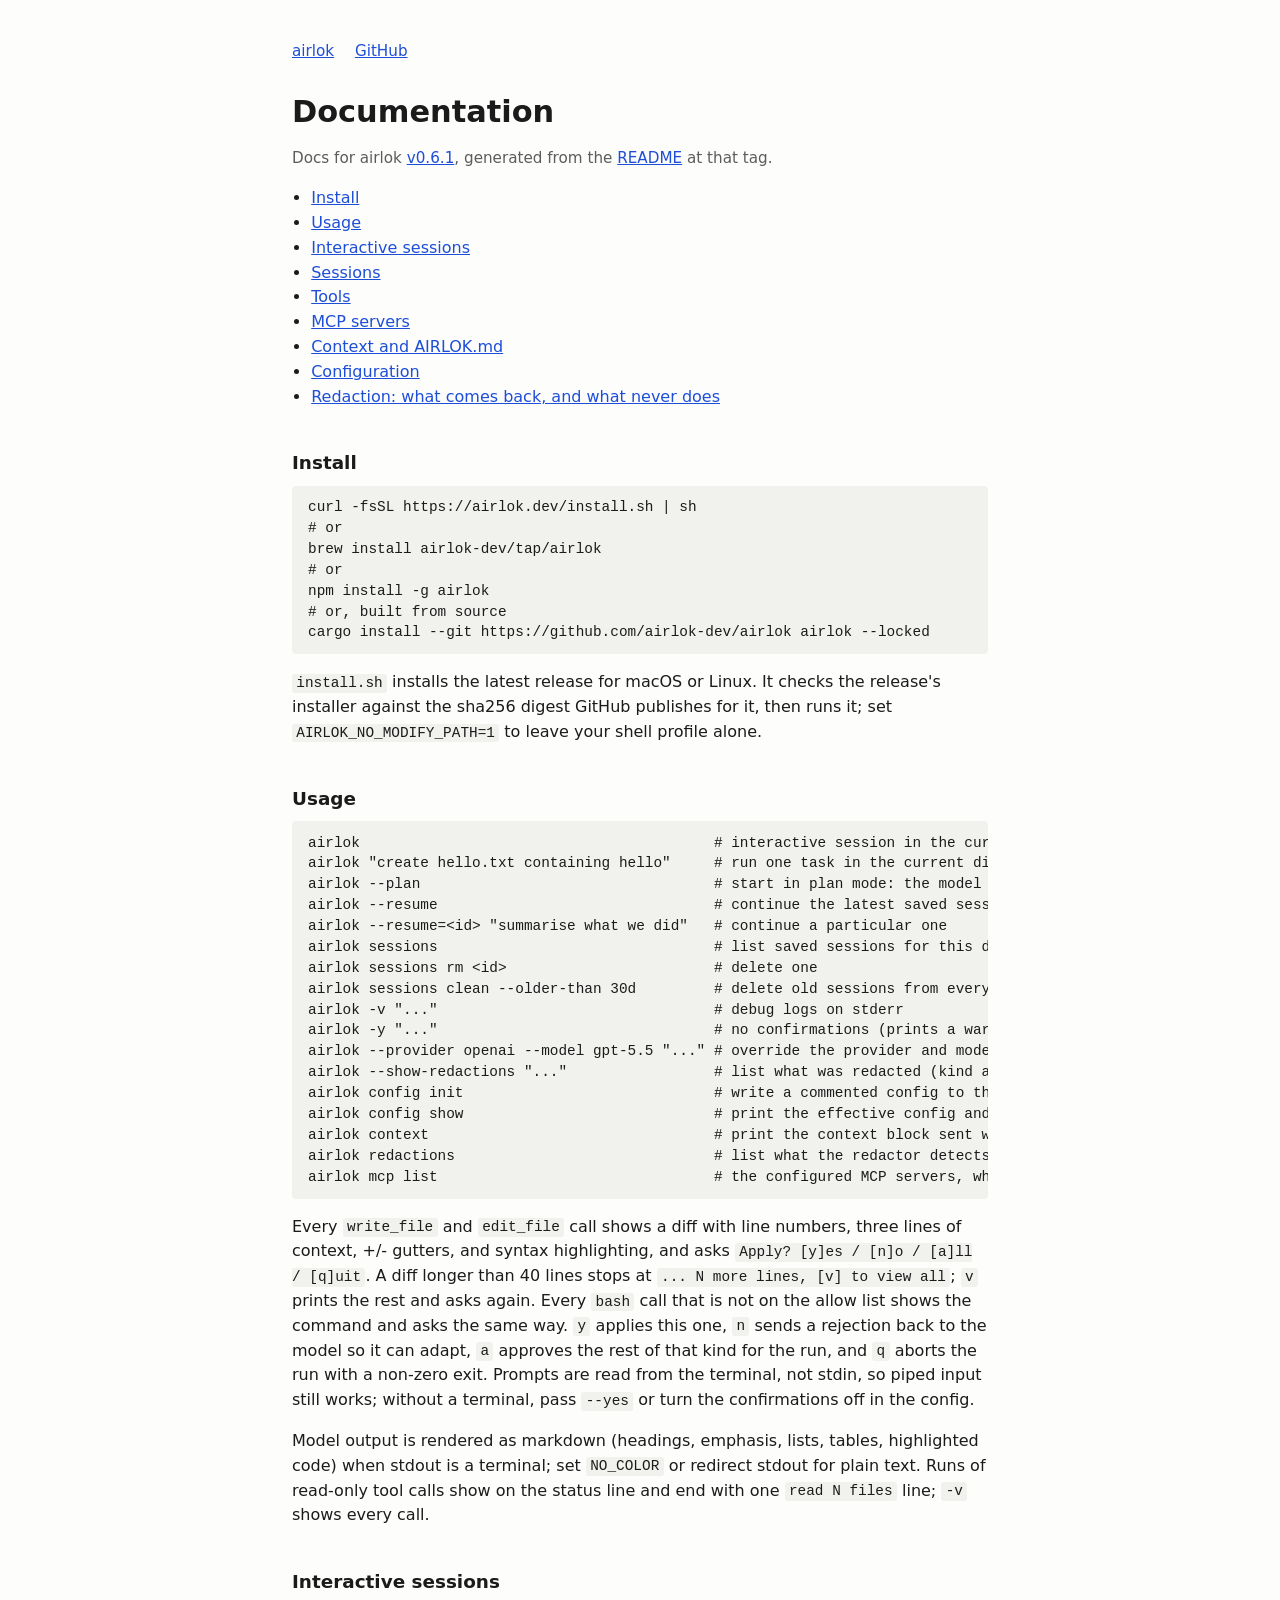
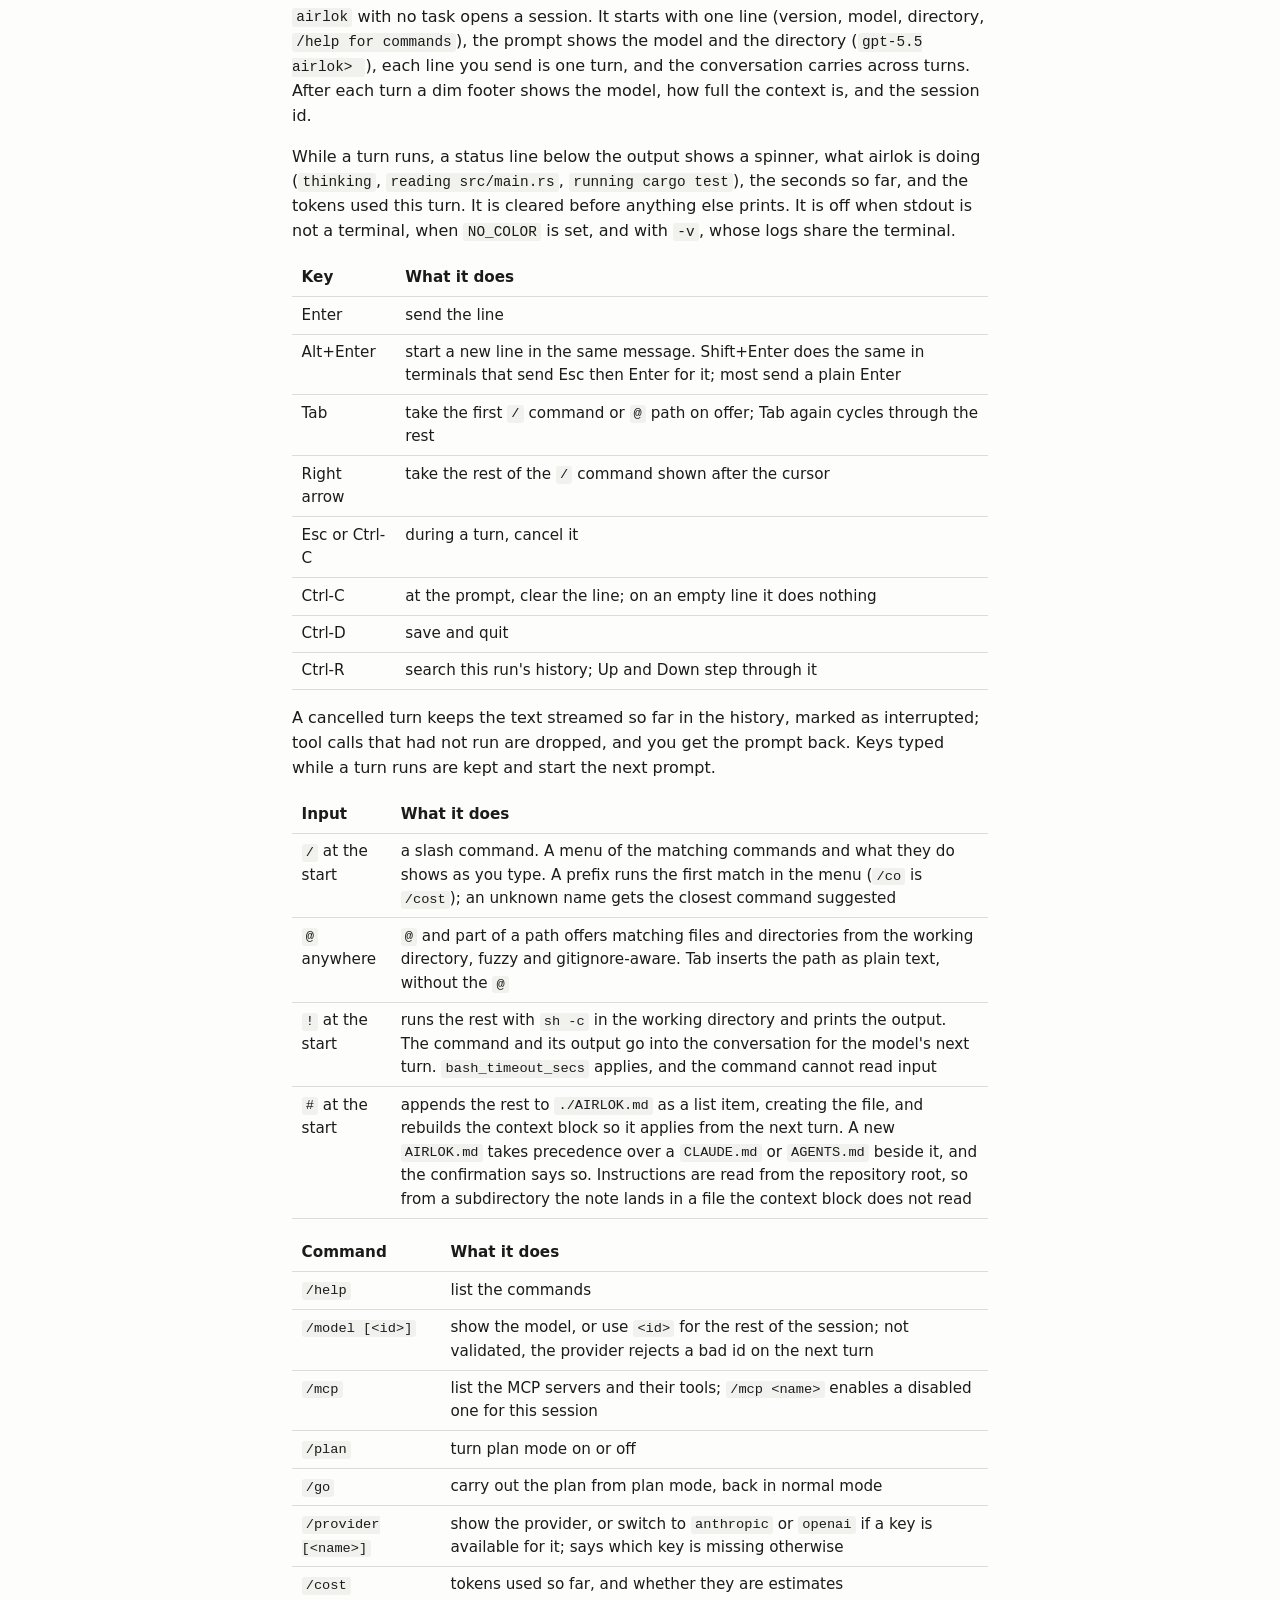
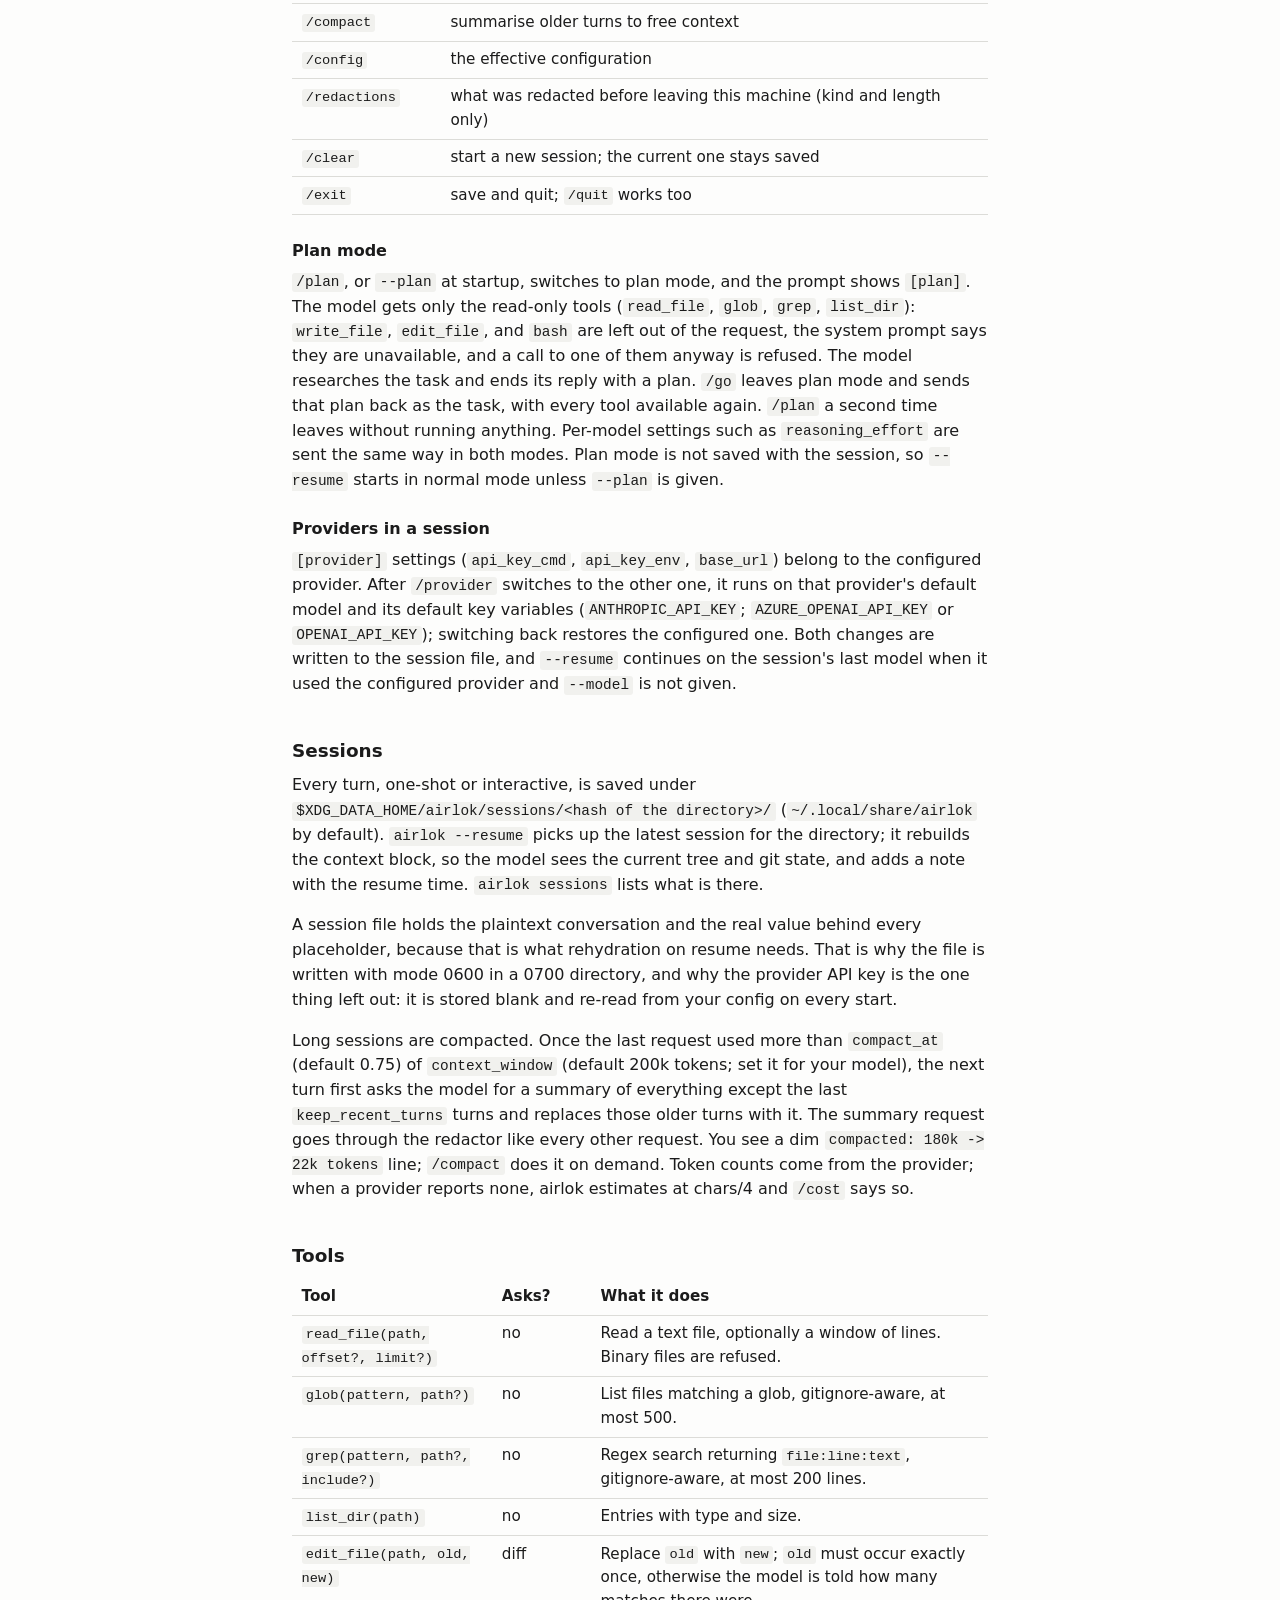
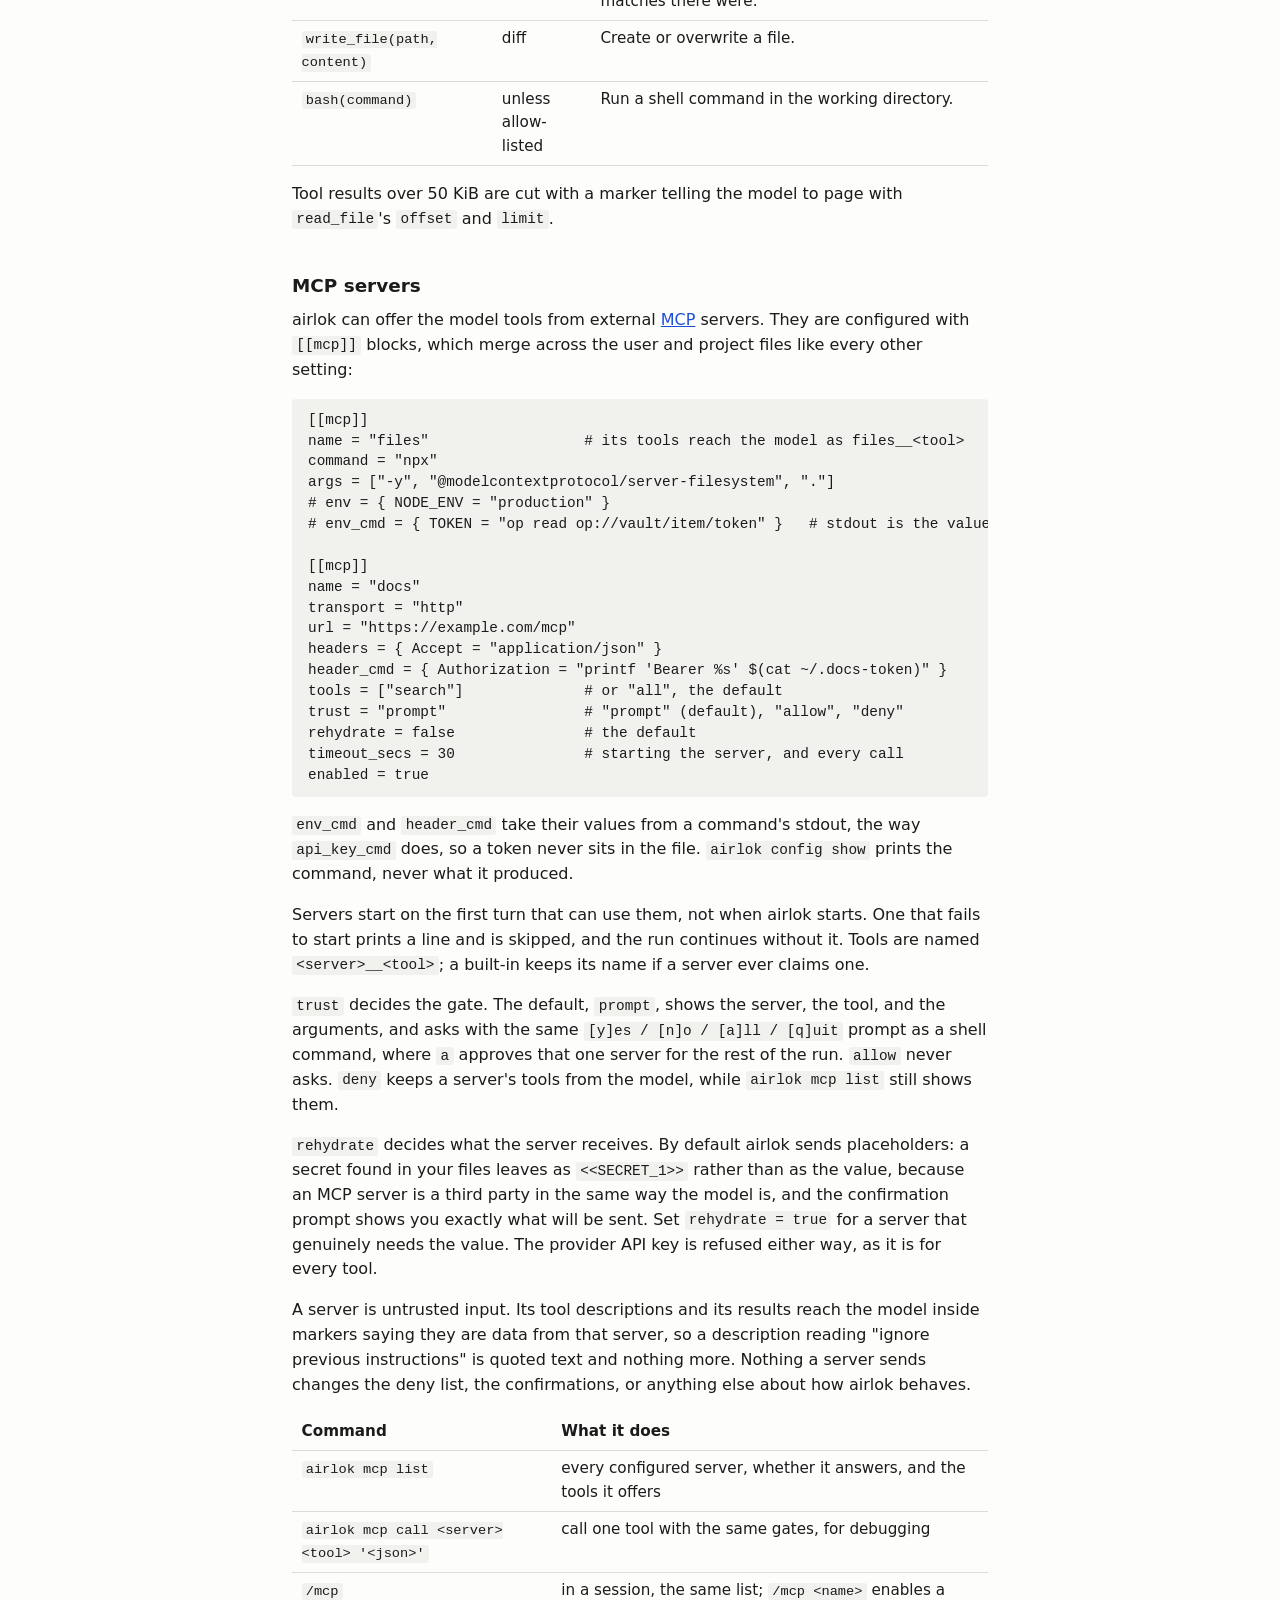
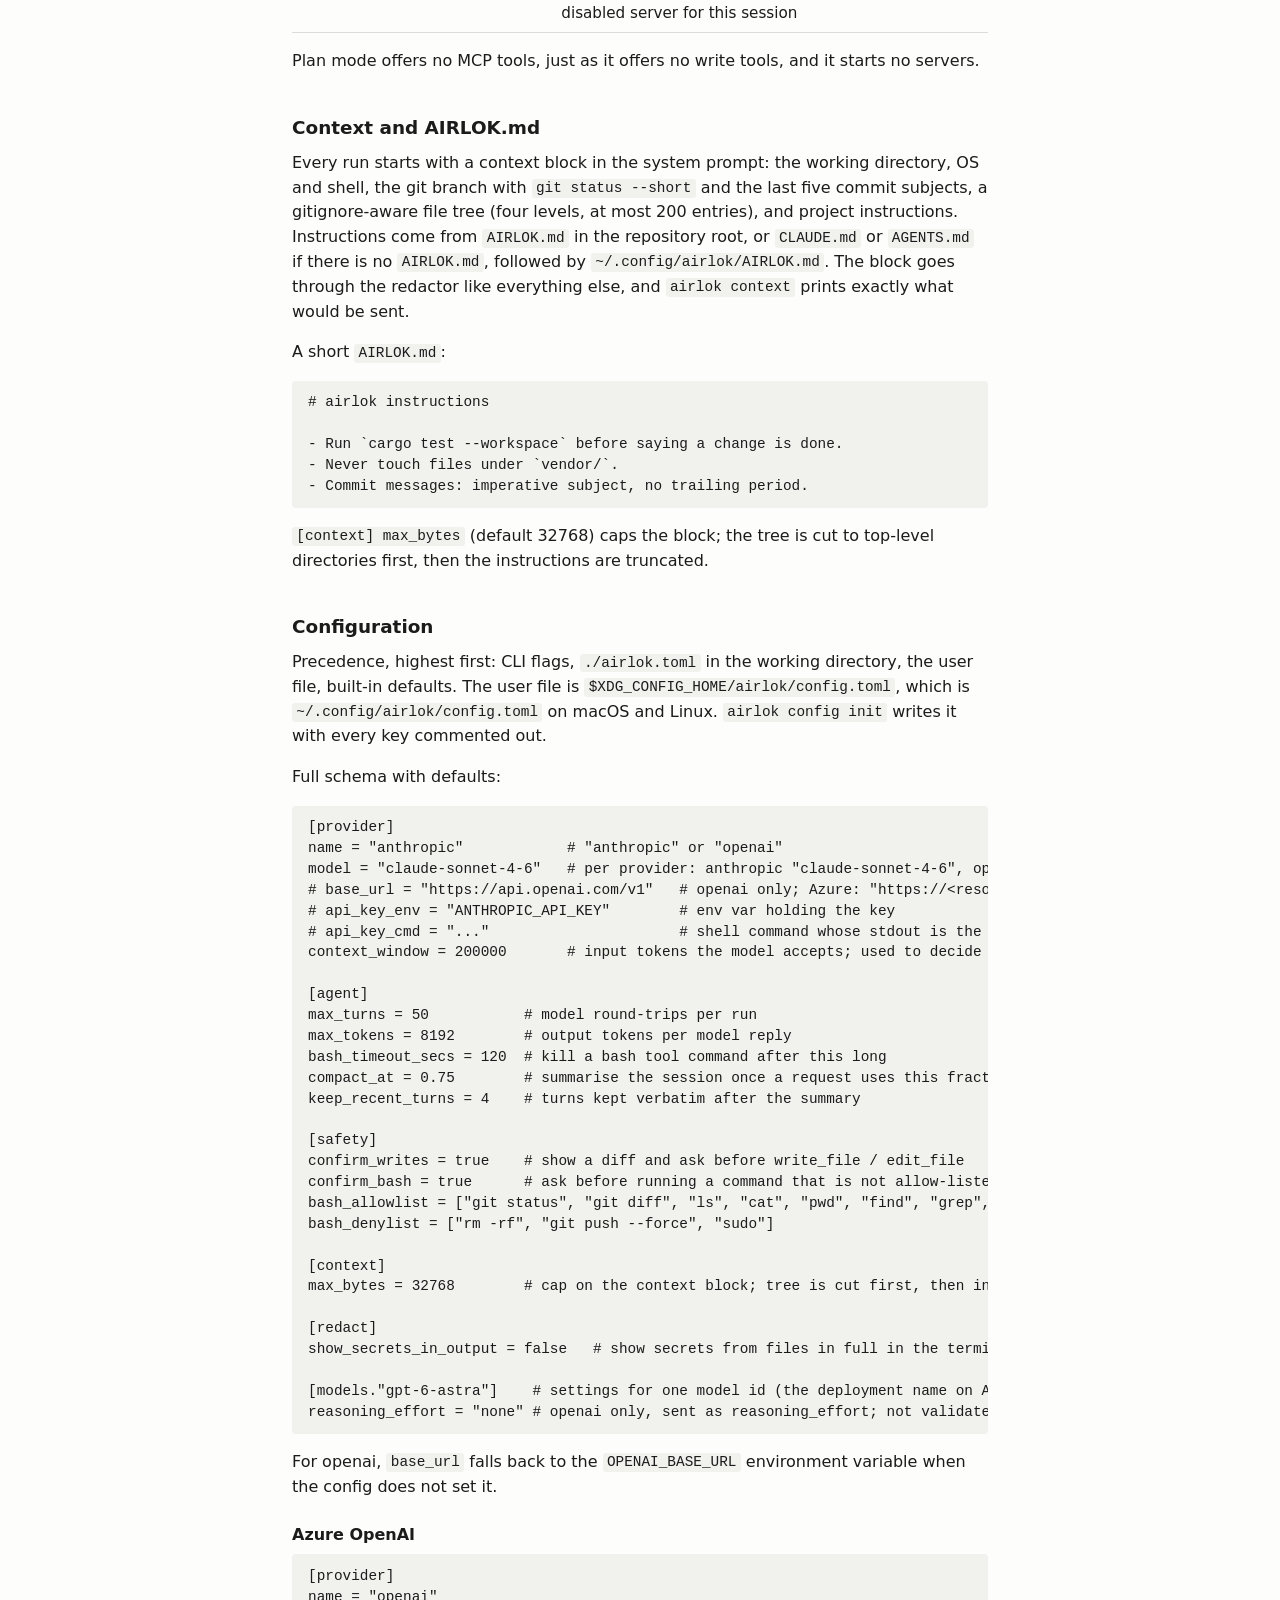
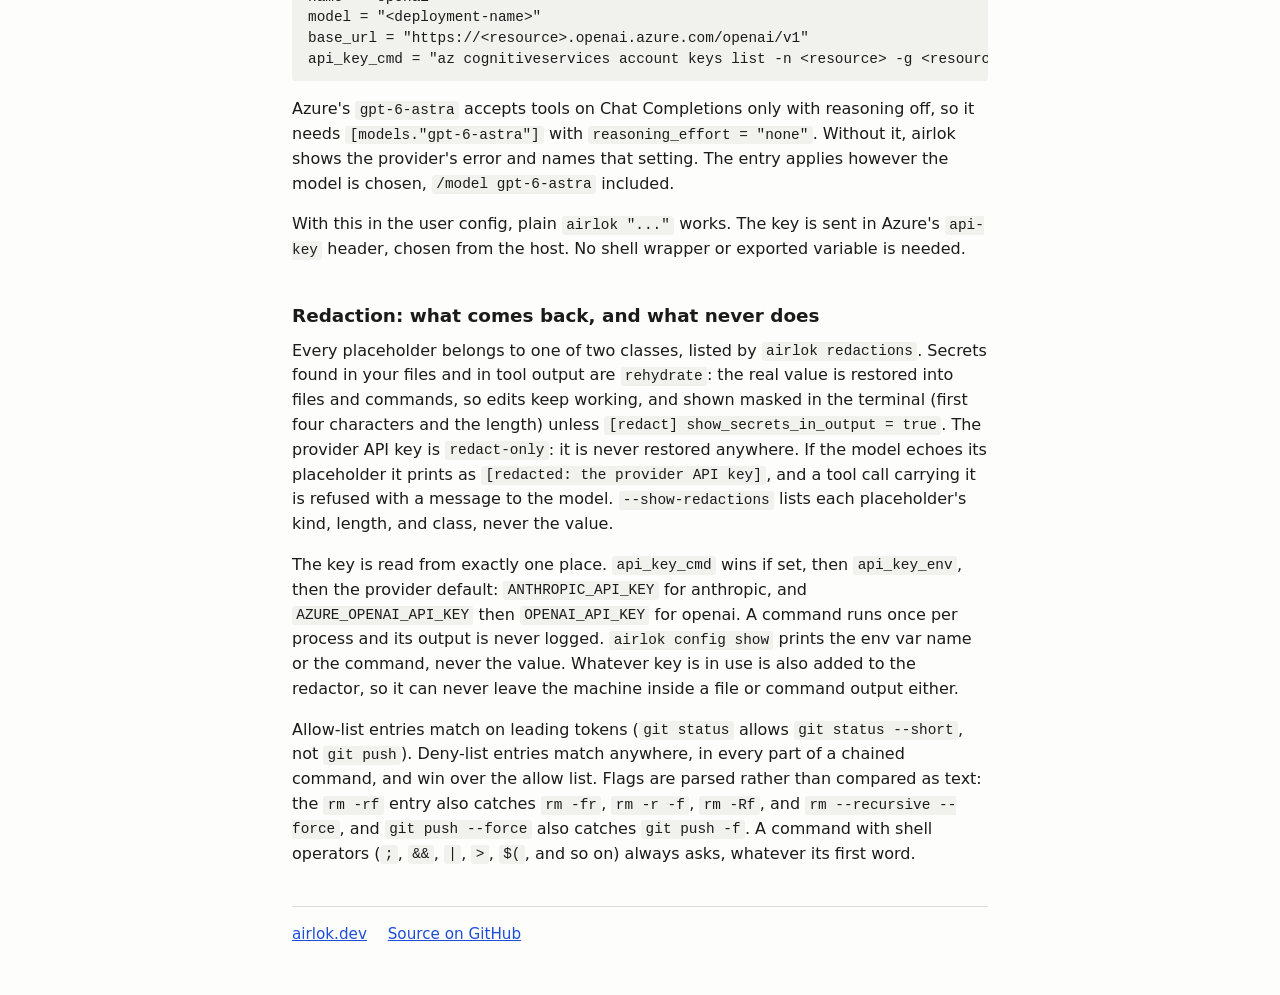
==== docs/index.html @ 60de1aa3 "docs: regenerate for v0.6.1" ====
<!DOCTYPE html>
<html lang="en">
<head>
<meta charset="utf-8">
<meta name="viewport" content="width=device-width, initial-scale=1">
<meta name="color-scheme" content="light dark">
<title>airlok documentation</title>
<meta name="description" content="Install, sessions, plan mode, tools, configuration, and redaction in airlok, generated from the README.">
<link rel="stylesheet" href="/style.css">
</head>
<body>
<main>
<nav><a href="/">airlok</a> <a href="https://github.com/airlok-dev/airlok">GitHub</a></nav>
<h1>Documentation</h1>
<p class="note">Docs for airlok <a href="https://github.com/airlok-dev/airlok/releases/tag/v0.6.1">v0.6.1</a>, generated from the <a href="https://github.com/airlok-dev/airlok/blob/v0.6.1/README.md">README</a> at that tag.</p>
<ul class="toc">
<li><a href="#install">Install</a></li>
<li><a href="#usage">Usage</a></li>
<li><a href="#repl">Interactive sessions</a></li>
<li><a href="#sessions">Sessions</a></li>
<li><a href="#tools">Tools</a></li>
<li><a href="#mcp">MCP servers</a></li>
<li><a href="#airlok-md">Context and AIRLOK.md</a></li>
<li><a href="#configuration">Configuration</a></li>
<li><a href="#redaction">Redaction: what comes back, and what never does</a></li>
</ul>

<section id="install">
<h2>Install</h2>
<pre><code class="language-sh">curl -fsSL https://airlok.dev/install.sh | sh
# or
brew install airlok-dev/tap/airlok
# or
npm install -g airlok
# or, built from source
cargo install --git https://github.com/airlok-dev/airlok airlok --locked</code></pre>
<p><code>install.sh</code> installs the latest release for macOS or Linux. It checks the release's installer against the sha256 digest GitHub publishes for it, then runs it; set <code>AIRLOK_NO_MODIFY_PATH=1</code> to leave your shell profile alone.</p>
</section>
<section id="usage">
<h2>Usage</h2>
<pre><code class="language-sh">airlok                                         # interactive session in the current directory
airlok "create hello.txt containing hello"     # run one task in the current directory
airlok --plan                                  # start in plan mode: the model researches, then proposes a plan
airlok --resume                                # continue the latest saved session here (REPL, or with a task)
airlok --resume=&lt;id&gt; "summarise what we did"   # continue a particular one
airlok sessions                                # list saved sessions for this directory
airlok sessions rm &lt;id&gt;                        # delete one
airlok sessions clean --older-than 30d         # delete old sessions from every directory
airlok -v "..."                                # debug logs on stderr
airlok -y "..."                                # no confirmations (prints a warning)
airlok --provider openai --model gpt-5.5 "..." # override the provider and model for one run
airlok --show-redactions "..."                 # list what was redacted (kind and length only)
airlok config init                             # write a commented config to the user path
airlok config show                             # print the effective config and the key source
airlok context                                 # print the context block sent with the system prompt, after redaction
airlok redactions                              # list what the redactor detects and how each kind is treated
airlok mcp list                                # the configured MCP servers, whether they answer, and their tools</code></pre>
<p>Every <code>write_file</code> and <code>edit_file</code> call shows a diff with line numbers, three lines of context, +/- gutters, and syntax highlighting, and asks <code>Apply? [y]es / [n]o / [a]ll / [q]uit</code>. A diff longer than 40 lines stops at <code>... N more lines, [v] to view all</code>; <code>v</code> prints the rest and asks again. Every <code>bash</code> call that is not on the allow list shows the command and asks the same way. <code>y</code> applies this one, <code>n</code> sends a rejection back to the model so it can adapt, <code>a</code> approves the rest of that kind for the run, and <code>q</code> aborts the run with a non-zero exit. Prompts are read from the terminal, not stdin, so piped input still works; without a terminal, pass <code>--yes</code> or turn the confirmations off in the config.</p>
<p>Model output is rendered as markdown (headings, emphasis, lists, tables, highlighted code) when stdout is a terminal; set <code>NO_COLOR</code> or redirect stdout for plain text. Runs of read-only tool calls show on the status line and end with one <code>read N files</code> line; <code>-v</code> shows every call.</p>
</section>
<section id="repl">
<h2>Interactive sessions</h2>
<p><code>airlok</code> with no task opens a session. It starts with one line (version, model, directory, <code>/help for commands</code>), the prompt shows the model and the directory (<code>gpt-5.5 airlok&gt; </code>), each line you send is one turn, and the conversation carries across turns. After each turn a dim footer shows the model, how full the context is, and the session id.</p>
<p>While a turn runs, a status line below the output shows a spinner, what airlok is doing (<code>thinking</code>, <code>reading src/main.rs</code>, <code>running cargo test</code>), the seconds so far, and the tokens used this turn. It is cleared before anything else prints. It is off when stdout is not a terminal, when <code>NO_COLOR</code> is set, and with <code>-v</code>, whose logs share the terminal.</p>
<div class="table">
<table>
<thead><tr><th>Key</th><th>What it does</th></tr></thead>
<tbody>
<tr><td>Enter</td><td>send the line</td></tr>
<tr><td>Alt+Enter</td><td>start a new line in the same message. Shift+Enter does the same in terminals that send Esc then Enter for it; most send a plain Enter</td></tr>
<tr><td>Tab</td><td>take the first <code>/</code> command or <code>@</code> path on offer; Tab again cycles through the rest</td></tr>
<tr><td>Right arrow</td><td>take the rest of the <code>/</code> command shown after the cursor</td></tr>
<tr><td>Esc or Ctrl-C</td><td>during a turn, cancel it</td></tr>
<tr><td>Ctrl-C</td><td>at the prompt, clear the line; on an empty line it does nothing</td></tr>
<tr><td>Ctrl-D</td><td>save and quit</td></tr>
<tr><td>Ctrl-R</td><td>search this run's history; Up and Down step through it</td></tr>
</tbody>
</table>
</div>
<p>A cancelled turn keeps the text streamed so far in the history, marked as interrupted; tool calls that had not run are dropped, and you get the prompt back. Keys typed while a turn runs are kept and start the next prompt.</p>
<div class="table">
<table>
<thead><tr><th>Input</th><th>What it does</th></tr></thead>
<tbody>
<tr><td><code>/</code> at the start</td><td>a slash command. A menu of the matching commands and what they do shows as you type. A prefix runs the first match in the menu (<code>/co</code> is <code>/cost</code>); an unknown name gets the closest command suggested</td></tr>
<tr><td><code>@</code> anywhere</td><td><code>@</code> and part of a path offers matching files and directories from the working directory, fuzzy and gitignore-aware. Tab inserts the path as plain text, without the <code>@</code></td></tr>
<tr><td><code>!</code> at the start</td><td>runs the rest with <code>sh -c</code> in the working directory and prints the output. The command and its output go into the conversation for the model's next turn. <code>bash_timeout_secs</code> applies, and the command cannot read input</td></tr>
<tr><td><code>#</code> at the start</td><td>appends the rest to <code>./AIRLOK.md</code> as a list item, creating the file, and rebuilds the context block so it applies from the next turn. A new <code>AIRLOK.md</code> takes precedence over a <code>CLAUDE.md</code> or <code>AGENTS.md</code> beside it, and the confirmation says so. Instructions are read from the repository root, so from a subdirectory the note lands in a file the context block does not read</td></tr>
</tbody>
</table>
</div>
<div class="table">
<table>
<thead><tr><th>Command</th><th>What it does</th></tr></thead>
<tbody>
<tr><td><code>/help</code></td><td>list the commands</td></tr>
<tr><td><code>/model [&lt;id&gt;]</code></td><td>show the model, or use <code>&lt;id&gt;</code> for the rest of the session; not validated, the provider rejects a bad id on the next turn</td></tr>
<tr><td><code>/mcp</code></td><td>list the MCP servers and their tools; <code>/mcp &lt;name&gt;</code> enables a disabled one for this session</td></tr>
<tr><td><code>/plan</code></td><td>turn plan mode on or off</td></tr>
<tr><td><code>/go</code></td><td>carry out the plan from plan mode, back in normal mode</td></tr>
<tr><td><code>/provider [&lt;name&gt;]</code></td><td>show the provider, or switch to <code>anthropic</code> or <code>openai</code> if a key is available for it; says which key is missing otherwise</td></tr>
<tr><td><code>/cost</code></td><td>tokens used so far, and whether they are estimates</td></tr>
<tr><td><code>/compact</code></td><td>summarise older turns to free context</td></tr>
<tr><td><code>/config</code></td><td>the effective configuration</td></tr>
<tr><td><code>/redactions</code></td><td>what was redacted before leaving this machine (kind and length only)</td></tr>
<tr><td><code>/clear</code></td><td>start a new session; the current one stays saved</td></tr>
<tr><td><code>/exit</code></td><td>save and quit; <code>/quit</code> works too</td></tr>
</tbody>
</table>
</div>
<h3 id="plan-mode">Plan mode</h3>
<p><code>/plan</code>, or <code>--plan</code> at startup, switches to plan mode, and the prompt shows <code>[plan]</code>. The model gets only the read-only tools (<code>read_file</code>, <code>glob</code>, <code>grep</code>, <code>list_dir</code>): <code>write_file</code>, <code>edit_file</code>, and <code>bash</code> are left out of the request, the system prompt says they are unavailable, and a call to one of them anyway is refused. The model researches the task and ends its reply with a plan. <code>/go</code> leaves plan mode and sends that plan back as the task, with every tool available again. <code>/plan</code> a second time leaves without running anything. Per-model settings such as <code>reasoning_effort</code> are sent the same way in both modes. Plan mode is not saved with the session, so <code>--resume</code> starts in normal mode unless <code>--plan</code> is given.</p>
<h3 id="providers-in-a-session">Providers in a session</h3>
<p><code>[provider]</code> settings (<code>api_key_cmd</code>, <code>api_key_env</code>, <code>base_url</code>) belong to the configured provider. After <code>/provider</code> switches to the other one, it runs on that provider's default model and its default key variables (<code>ANTHROPIC_API_KEY</code>; <code>AZURE_OPENAI_API_KEY</code> or <code>OPENAI_API_KEY</code>); switching back restores the configured one. Both changes are written to the session file, and <code>--resume</code> continues on the session's last model when it used the configured provider and <code>--model</code> is not given.</p>
</section>
<section id="sessions">
<h2>Sessions</h2>
<p>Every turn, one-shot or interactive, is saved under <code>$XDG_DATA_HOME/airlok/sessions/&lt;hash of the directory&gt;/</code> (<code>~/.local/share/airlok</code> by default). <code>airlok --resume</code> picks up the latest session for the directory; it rebuilds the context block, so the model sees the current tree and git state, and adds a note with the resume time. <code>airlok sessions</code> lists what is there.</p>
<p>A session file holds the plaintext conversation and the real value behind every placeholder, because that is what rehydration on resume needs. That is why the file is written with mode 0600 in a 0700 directory, and why the provider API key is the one thing left out: it is stored blank and re-read from your config on every start.</p>
<p>Long sessions are compacted. Once the last request used more than <code>compact_at</code> (default 0.75) of <code>context_window</code> (default 200k tokens; set it for your model), the next turn first asks the model for a summary of everything except the last <code>keep_recent_turns</code> turns and replaces those older turns with it. The summary request goes through the redactor like every other request. You see a dim <code>compacted: 180k -&gt; 22k tokens</code> line; <code>/compact</code> does it on demand. Token counts come from the provider; when a provider reports none, airlok estimates at chars/4 and <code>/cost</code> says so.</p>
</section>
<section id="tools">
<h2>Tools</h2>
<div class="table">
<table>
<thead><tr><th>Tool</th><th>Asks?</th><th>What it does</th></tr></thead>
<tbody>
<tr><td><code>read_file(path, offset?, limit?)</code></td><td>no</td><td>Read a text file, optionally a window of lines. Binary files are refused.</td></tr>
<tr><td><code>glob(pattern, path?)</code></td><td>no</td><td>List files matching a glob, gitignore-aware, at most 500.</td></tr>
<tr><td><code>grep(pattern, path?, include?)</code></td><td>no</td><td>Regex search returning <code>file:line:text</code>, gitignore-aware, at most 200 lines.</td></tr>
<tr><td><code>list_dir(path)</code></td><td>no</td><td>Entries with type and size.</td></tr>
<tr><td><code>edit_file(path, old, new)</code></td><td>diff</td><td>Replace <code>old</code> with <code>new</code>; <code>old</code> must occur exactly once, otherwise the model is told how many matches there were.</td></tr>
<tr><td><code>write_file(path, content)</code></td><td>diff</td><td>Create or overwrite a file.</td></tr>
<tr><td><code>bash(command)</code></td><td>unless allow-listed</td><td>Run a shell command in the working directory.</td></tr>
</tbody>
</table>
</div>
<p>Tool results over 50 KiB are cut with a marker telling the model to page with <code>read_file</code>'s <code>offset</code> and <code>limit</code>.</p>
</section>
<section id="mcp">
<h2>MCP servers</h2>
<p>airlok can offer the model tools from external <a href="https://modelcontextprotocol.io">MCP</a> servers. They are configured with <code>[[mcp]]</code> blocks, which merge across the user and project files like every other setting:</p>
<pre><code class="language-toml">[[mcp]]
name = "files"                  # its tools reach the model as files__&lt;tool&gt;
command = "npx"
args = ["-y", "@modelcontextprotocol/server-filesystem", "."]
# env = { NODE_ENV = "production" }
# env_cmd = { TOKEN = "op read op://vault/item/token" }   # stdout is the value

[[mcp]]
name = "docs"
transport = "http"
url = "https://example.com/mcp"
headers = { Accept = "application/json" }
header_cmd = { Authorization = "printf 'Bearer %s' $(cat ~/.docs-token)" }
tools = ["search"]              # or "all", the default
trust = "prompt"                # "prompt" (default), "allow", "deny"
rehydrate = false               # the default
timeout_secs = 30               # starting the server, and every call
enabled = true</code></pre>
<p><code>env_cmd</code> and <code>header_cmd</code> take their values from a command's stdout, the way <code>api_key_cmd</code> does, so a token never sits in the file. <code>airlok config show</code> prints the command, never what it produced.</p>
<p>Servers start on the first turn that can use them, not when airlok starts. One that fails to start prints a line and is skipped, and the run continues without it. Tools are named <code>&lt;server&gt;__&lt;tool&gt;</code>; a built-in keeps its name if a server ever claims one.</p>
<p><code>trust</code> decides the gate. The default, <code>prompt</code>, shows the server, the tool, and the arguments, and asks with the same <code>[y]es / [n]o / [a]ll / [q]uit</code> prompt as a shell command, where <code>a</code> approves that one server for the rest of the run. <code>allow</code> never asks. <code>deny</code> keeps a server's tools from the model, while <code>airlok mcp list</code> still shows them.</p>
<p><code>rehydrate</code> decides what the server receives. By default airlok sends placeholders: a secret found in your files leaves as <code>&lt;&lt;SECRET_1&gt;&gt;</code> rather than as the value, because an MCP server is a third party in the same way the model is, and the confirmation prompt shows you exactly what will be sent. Set <code>rehydrate = true</code> for a server that genuinely needs the value. The provider API key is refused either way, as it is for every tool.</p>
<p>A server is untrusted input. Its tool descriptions and its results reach the model inside markers saying they are data from that server, so a description reading "ignore previous instructions" is quoted text and nothing more. Nothing a server sends changes the deny list, the confirmations, or anything else about how airlok behaves.</p>
<div class="table">
<table>
<thead><tr><th>Command</th><th>What it does</th></tr></thead>
<tbody>
<tr><td><code>airlok mcp list</code></td><td>every configured server, whether it answers, and the tools it offers</td></tr>
<tr><td><code>airlok mcp call &lt;server&gt; &lt;tool&gt; '&lt;json&gt;'</code></td><td>call one tool with the same gates, for debugging</td></tr>
<tr><td><code>/mcp</code></td><td>in a session, the same list; <code>/mcp &lt;name&gt;</code> enables a disabled server for this session</td></tr>
</tbody>
</table>
</div>
<p>Plan mode offers no MCP tools, just as it offers no write tools, and it starts no servers.</p>
</section>
<section id="airlok-md">
<h2>Context and AIRLOK.md</h2>
<p>Every run starts with a context block in the system prompt: the working directory, OS and shell, the git branch with <code>git status --short</code> and the last five commit subjects, a gitignore-aware file tree (four levels, at most 200 entries), and project instructions. Instructions come from <code>AIRLOK.md</code> in the repository root, or <code>CLAUDE.md</code> or <code>AGENTS.md</code> if there is no <code>AIRLOK.md</code>, followed by <code>~/.config/airlok/AIRLOK.md</code>. The block goes through the redactor like everything else, and <code>airlok context</code> prints exactly what would be sent.</p>
<p>A short <code>AIRLOK.md</code>:</p>
<pre><code class="language-markdown"># airlok instructions

- Run `cargo test --workspace` before saying a change is done.
- Never touch files under `vendor/`.
- Commit messages: imperative subject, no trailing period.</code></pre>
<p><code>[context] max_bytes</code> (default 32768) caps the block; the tree is cut to top-level directories first, then the instructions are truncated.</p>
</section>
<section id="configuration">
<h2>Configuration</h2>
<p>Precedence, highest first: CLI flags, <code>./airlok.toml</code> in the working directory, the user file, built-in defaults. The user file is <code>$XDG_CONFIG_HOME/airlok/config.toml</code>, which is <code>~/.config/airlok/config.toml</code> on macOS and Linux. <code>airlok config init</code> writes it with every key commented out.</p>
<p>Full schema with defaults:</p>
<pre><code class="language-toml">[provider]
name = "anthropic"            # "anthropic" or "openai"
model = "claude-sonnet-4-6"   # per provider: anthropic "claude-sonnet-4-6", openai "gpt-5.5"
# base_url = "https://api.openai.com/v1"   # openai only; Azure: "https://&lt;resource&gt;.openai.azure.com/openai/v1"
# api_key_env = "ANTHROPIC_API_KEY"        # env var holding the key
# api_key_cmd = "..."                      # shell command whose stdout is the key
context_window = 200000       # input tokens the model accepts; used to decide when to compact

[agent]
max_turns = 50           # model round-trips per run
max_tokens = 8192        # output tokens per model reply
bash_timeout_secs = 120  # kill a bash tool command after this long
compact_at = 0.75        # summarise the session once a request uses this fraction of context_window
keep_recent_turns = 4    # turns kept verbatim after the summary

[safety]
confirm_writes = true    # show a diff and ask before write_file / edit_file
confirm_bash = true      # ask before running a command that is not allow-listed
bash_allowlist = ["git status", "git diff", "ls", "cat", "pwd", "find", "grep", "rg", "cargo check", "cargo test", "cargo build"]
bash_denylist = ["rm -rf", "git push --force", "sudo"]

[context]
max_bytes = 32768        # cap on the context block; tree is cut first, then instructions

[redact]
show_secrets_in_output = false   # show secrets from files in full in the terminal instead of masked

[models."gpt-6-astra"]    # settings for one model id (the deployment name on Azure); none by default
reasoning_effort = "none" # openai only, sent as reasoning_effort; not validated</code></pre>
<p>For openai, <code>base_url</code> falls back to the <code>OPENAI_BASE_URL</code> environment variable when the config does not set it.</p>
<h3 id="azure-openai">Azure OpenAI</h3>
<pre><code class="language-toml">[provider]
name = "openai"
model = "&lt;deployment-name&gt;"
base_url = "https://&lt;resource&gt;.openai.azure.com/openai/v1"
api_key_cmd = "az cognitiveservices account keys list -n &lt;resource&gt; -g &lt;resource-group&gt; --query key1 -o tsv"</code></pre>
<p>Azure's <code>gpt-6-astra</code> accepts tools on Chat Completions only with reasoning off, so it needs <code>[models."gpt-6-astra"]</code> with <code>reasoning_effort = "none"</code>. Without it, airlok shows the provider's error and names that setting. The entry applies however the model is chosen, <code>/model gpt-6-astra</code> included.</p>
<p>With this in the user config, plain <code>airlok "..."</code> works. The key is sent in Azure's <code>api-key</code> header, chosen from the host. No shell wrapper or exported variable is needed.</p>
</section>
<section id="redaction">
<h2>Redaction: what comes back, and what never does</h2>
<p>Every placeholder belongs to one of two classes, listed by <code>airlok redactions</code>. Secrets found in your files and in tool output are <code>rehydrate</code>: the real value is restored into files and commands, so edits keep working, and shown masked in the terminal (first four characters and the length) unless <code>[redact] show_secrets_in_output = true</code>. The provider API key is <code>redact-only</code>: it is never restored anywhere. If the model echoes its placeholder it prints as <code>[redacted: the provider API key]</code>, and a tool call carrying it is refused with a message to the model. <code>--show-redactions</code> lists each placeholder's kind, length, and class, never the value.</p>
<p>The key is read from exactly one place. <code>api_key_cmd</code> wins if set, then <code>api_key_env</code>, then the provider default: <code>ANTHROPIC_API_KEY</code> for anthropic, and <code>AZURE_OPENAI_API_KEY</code> then <code>OPENAI_API_KEY</code> for openai. A command runs once per process and its output is never logged. <code>airlok config show</code> prints the env var name or the command, never the value. Whatever key is in use is also added to the redactor, so it can never leave the machine inside a file or command output either.</p>
<p>Allow-list entries match on leading tokens (<code>git status</code> allows <code>git status --short</code>, not <code>git push</code>). Deny-list entries match anywhere, in every part of a chained command, and win over the allow list. Flags are parsed rather than compared as text: the <code>rm -rf</code> entry also catches <code>rm -fr</code>, <code>rm -r -f</code>, <code>rm -Rf</code>, and <code>rm --recursive --force</code>, and <code>git push --force</code> also catches <code>git push -f</code>. A command with shell operators (<code>;</code>, <code>&amp;&amp;</code>, <code>|</code>, <code>&gt;</code>, <code>$(</code>, and so on) always asks, whatever its first word.</p>
</section>

<footer><a href="/">airlok.dev</a> <a href="https://github.com/airlok-dev/airlok">Source on GitHub</a></footer>
</main>
</body>
</html>
---- style.css ----
:root {
  color-scheme: light dark;
  --fg: #1b1b1b;
  --bg: #fdfdfc;
  --muted: #5c5c5c;
  --rule: #dcdcd8;
  --code-bg: #f1f1ee;
  --link: #1d4ed8;
}

@media (prefers-color-scheme: dark) {
  :root {
    --fg: #e6e6e3;
    --bg: #141414;
    --muted: #a3a3a0;
    --rule: #333330;
    --code-bg: #1f1f1e;
    --link: #8ab4ff;
  }
}

* { box-sizing: border-box; }

body {
  margin: 0;
  background: var(--bg);
  color: var(--fg);
  font: 16px/1.55 system-ui, -apple-system, "Segoe UI", Roboto, "Helvetica Neue", Arial, sans-serif;
}

main { max-width: 46rem; margin: 0 auto; padding: 2.5rem 1.25rem 3rem; }

h1 { font-size: 1.9rem; margin: 0 0 0.75rem; }
h2 { font-size: 1.15rem; margin: 2rem 0 0.5rem; }
h3 { font-size: 1rem; margin: 1.5rem 0 0.4rem; }
p { margin: 0 0 1rem; }
a { color: var(--link); }

code, pre {
  font-family: ui-monospace, SFMono-Regular, Menlo, Consolas, "Liberation Mono", monospace;
  font-size: 0.9em;
}
code { background: var(--code-bg); padding: 0.1em 0.3em; border-radius: 3px; }
pre { background: var(--code-bg); padding: 0.7rem 1rem; overflow-x: auto; border-radius: 4px; line-height: 1.45; margin: 0 0 1rem; }
pre code { background: none; padding: 0; font-size: 1em; }

.install dt { color: var(--muted); font-size: 0.9rem; margin-top: 0.6rem; }
.install dd { margin: 0.2rem 0 0; }
.install pre { margin: 0; }

.table { overflow-x: auto; margin: 0 0 1rem; }
table { border-collapse: collapse; width: 100%; font-size: 0.95em; }
th, td { text-align: left; vertical-align: top; padding: 0.4rem 0.6rem; border-bottom: 1px solid var(--rule); }

nav, footer, .links, .note { color: var(--muted); font-size: 0.95rem; }
nav a, footer a, .links a { margin-right: 1rem; }
nav { margin-bottom: 1.5rem; }
.links { margin-top: 1.75rem; }
footer { margin-top: 2.5rem; padding-top: 1rem; border-top: 1px solid var(--rule); }
.toc { padding-left: 1.2rem; }
section { margin-top: 2.5rem; }
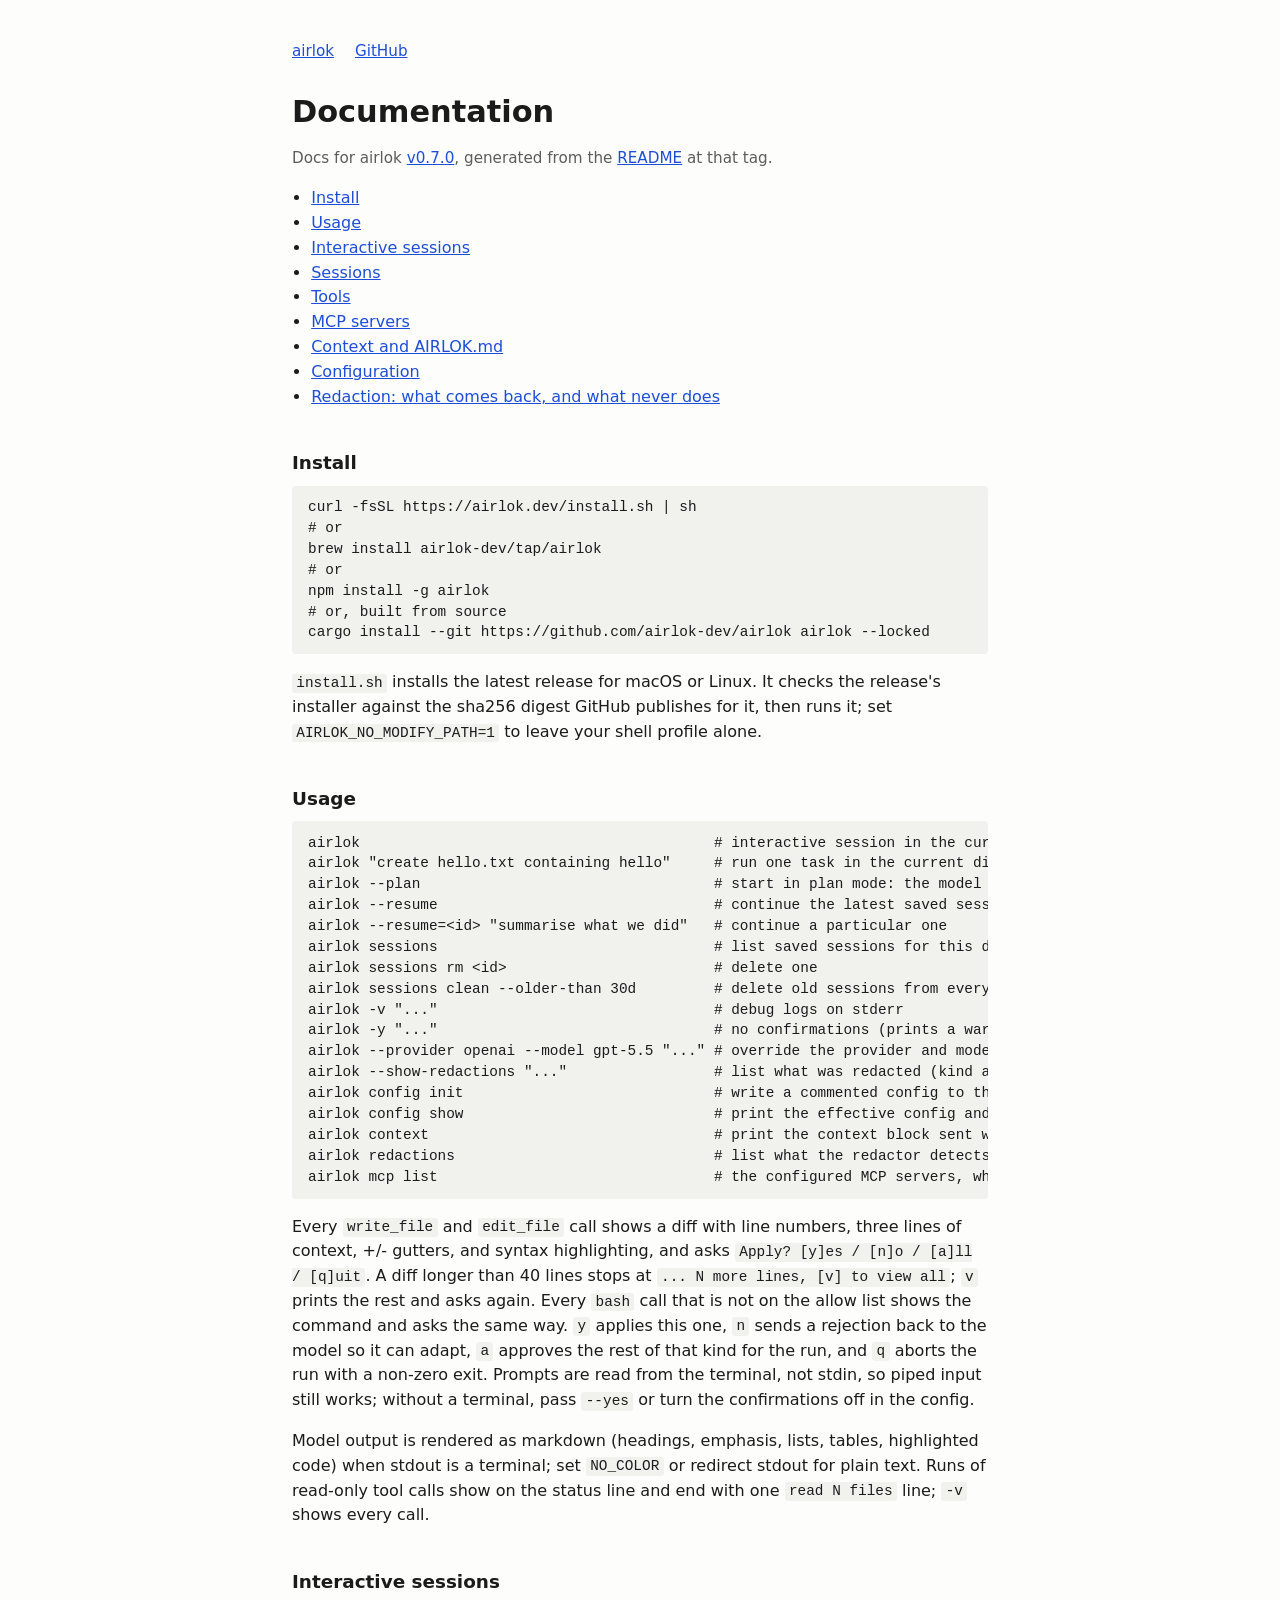
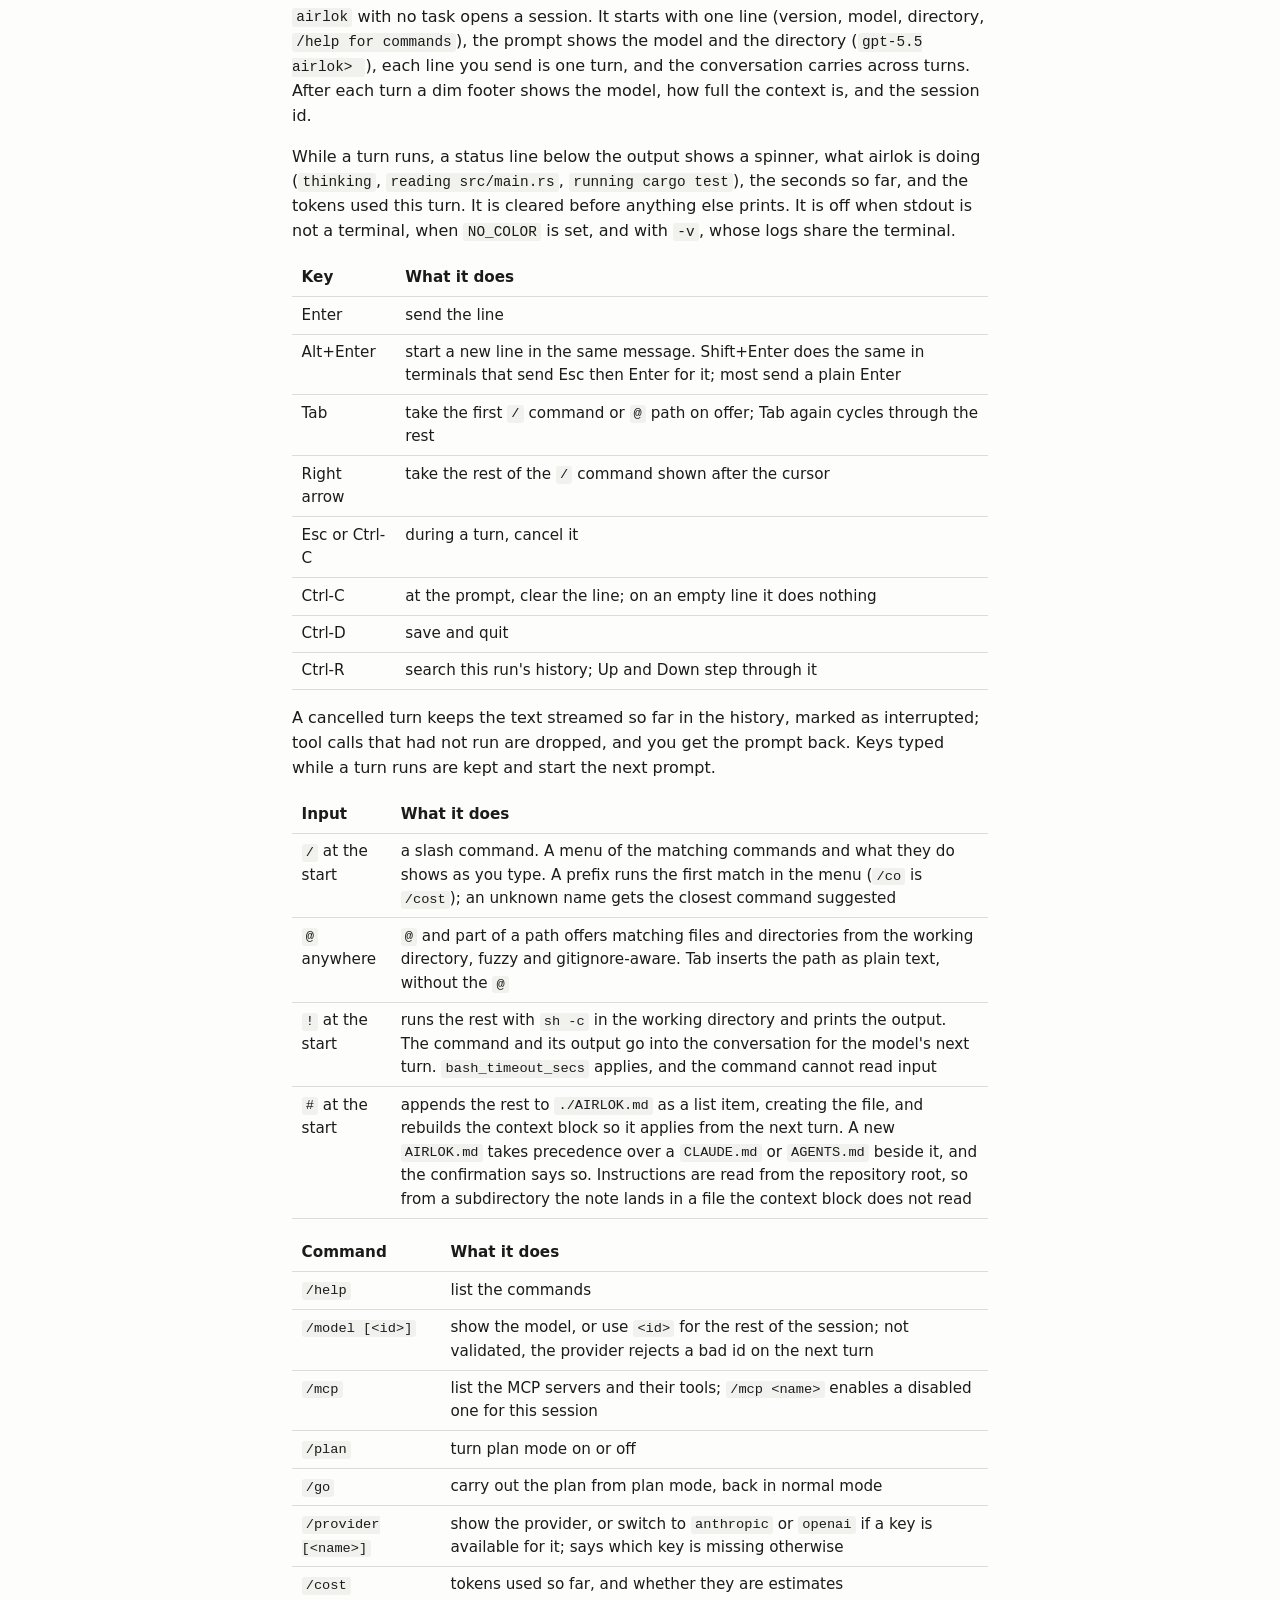
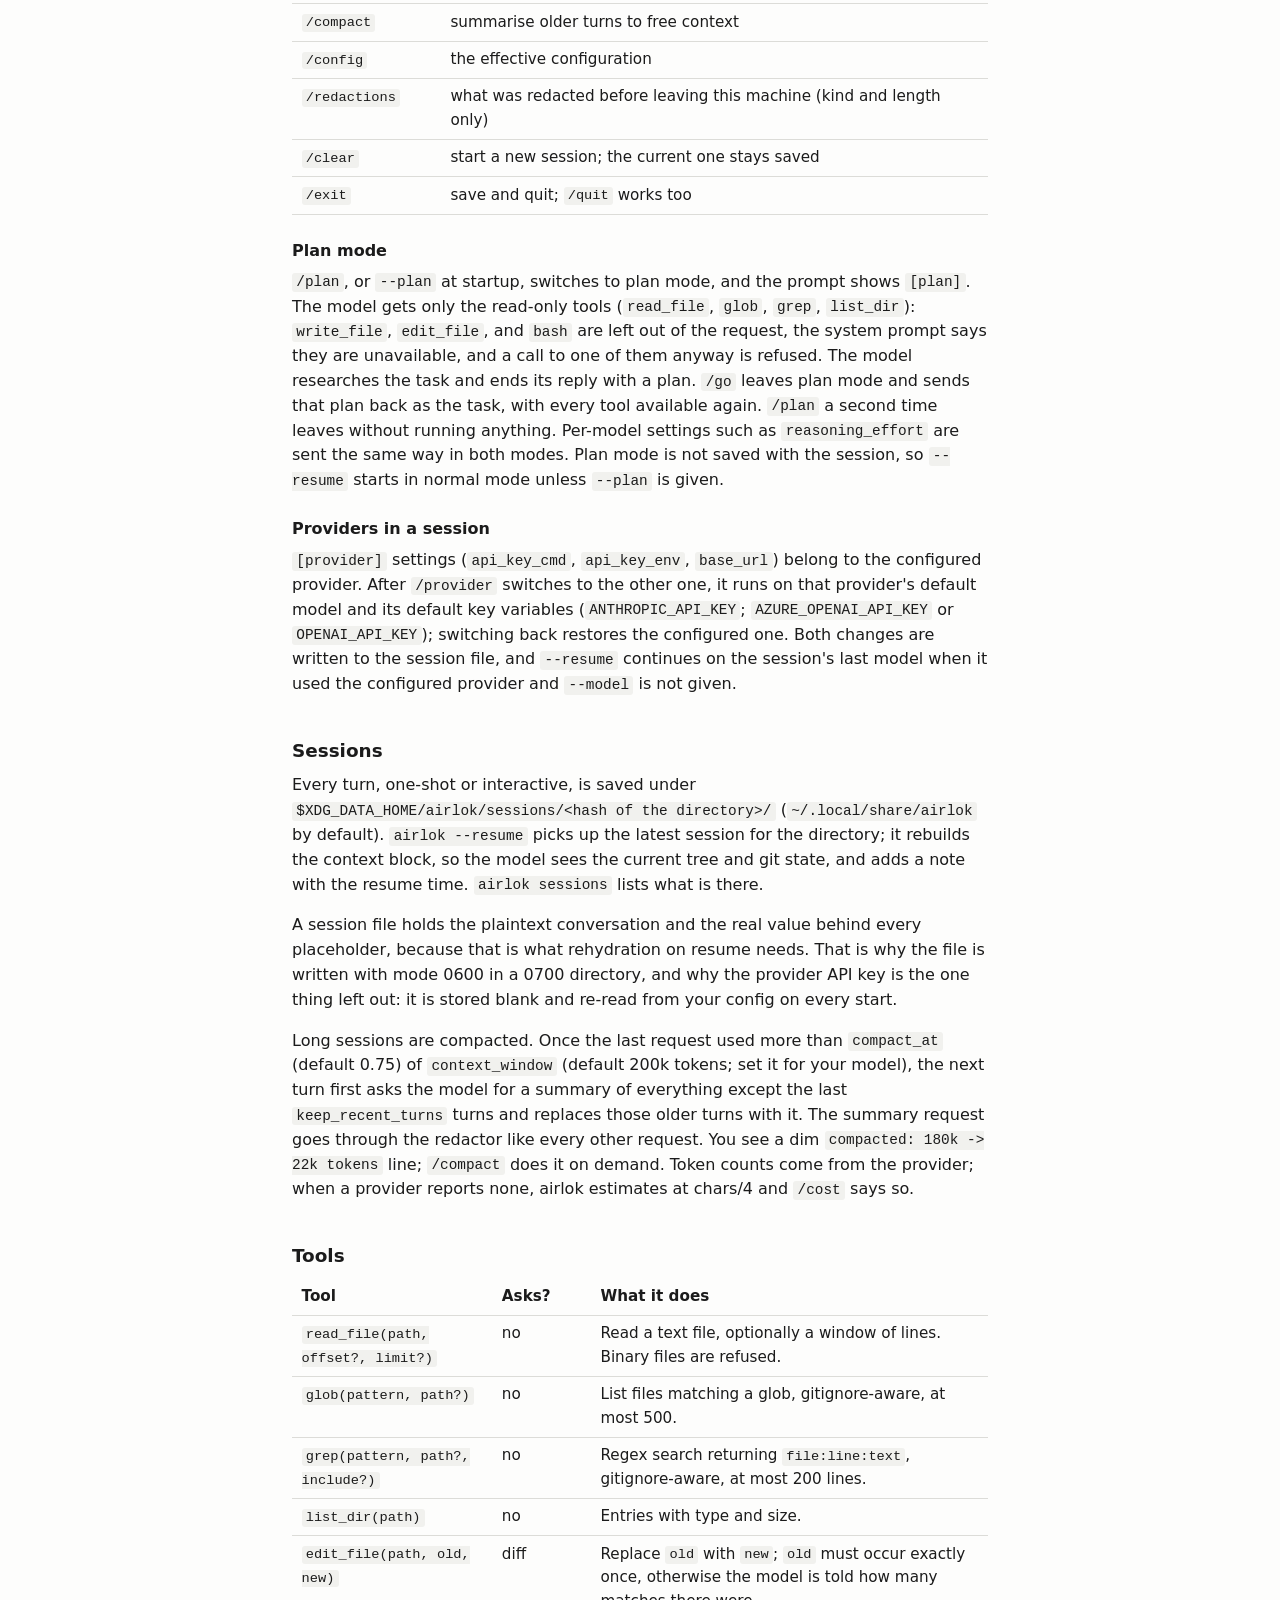
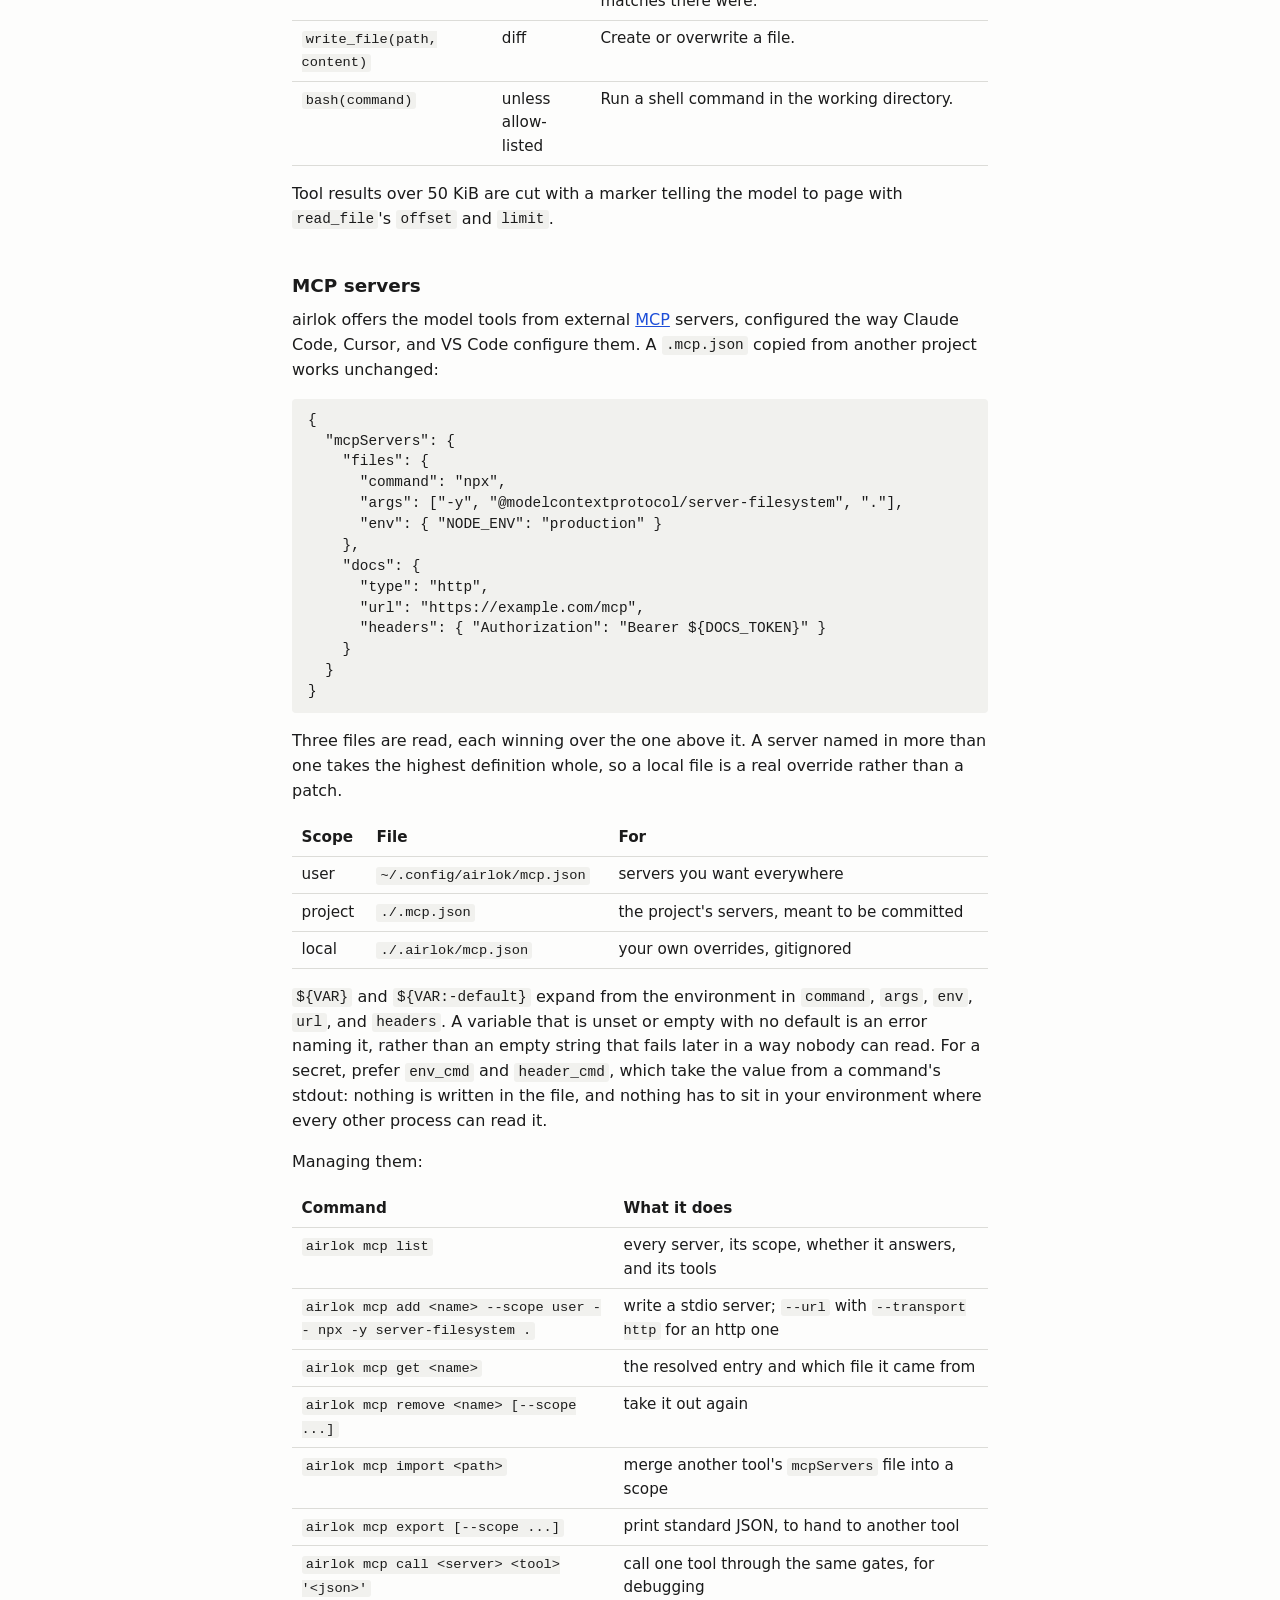
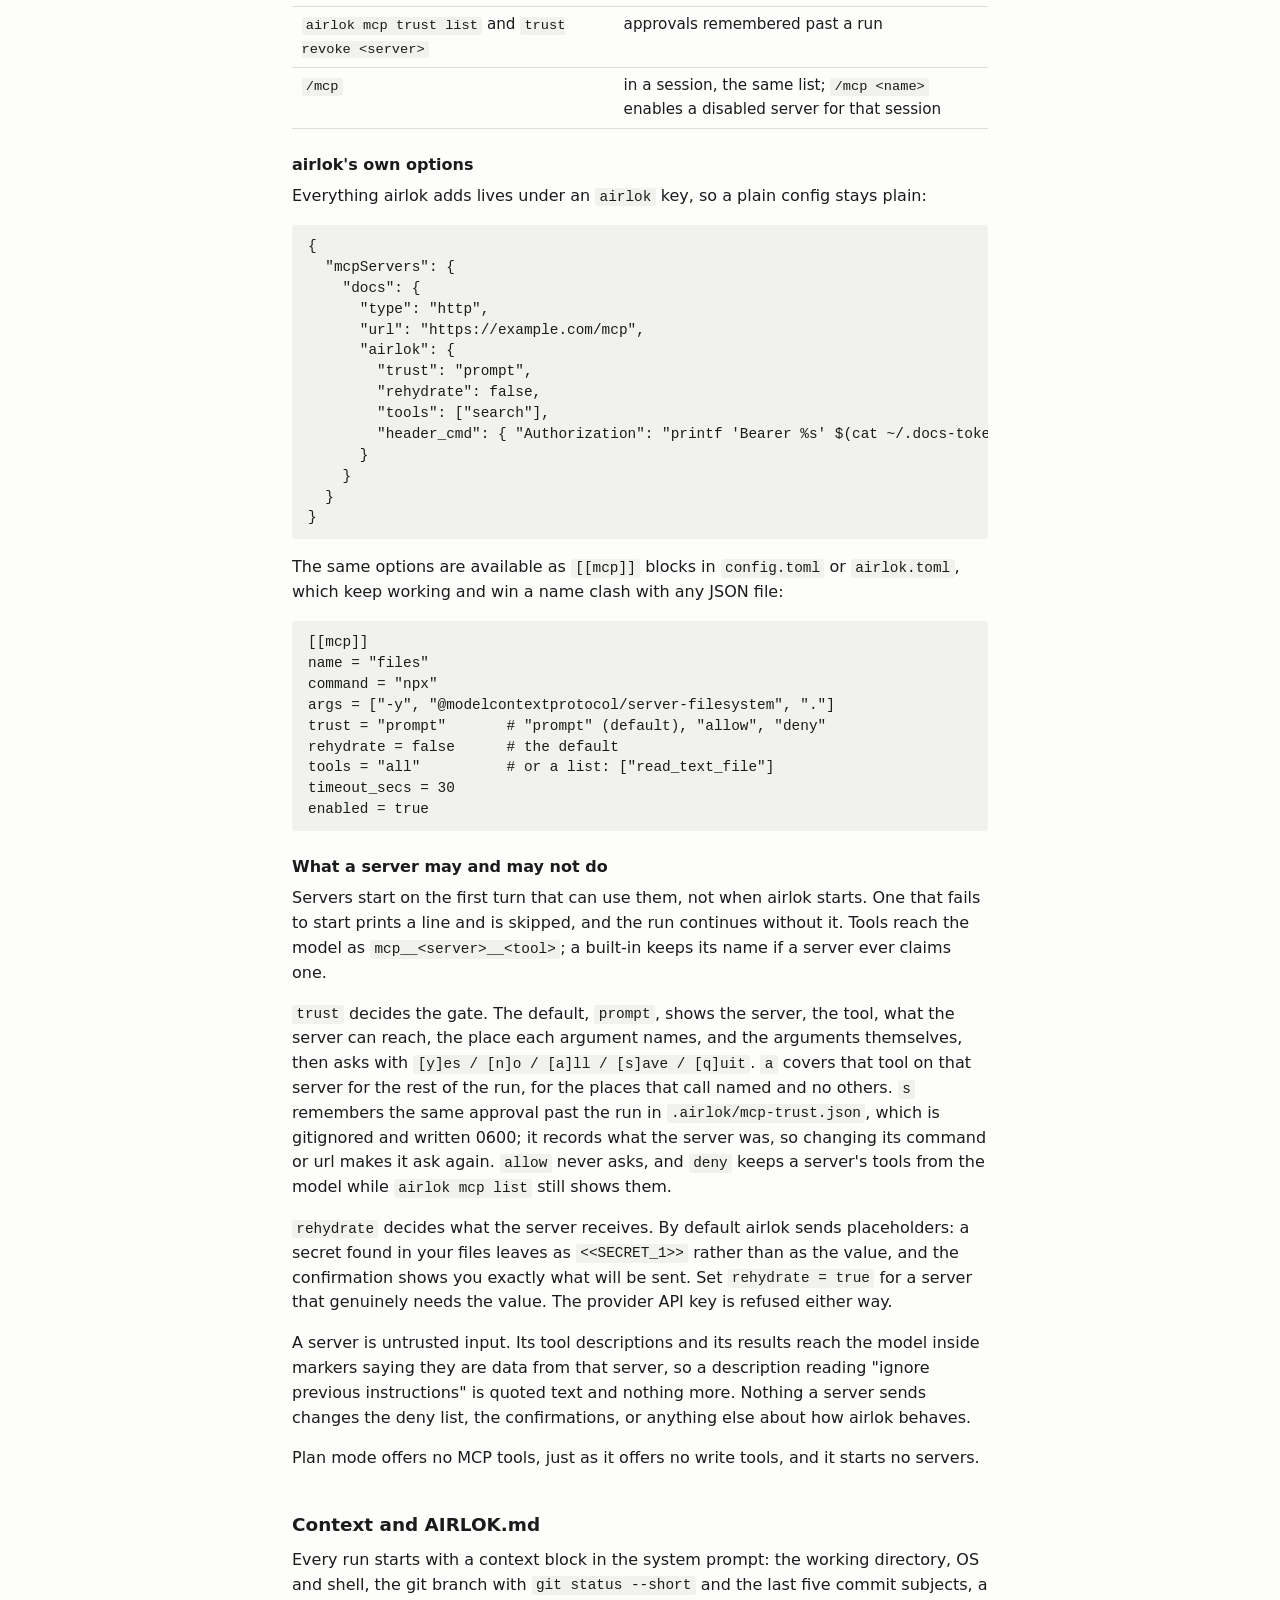
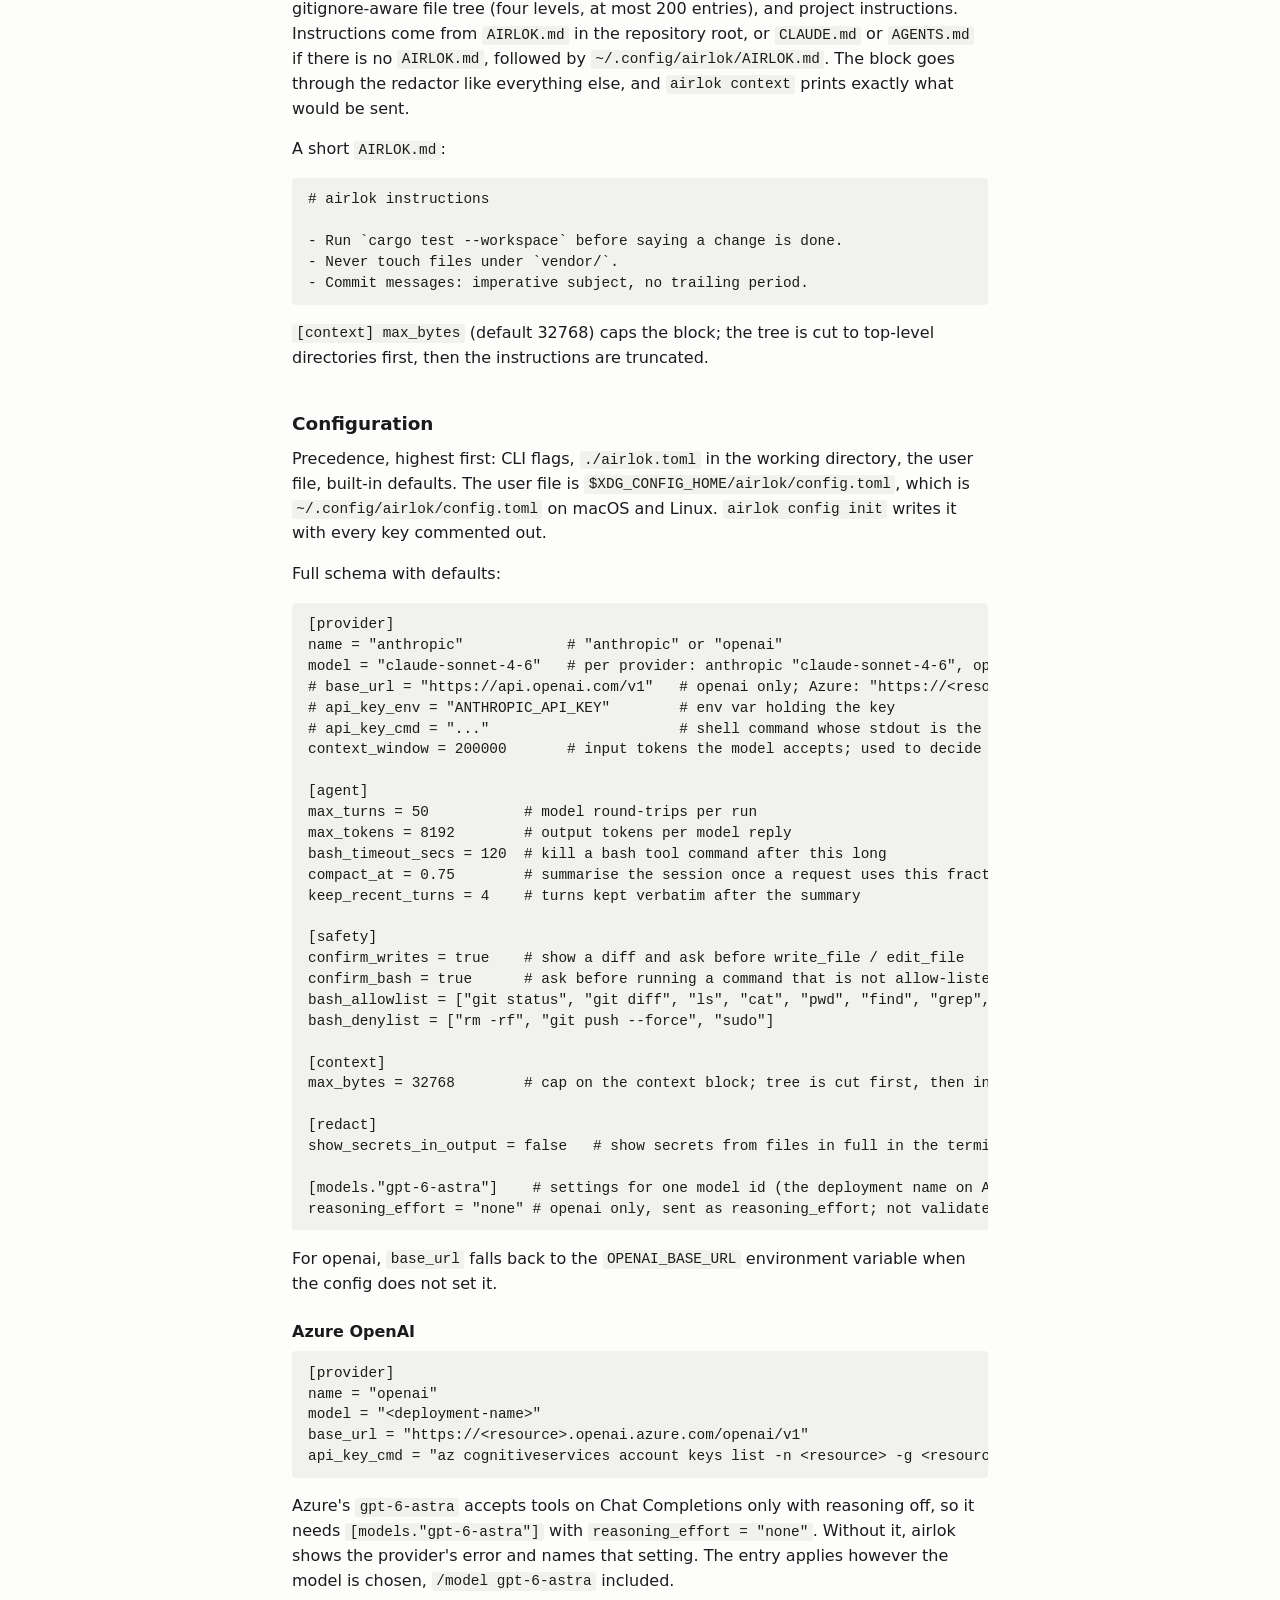
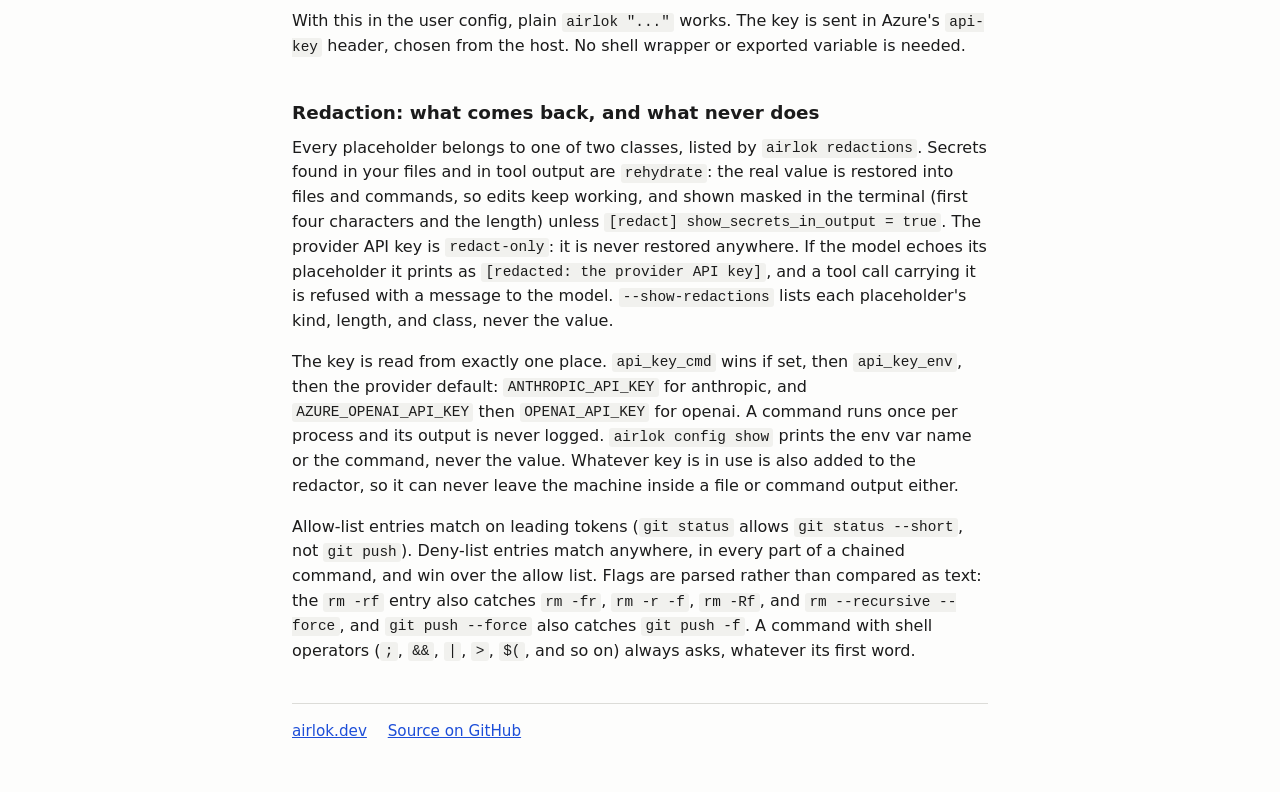
==== commit 32e3c17a: "docs: regenerate for v0.7.0" ====
--- a/docs/index.html
+++ b/docs/index.html
@@ -12,7 +12,7 @@
 <main>
 <nav><a href="/">airlok</a> <a href="https://github.com/airlok-dev/airlok">GitHub</a></nav>
 <h1>Documentation</h1>
-<p class="note">Docs for airlok <a href="https://github.com/airlok-dev/airlok/releases/tag/v0.6.1">v0.6.1</a>, generated from the <a href="https://github.com/airlok-dev/airlok/blob/v0.6.1/README.md">README</a> at that tag.</p>
+<p class="note">Docs for airlok <a href="https://github.com/airlok-dev/airlok/releases/tag/v0.7.0">v0.7.0</a>, generated from the <a href="https://github.com/airlok-dev/airlok/blob/v0.7.0/README.md">README</a> at that tag.</p>
 <ul class="toc">
 <li><a href="#install">Install</a></li>
 <li><a href="#usage">Usage</a></li>
@@ -139,40 +139,81 @@
 </section>
 <section id="mcp">
 <h2>MCP servers</h2>
-<p>airlok can offer the model tools from external <a href="https://modelcontextprotocol.io">MCP</a> servers. They are configured with <code>[[mcp]]</code> blocks, which merge across the user and project files like every other setting:</p>
+<p>airlok offers the model tools from external <a href="https://modelcontextprotocol.io">MCP</a> servers, configured the way Claude Code, Cursor, and VS Code configure them. A <code>.mcp.json</code> copied from another project works unchanged:</p>
+<pre><code class="language-json">{
+  "mcpServers": {
+    "files": {
+      "command": "npx",
+      "args": ["-y", "@modelcontextprotocol/server-filesystem", "."],
+      "env": { "NODE_ENV": "production" }
+    },
+    "docs": {
+      "type": "http",
+      "url": "https://example.com/mcp",
+      "headers": { "Authorization": "Bearer ${DOCS_TOKEN}" }
+    }
+  }
+}</code></pre>
+<p>Three files are read, each winning over the one above it. A server named in more than one takes the highest definition whole, so a local file is a real override rather than a patch.</p>
+<div class="table">
+<table>
+<thead><tr><th>Scope</th><th>File</th><th>For</th></tr></thead>
+<tbody>
+<tr><td>user</td><td><code>~/.config/airlok/mcp.json</code></td><td>servers you want everywhere</td></tr>
+<tr><td>project</td><td><code>./.mcp.json</code></td><td>the project's servers, meant to be committed</td></tr>
+<tr><td>local</td><td><code>./.airlok/mcp.json</code></td><td>your own overrides, gitignored</td></tr>
+</tbody>
+</table>
+</div>
+<p><code>${VAR}</code> and <code>${VAR:-default}</code> expand from the environment in <code>command</code>, <code>args</code>, <code>env</code>, <code>url</code>, and <code>headers</code>. A variable that is unset or empty with no default is an error naming it, rather than an empty string that fails later in a way nobody can read. For a secret, prefer <code>env_cmd</code> and <code>header_cmd</code>, which take the value from a command's stdout: nothing is written in the file, and nothing has to sit in your environment where every other process can read it.</p>
+<p>Managing them:</p>
+<div class="table">
+<table>
+<thead><tr><th>Command</th><th>What it does</th></tr></thead>
+<tbody>
+<tr><td><code>airlok mcp list</code></td><td>every server, its scope, whether it answers, and its tools</td></tr>
+<tr><td><code>airlok mcp add &lt;name&gt; --scope user -- npx -y server-filesystem .</code></td><td>write a stdio server; <code>--url</code> with <code>--transport http</code> for an http one</td></tr>
+<tr><td><code>airlok mcp get &lt;name&gt;</code></td><td>the resolved entry and which file it came from</td></tr>
+<tr><td><code>airlok mcp remove &lt;name&gt; [--scope ...]</code></td><td>take it out again</td></tr>
+<tr><td><code>airlok mcp import &lt;path&gt;</code></td><td>merge another tool's <code>mcpServers</code> file into a scope</td></tr>
+<tr><td><code>airlok mcp export [--scope ...]</code></td><td>print standard JSON, to hand to another tool</td></tr>
+<tr><td><code>airlok mcp call &lt;server&gt; &lt;tool&gt; '&lt;json&gt;'</code></td><td>call one tool through the same gates, for debugging</td></tr>
+<tr><td><code>airlok mcp trust list</code> and <code>trust revoke &lt;server&gt;</code></td><td>approvals remembered past a run</td></tr>
+<tr><td><code>/mcp</code></td><td>in a session, the same list; <code>/mcp &lt;name&gt;</code> enables a disabled server for that session</td></tr>
+</tbody>
+</table>
+</div>
+<h3 id="airlok-s-own-options">airlok's own options</h3>
+<p>Everything airlok adds lives under an <code>airlok</code> key, so a plain config stays plain:</p>
+<pre><code class="language-json">{
+  "mcpServers": {
+    "docs": {
+      "type": "http",
+      "url": "https://example.com/mcp",
+      "airlok": {
+        "trust": "prompt",
+        "rehydrate": false,
+        "tools": ["search"],
+        "header_cmd": { "Authorization": "printf 'Bearer %s' $(cat ~/.docs-token)" }
+      }
+    }
+  }
+}</code></pre>
+<p>The same options are available as <code>[[mcp]]</code> blocks in <code>config.toml</code> or <code>airlok.toml</code>, which keep working and win a name clash with any JSON file:</p>
 <pre><code class="language-toml">[[mcp]]
-name = "files"                  # its tools reach the model as files__&lt;tool&gt;
+name = "files"
 command = "npx"
 args = ["-y", "@modelcontextprotocol/server-filesystem", "."]
-# env = { NODE_ENV = "production" }
-# env_cmd = { TOKEN = "op read op://vault/item/token" }   # stdout is the value
-
-[[mcp]]
-name = "docs"
-transport = "http"
-url = "https://example.com/mcp"
-headers = { Accept = "application/json" }
-header_cmd = { Authorization = "printf 'Bearer %s' $(cat ~/.docs-token)" }
-tools = ["search"]              # or "all", the default
-trust = "prompt"                # "prompt" (default), "allow", "deny"
-rehydrate = false               # the default
-timeout_secs = 30               # starting the server, and every call
+trust = "prompt"       # "prompt" (default), "allow", "deny"
+rehydrate = false      # the default
+tools = "all"          # or a list: ["read_text_file"]
+timeout_secs = 30
 enabled = true</code></pre>
-<p><code>env_cmd</code> and <code>header_cmd</code> take their values from a command's stdout, the way <code>api_key_cmd</code> does, so a token never sits in the file. <code>airlok config show</code> prints the command, never what it produced.</p>
-<p>Servers start on the first turn that can use them, not when airlok starts. One that fails to start prints a line and is skipped, and the run continues without it. Tools are named <code>&lt;server&gt;__&lt;tool&gt;</code>; a built-in keeps its name if a server ever claims one.</p>
-<p><code>trust</code> decides the gate. The default, <code>prompt</code>, shows the server, the tool, and the arguments, and asks with the same <code>[y]es / [n]o / [a]ll / [q]uit</code> prompt as a shell command, where <code>a</code> approves that one server for the rest of the run. <code>allow</code> never asks. <code>deny</code> keeps a server's tools from the model, while <code>airlok mcp list</code> still shows them.</p>
-<p><code>rehydrate</code> decides what the server receives. By default airlok sends placeholders: a secret found in your files leaves as <code>&lt;&lt;SECRET_1&gt;&gt;</code> rather than as the value, because an MCP server is a third party in the same way the model is, and the confirmation prompt shows you exactly what will be sent. Set <code>rehydrate = true</code> for a server that genuinely needs the value. The provider API key is refused either way, as it is for every tool.</p>
+<h3 id="what-a-server-may-and-may-not-do">What a server may and may not do</h3>
+<p>Servers start on the first turn that can use them, not when airlok starts. One that fails to start prints a line and is skipped, and the run continues without it. Tools reach the model as <code>mcp__&lt;server&gt;__&lt;tool&gt;</code>; a built-in keeps its name if a server ever claims one.</p>
+<p><code>trust</code> decides the gate. The default, <code>prompt</code>, shows the server, the tool, what the server can reach, the place each argument names, and the arguments themselves, then asks with <code>[y]es / [n]o / [a]ll / [s]ave / [q]uit</code>. <code>a</code> covers that tool on that server for the rest of the run, for the places that call named and no others. <code>s</code> remembers the same approval past the run in <code>.airlok/mcp-trust.json</code>, which is gitignored and written 0600; it records what the server was, so changing its command or url makes it ask again. <code>allow</code> never asks, and <code>deny</code> keeps a server's tools from the model while <code>airlok mcp list</code> still shows them.</p>
+<p><code>rehydrate</code> decides what the server receives. By default airlok sends placeholders: a secret found in your files leaves as <code>&lt;&lt;SECRET_1&gt;&gt;</code> rather than as the value, and the confirmation shows you exactly what will be sent. Set <code>rehydrate = true</code> for a server that genuinely needs the value. The provider API key is refused either way.</p>
 <p>A server is untrusted input. Its tool descriptions and its results reach the model inside markers saying they are data from that server, so a description reading "ignore previous instructions" is quoted text and nothing more. Nothing a server sends changes the deny list, the confirmations, or anything else about how airlok behaves.</p>
-<div class="table">
-<table>
-<thead><tr><th>Command</th><th>What it does</th></tr></thead>
-<tbody>
-<tr><td><code>airlok mcp list</code></td><td>every configured server, whether it answers, and the tools it offers</td></tr>
-<tr><td><code>airlok mcp call &lt;server&gt; &lt;tool&gt; '&lt;json&gt;'</code></td><td>call one tool with the same gates, for debugging</td></tr>
-<tr><td><code>/mcp</code></td><td>in a session, the same list; <code>/mcp &lt;name&gt;</code> enables a disabled server for this session</td></tr>
-</tbody>
-</table>
-</div>
 <p>Plan mode offers no MCP tools, just as it offers no write tools, and it starts no servers.</p>
 </section>
 <section id="airlok-md">
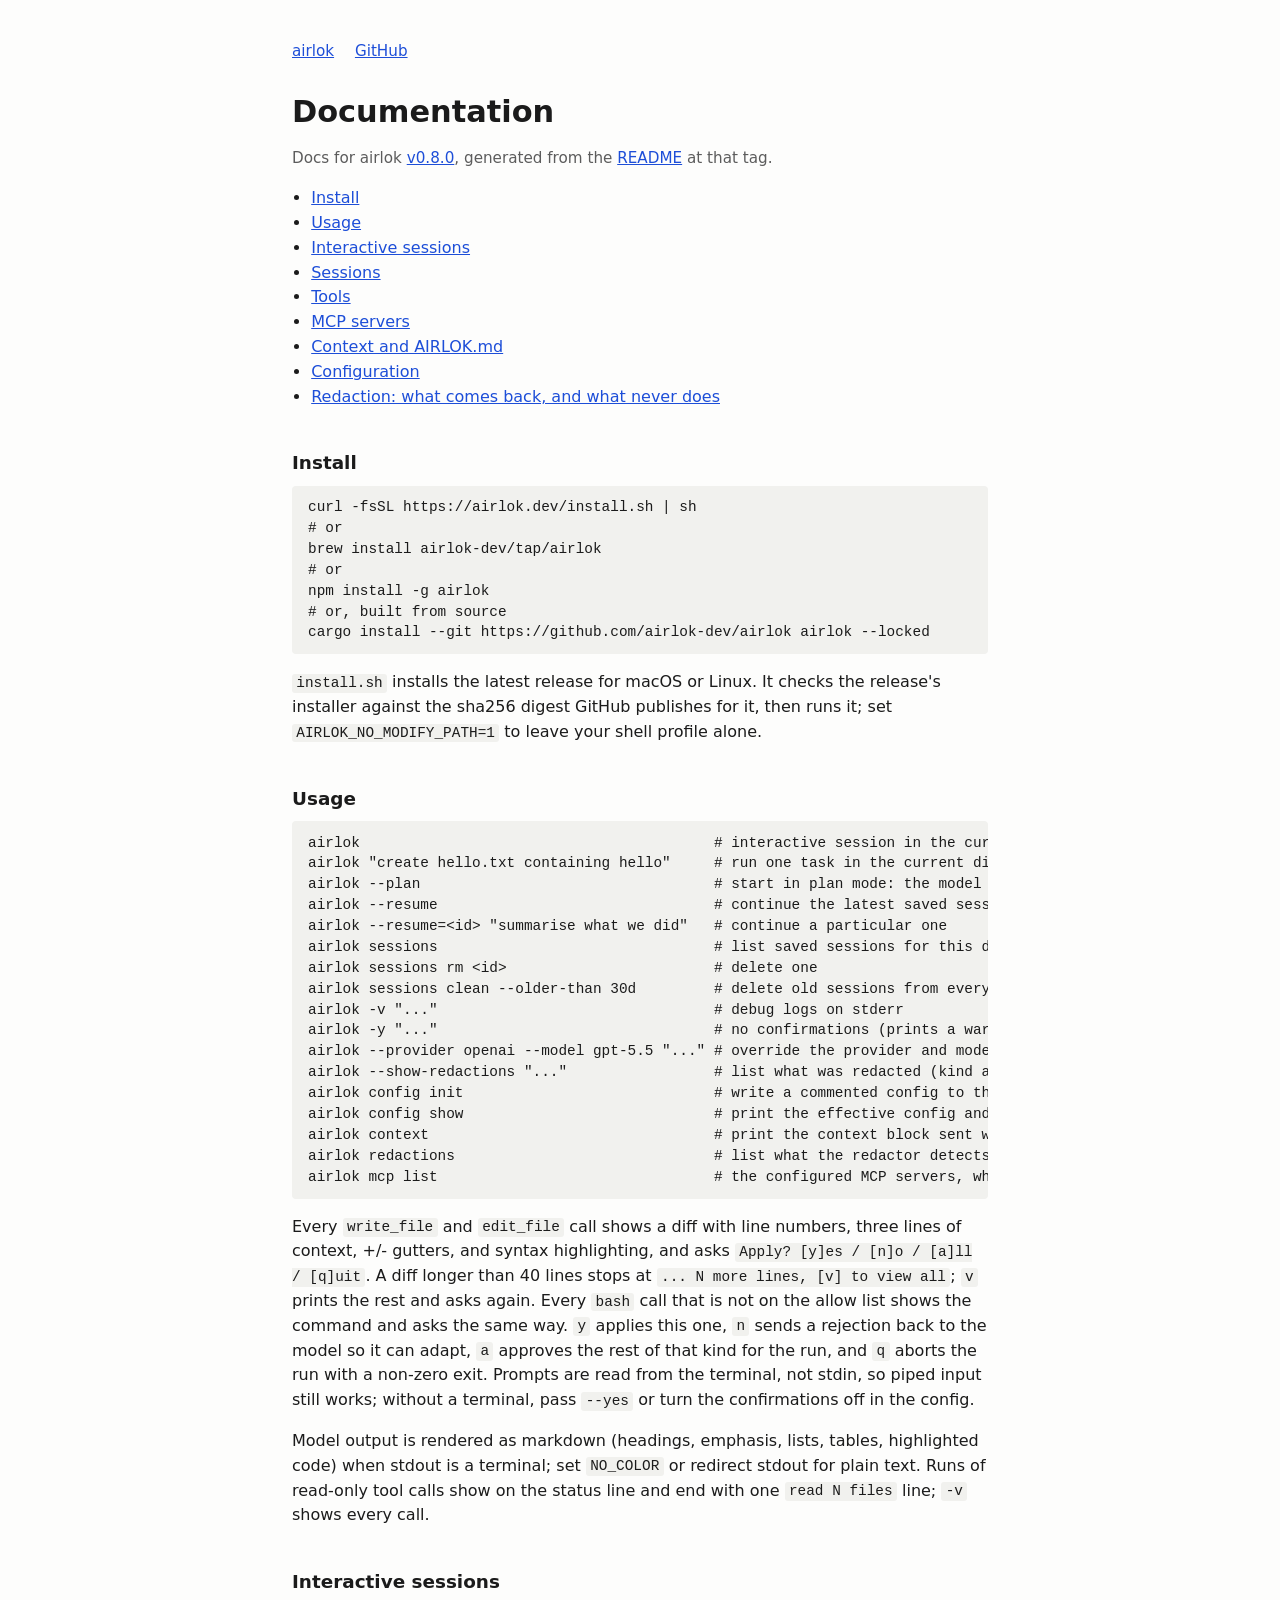
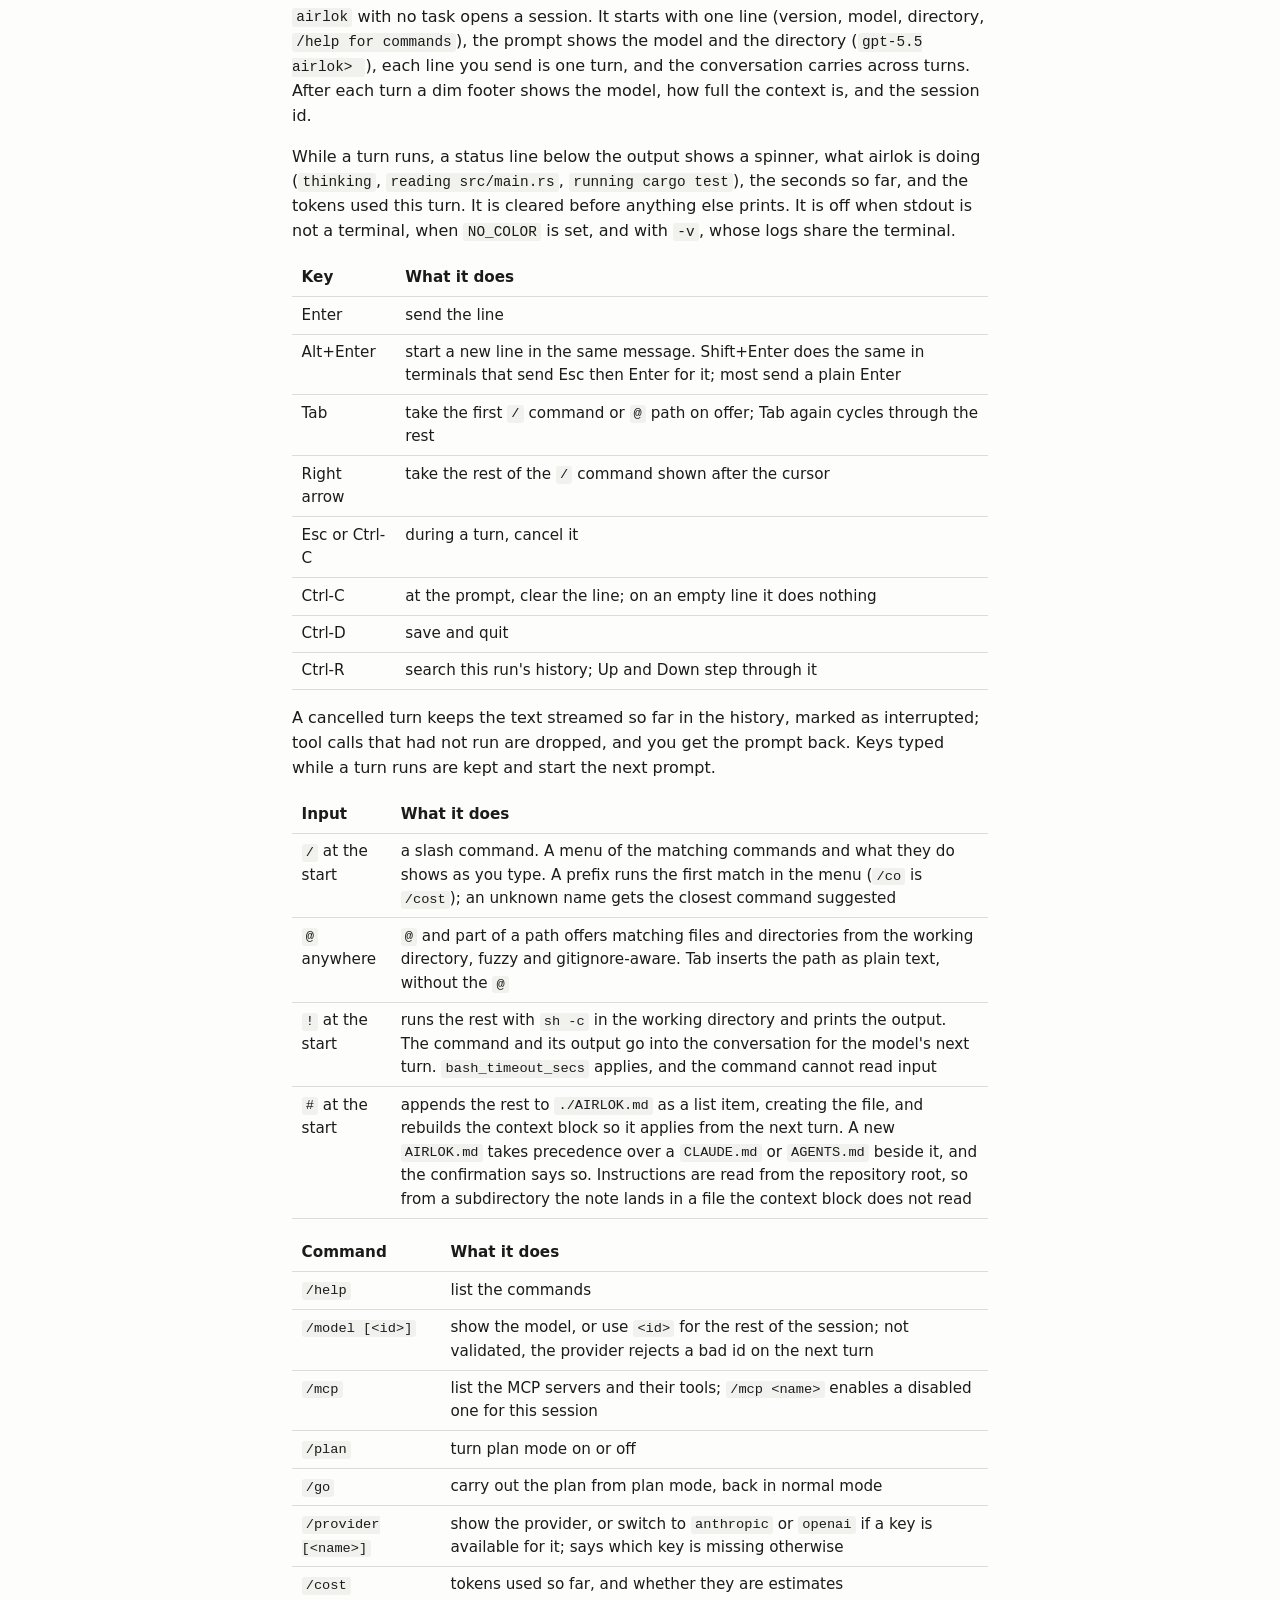
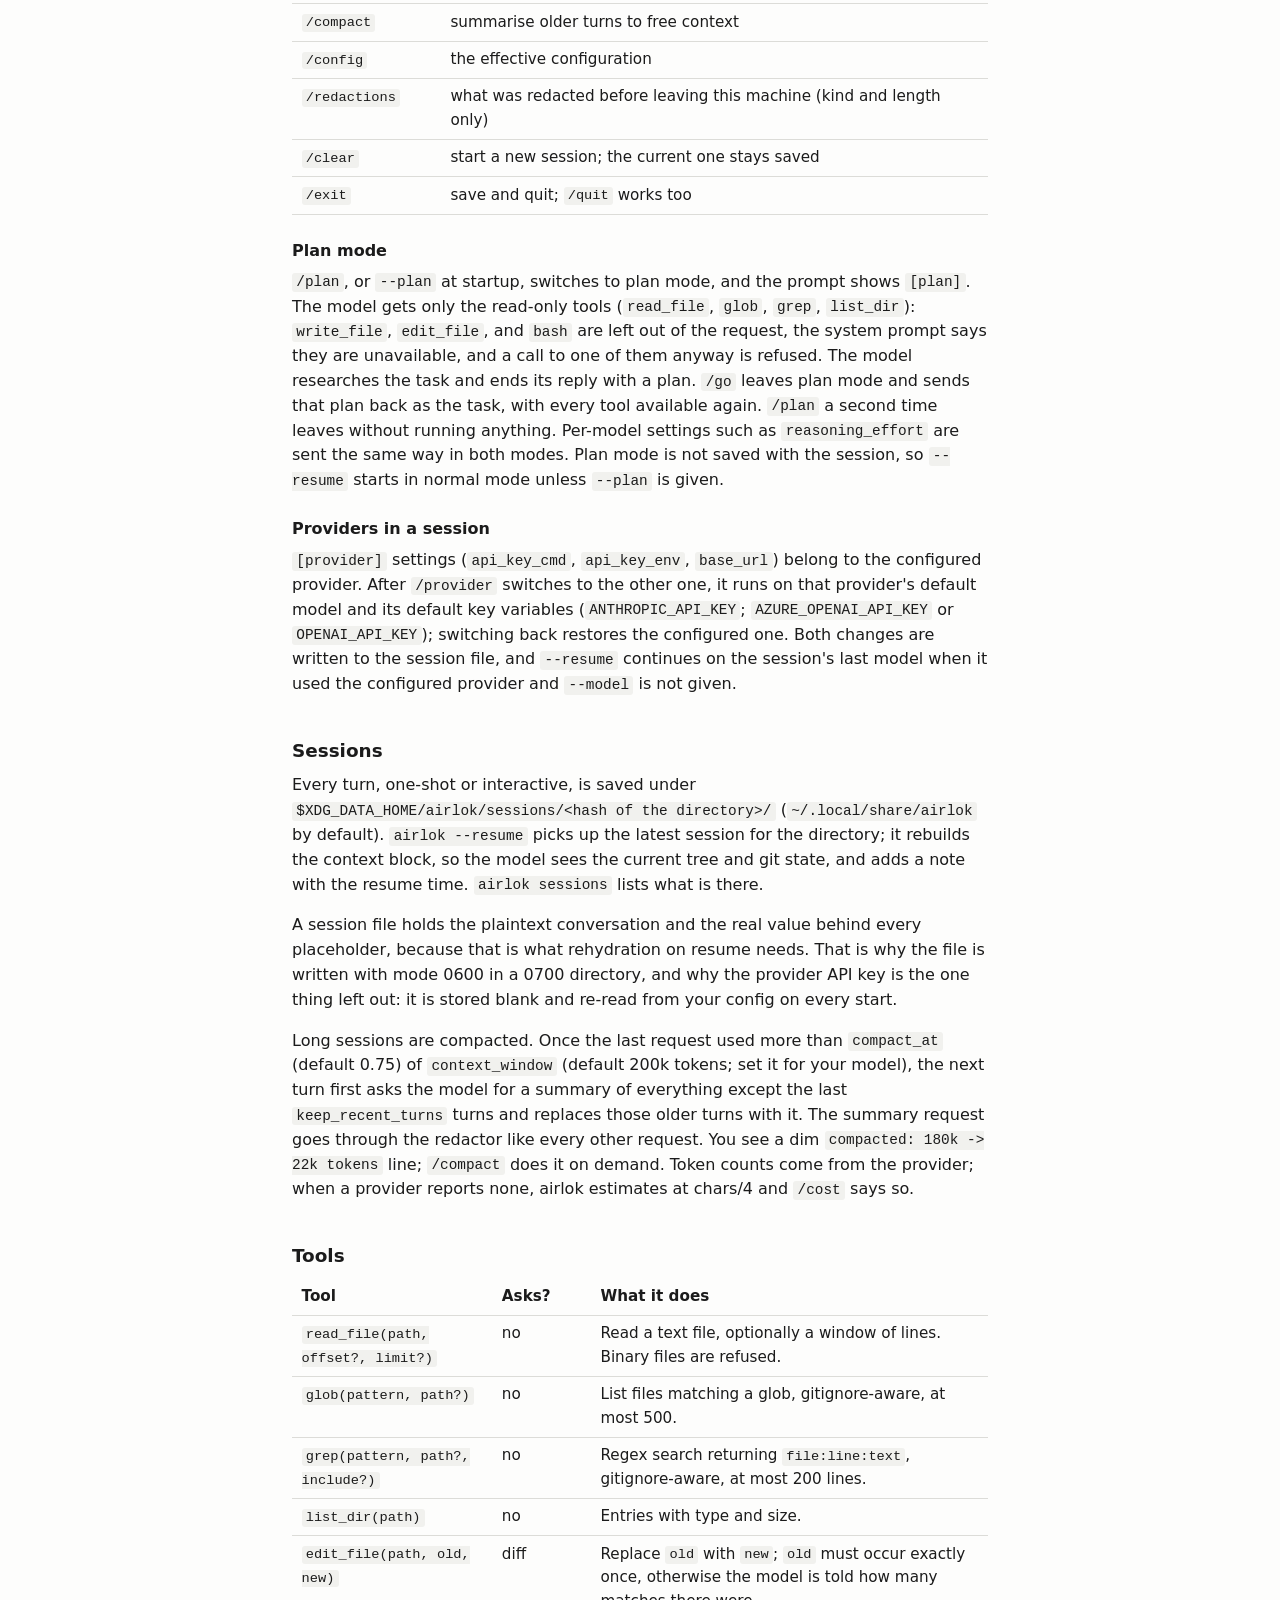
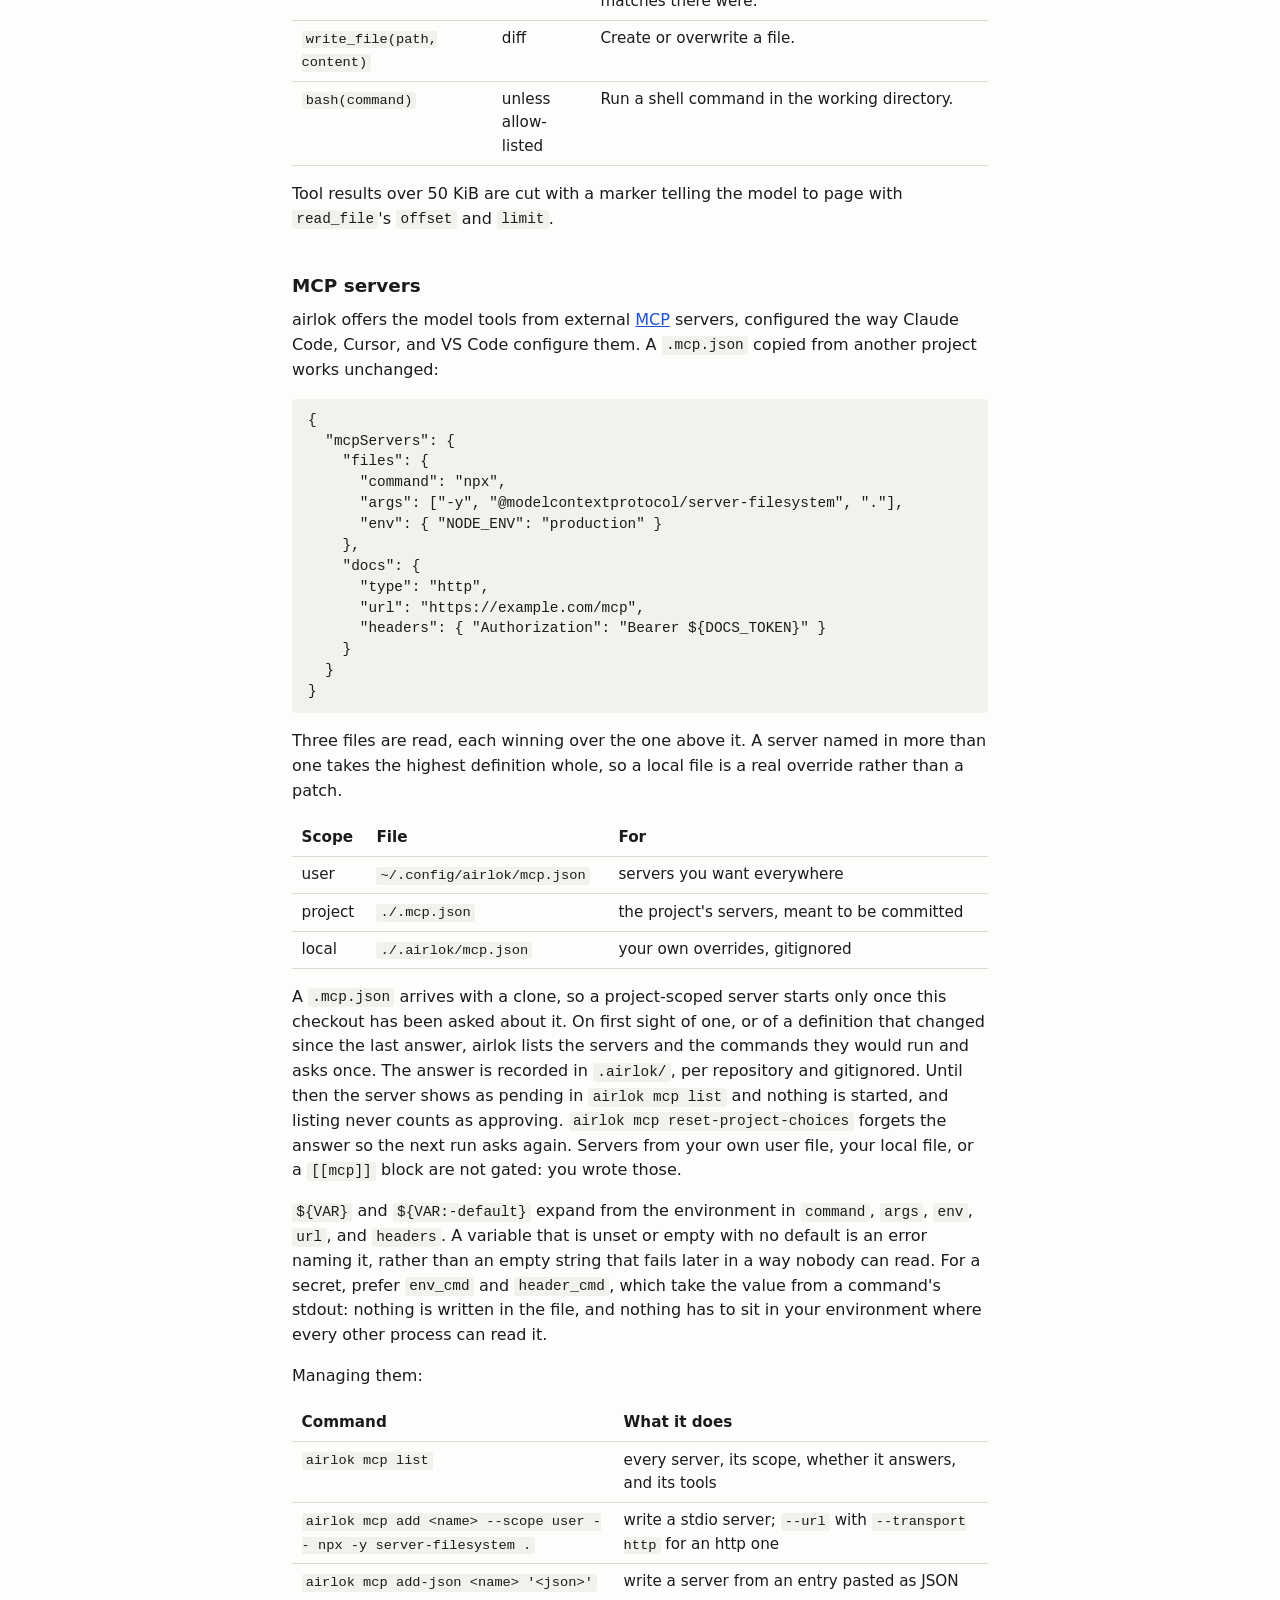
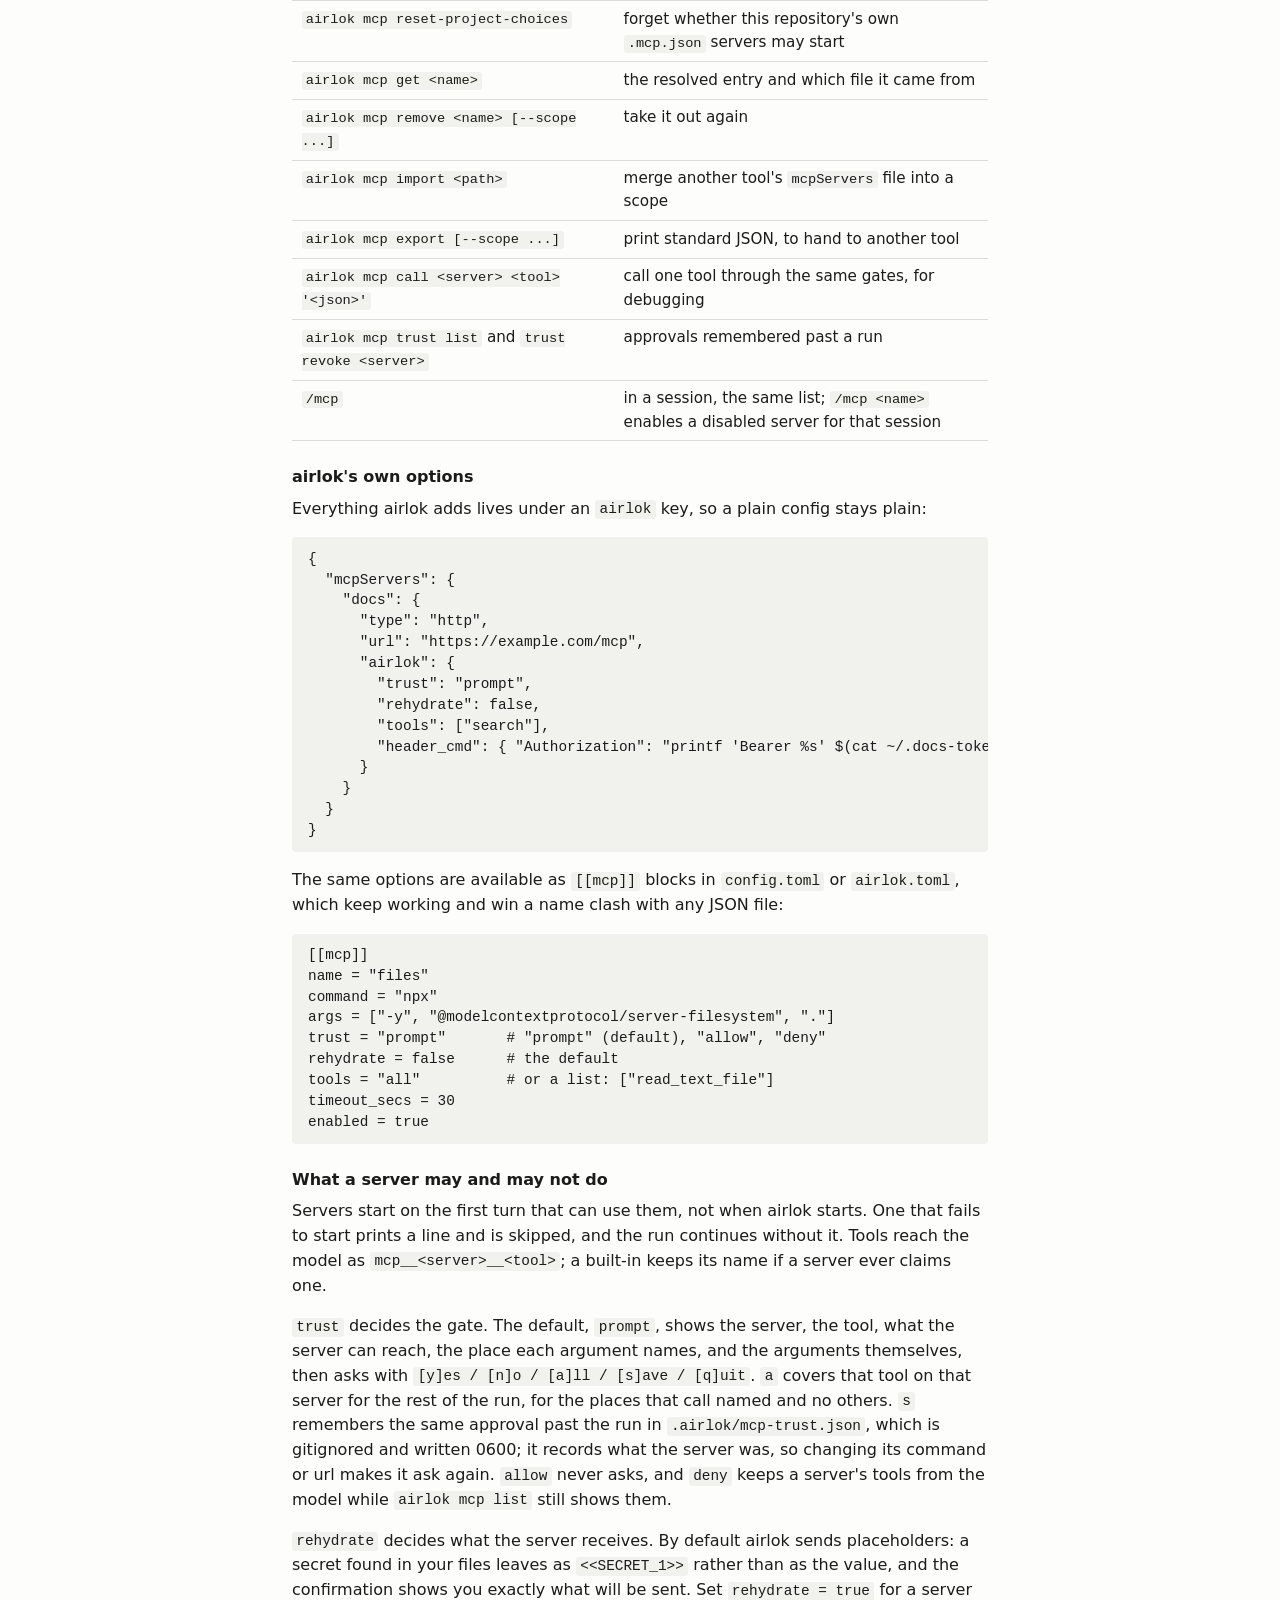
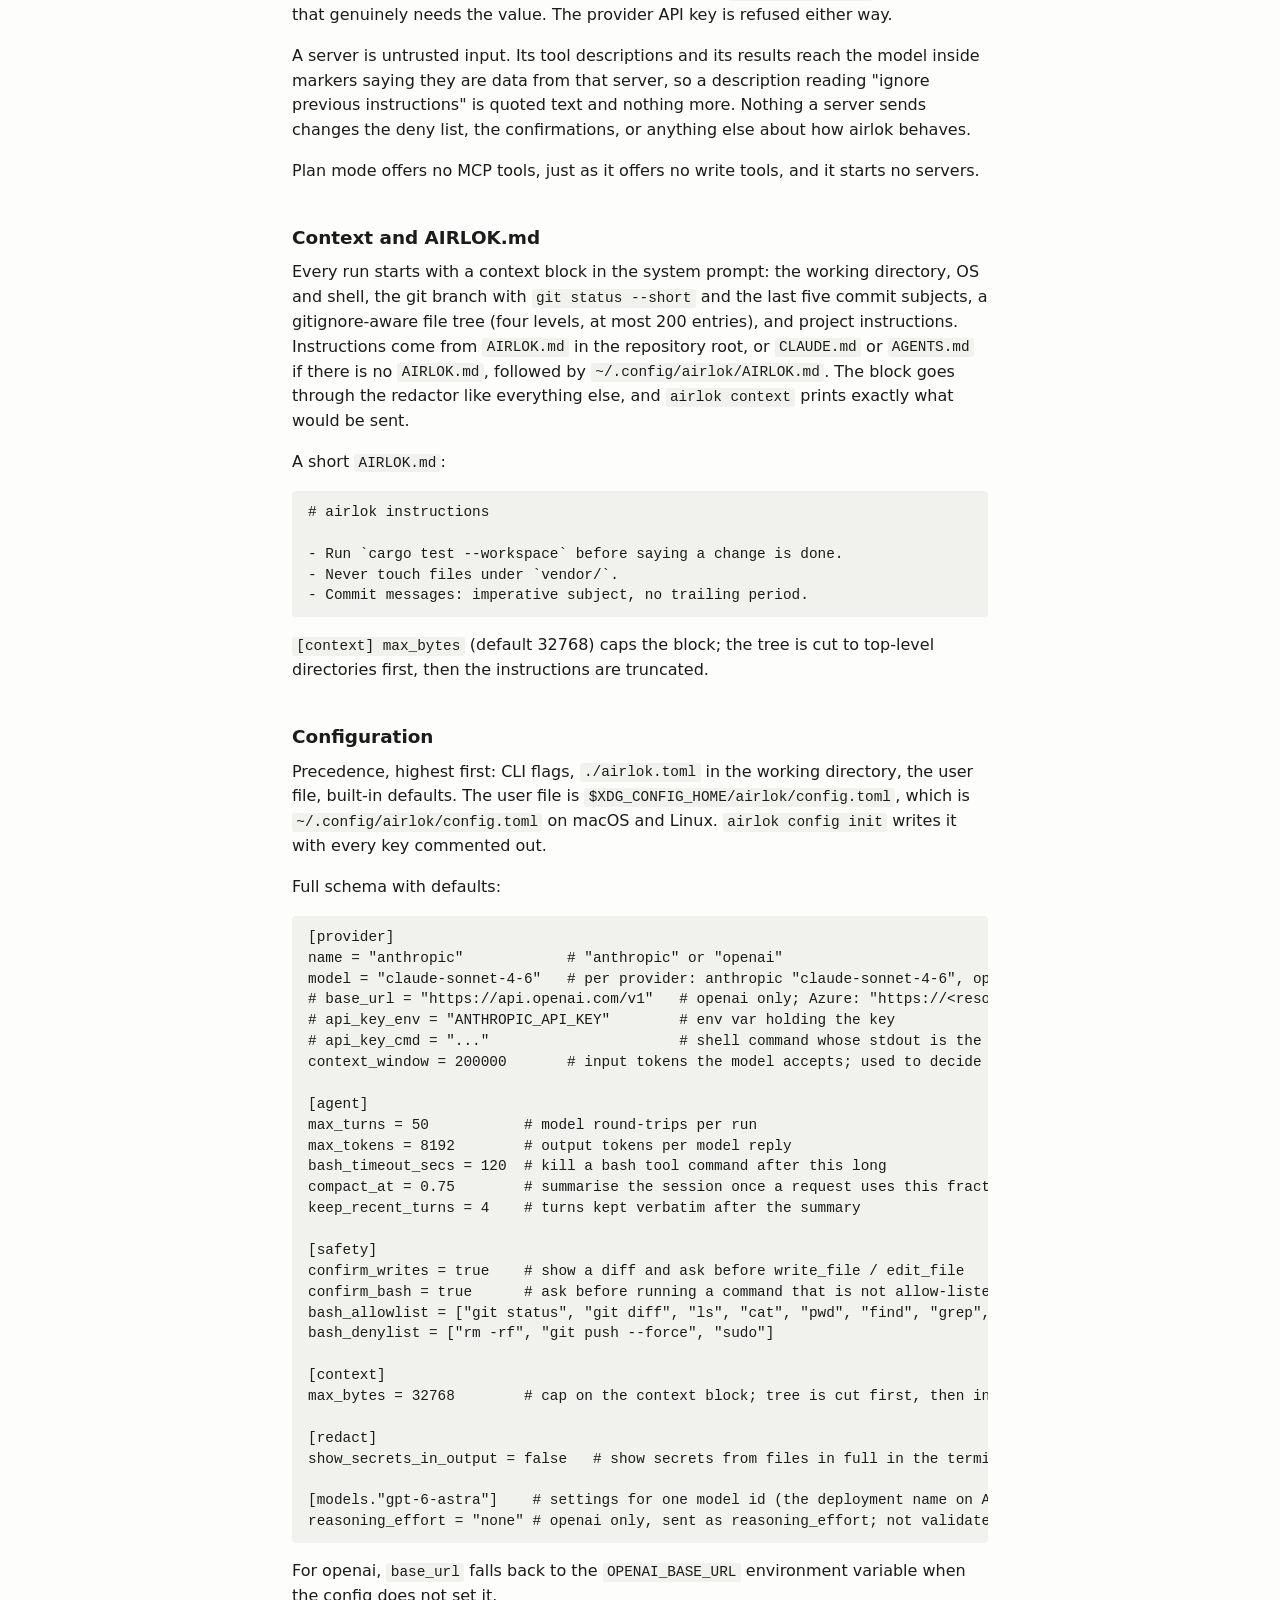
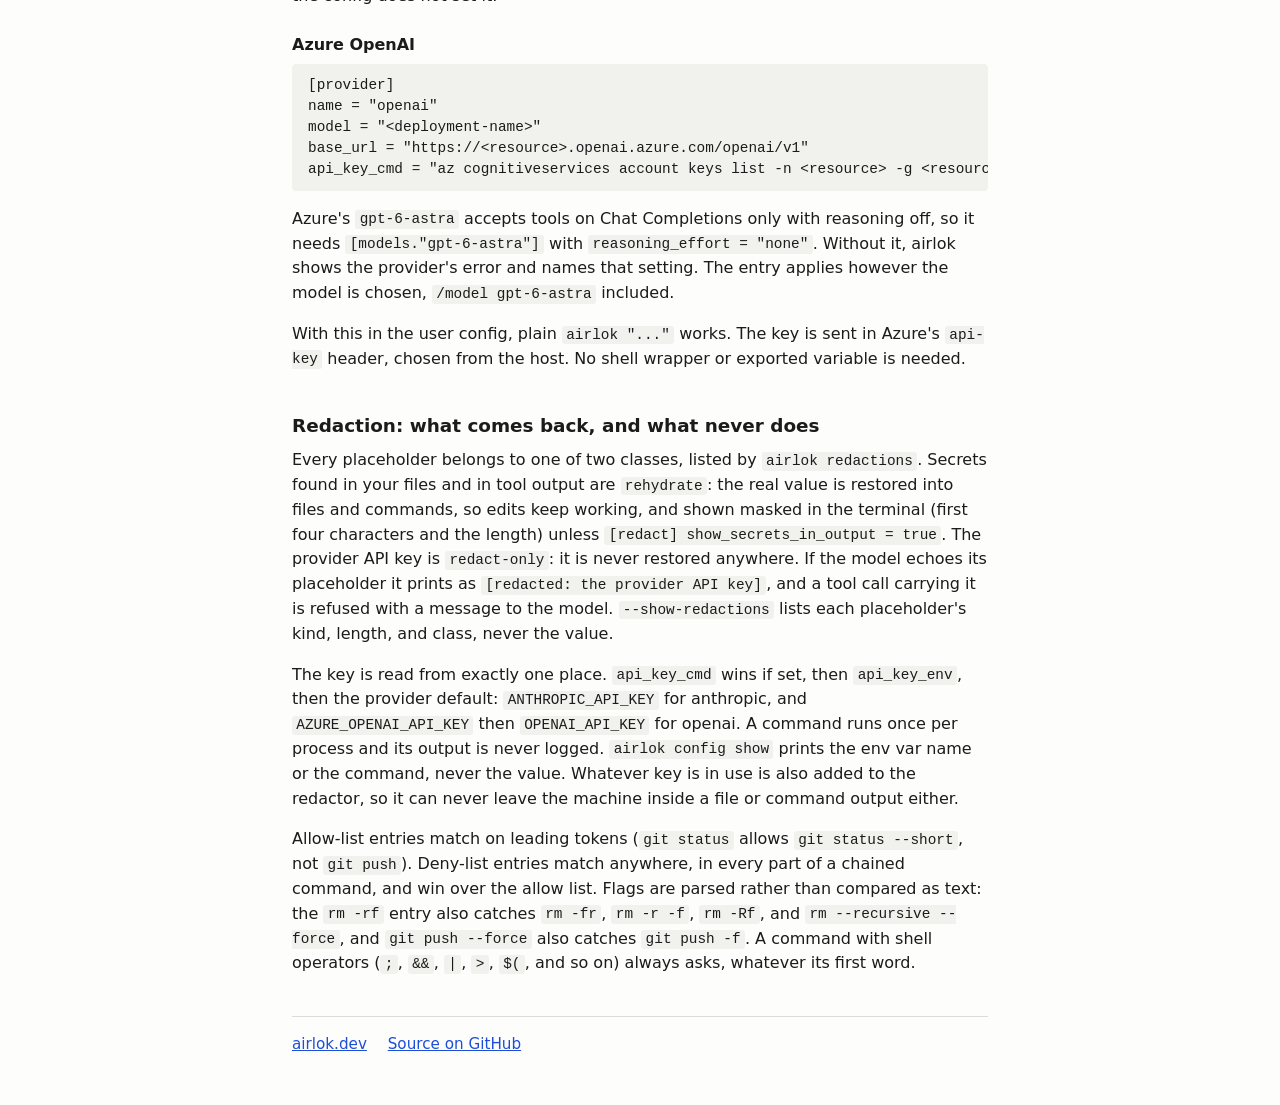
==== commit 09b0bfdf: "docs: regenerate for v0.8.0" ====
--- a/docs/index.html
+++ b/docs/index.html
@@ -12,7 +12,7 @@
 <main>
 <nav><a href="/">airlok</a> <a href="https://github.com/airlok-dev/airlok">GitHub</a></nav>
 <h1>Documentation</h1>
-<p class="note">Docs for airlok <a href="https://github.com/airlok-dev/airlok/releases/tag/v0.7.0">v0.7.0</a>, generated from the <a href="https://github.com/airlok-dev/airlok/blob/v0.7.0/README.md">README</a> at that tag.</p>
+<p class="note">Docs for airlok <a href="https://github.com/airlok-dev/airlok/releases/tag/v0.8.0">v0.8.0</a>, generated from the <a href="https://github.com/airlok-dev/airlok/blob/v0.8.0/README.md">README</a> at that tag.</p>
 <ul class="toc">
 <li><a href="#install">Install</a></li>
 <li><a href="#usage">Usage</a></li>
@@ -165,6 +165,7 @@
 </tbody>
 </table>
 </div>
+<p>A <code>.mcp.json</code> arrives with a clone, so a project-scoped server starts only once this checkout has been asked about it. On first sight of one, or of a definition that changed since the last answer, airlok lists the servers and the commands they would run and asks once. The answer is recorded in <code>.airlok/</code>, per repository and gitignored. Until then the server shows as pending in <code>airlok mcp list</code> and nothing is started, and listing never counts as approving. <code>airlok mcp reset-project-choices</code> forgets the answer so the next run asks again. Servers from your own user file, your local file, or a <code>[[mcp]]</code> block are not gated: you wrote those.</p>
 <p><code>${VAR}</code> and <code>${VAR:-default}</code> expand from the environment in <code>command</code>, <code>args</code>, <code>env</code>, <code>url</code>, and <code>headers</code>. A variable that is unset or empty with no default is an error naming it, rather than an empty string that fails later in a way nobody can read. For a secret, prefer <code>env_cmd</code> and <code>header_cmd</code>, which take the value from a command's stdout: nothing is written in the file, and nothing has to sit in your environment where every other process can read it.</p>
 <p>Managing them:</p>
 <div class="table">
@@ -173,6 +174,8 @@
 <tbody>
 <tr><td><code>airlok mcp list</code></td><td>every server, its scope, whether it answers, and its tools</td></tr>
 <tr><td><code>airlok mcp add &lt;name&gt; --scope user -- npx -y server-filesystem .</code></td><td>write a stdio server; <code>--url</code> with <code>--transport http</code> for an http one</td></tr>
+<tr><td><code>airlok mcp add-json &lt;name&gt; '&lt;json&gt;'</code></td><td>write a server from an entry pasted as JSON</td></tr>
+<tr><td><code>airlok mcp reset-project-choices</code></td><td>forget whether this repository's own <code>.mcp.json</code> servers may start</td></tr>
 <tr><td><code>airlok mcp get &lt;name&gt;</code></td><td>the resolved entry and which file it came from</td></tr>
 <tr><td><code>airlok mcp remove &lt;name&gt; [--scope ...]</code></td><td>take it out again</td></tr>
 <tr><td><code>airlok mcp import &lt;path&gt;</code></td><td>merge another tool's <code>mcpServers</code> file into a scope</td></tr>
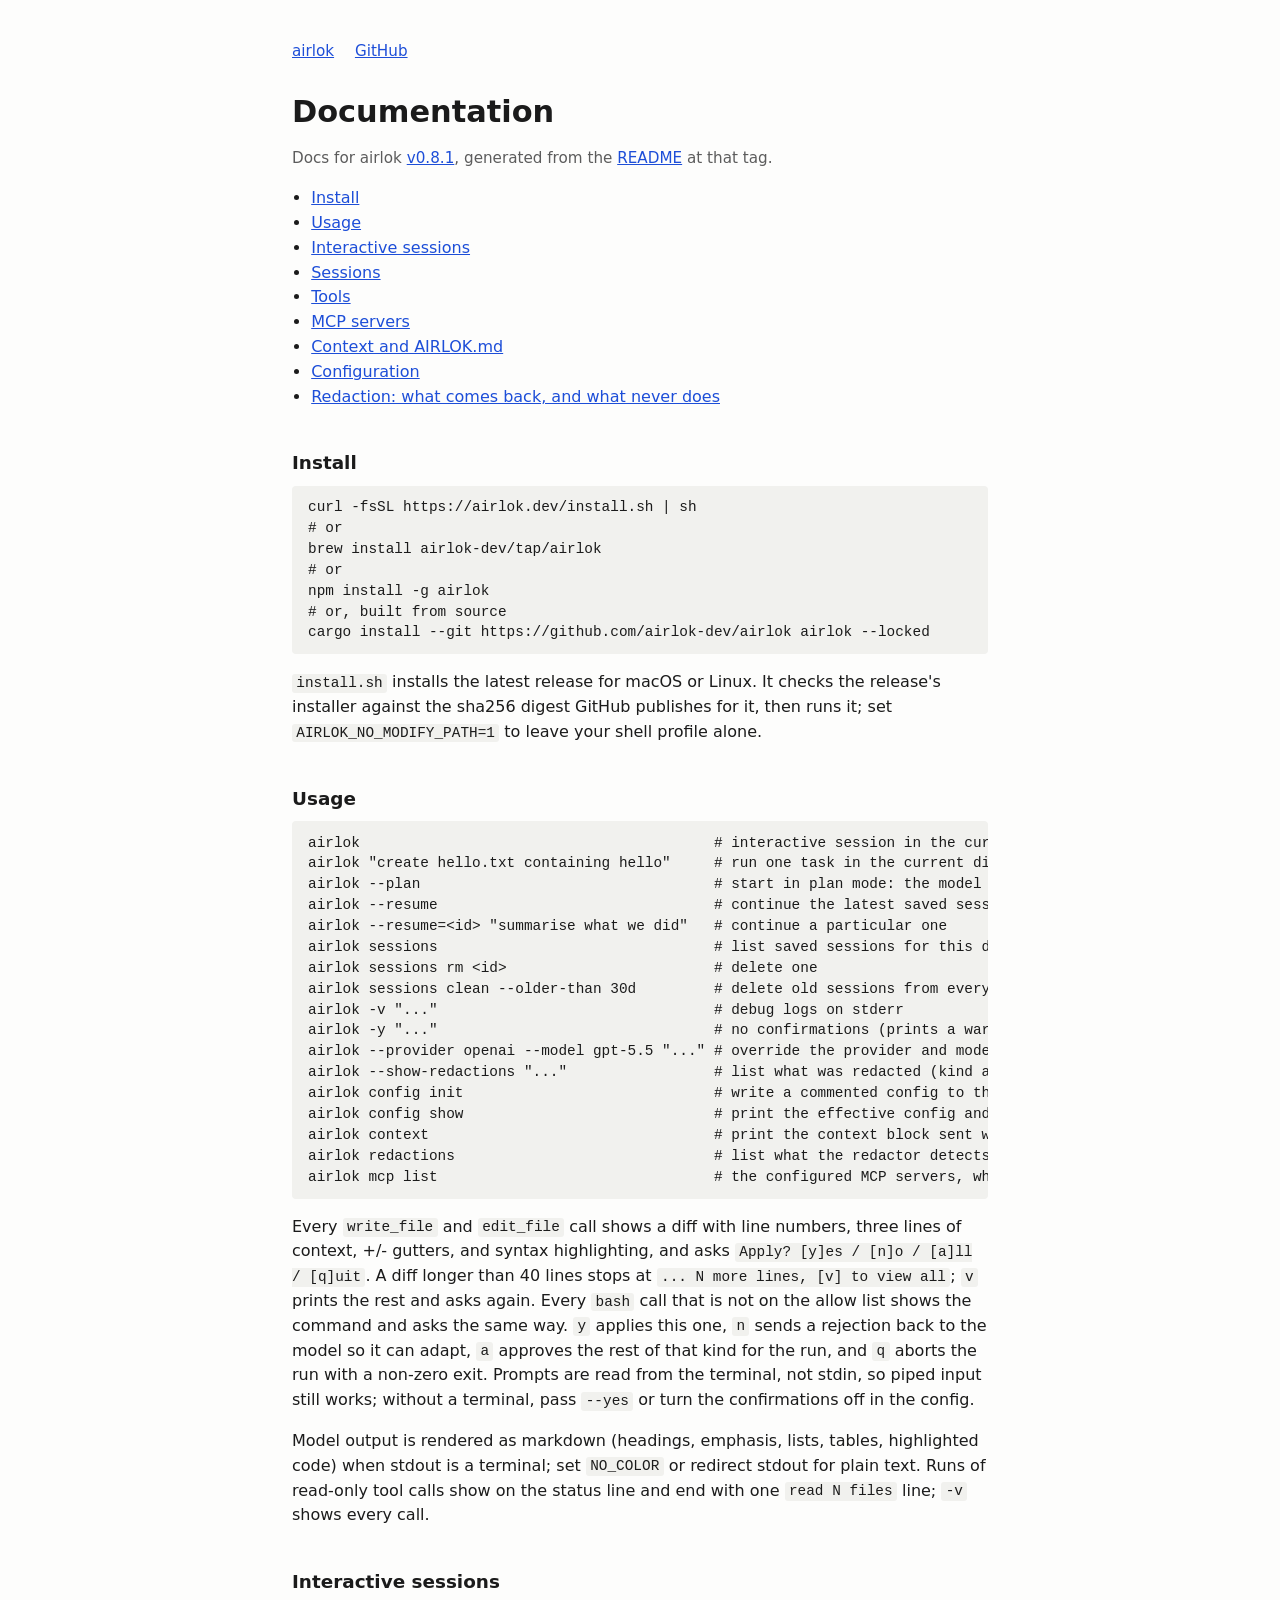
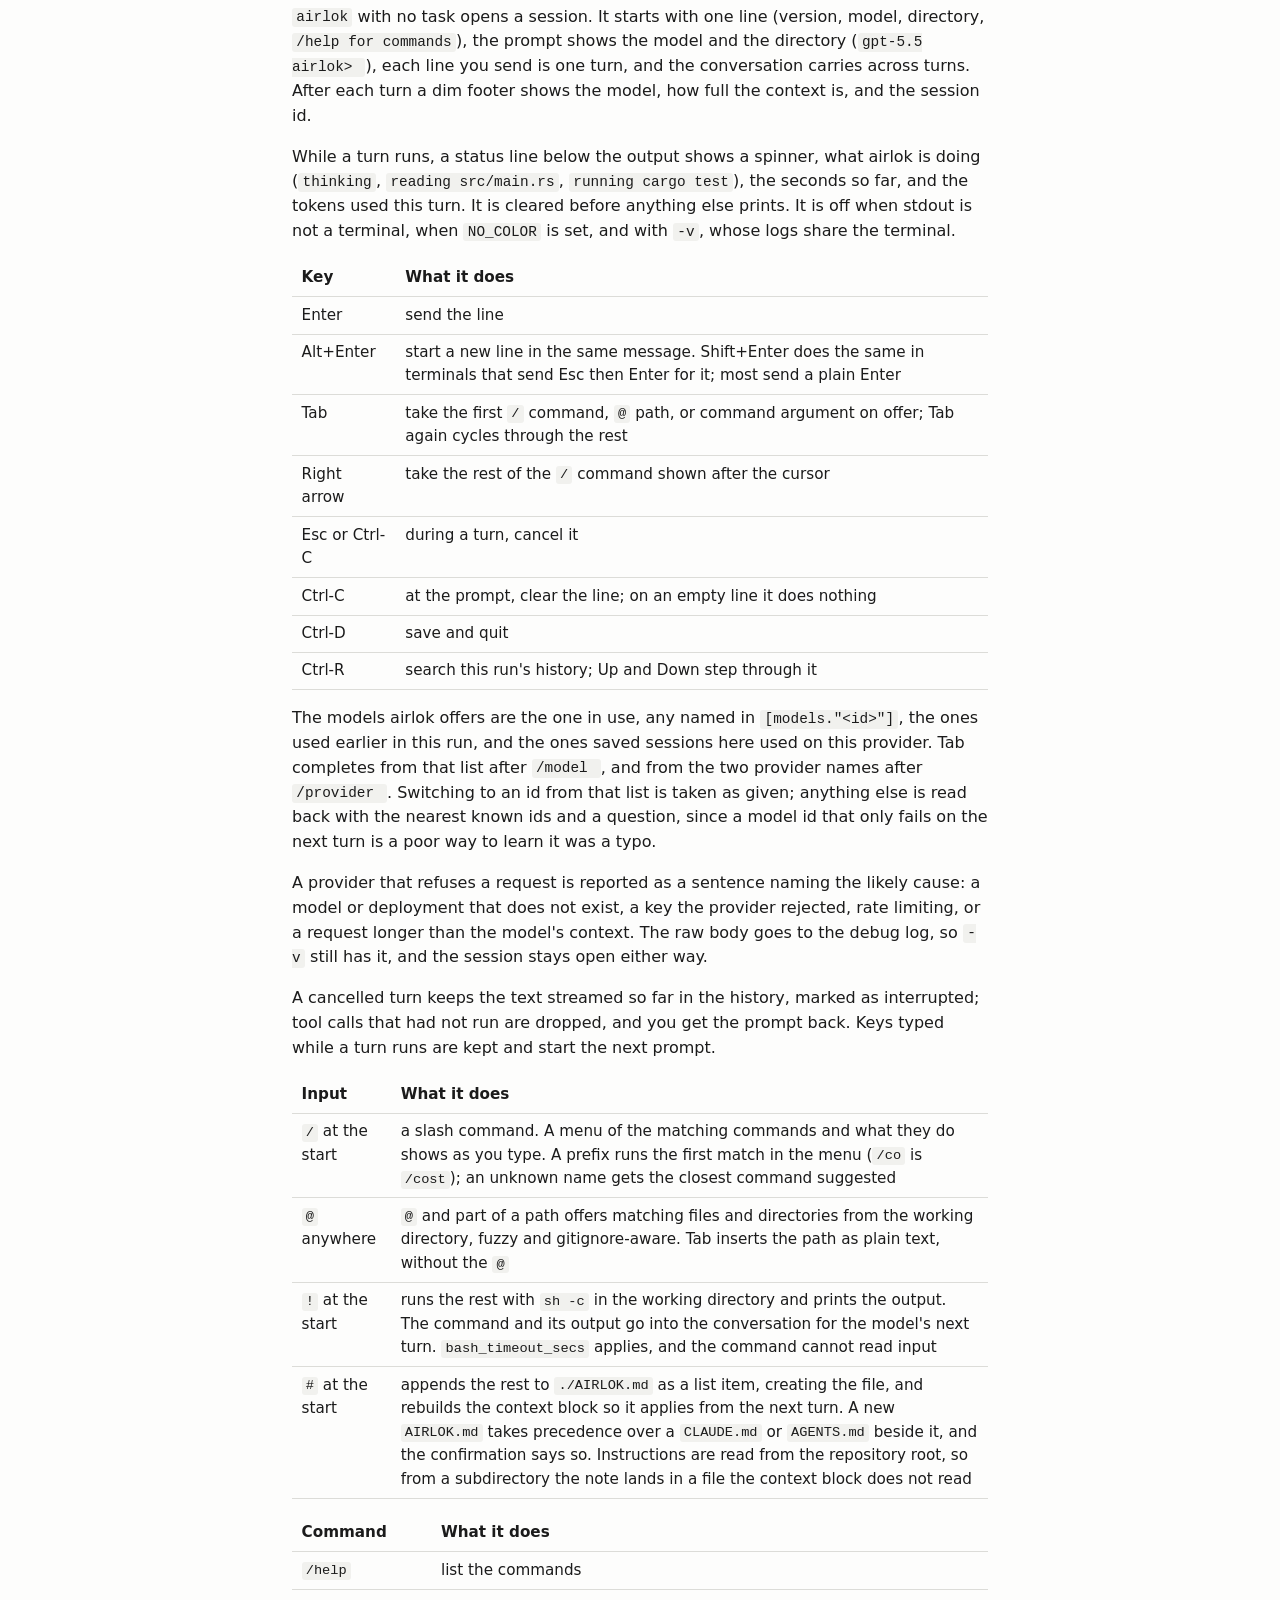
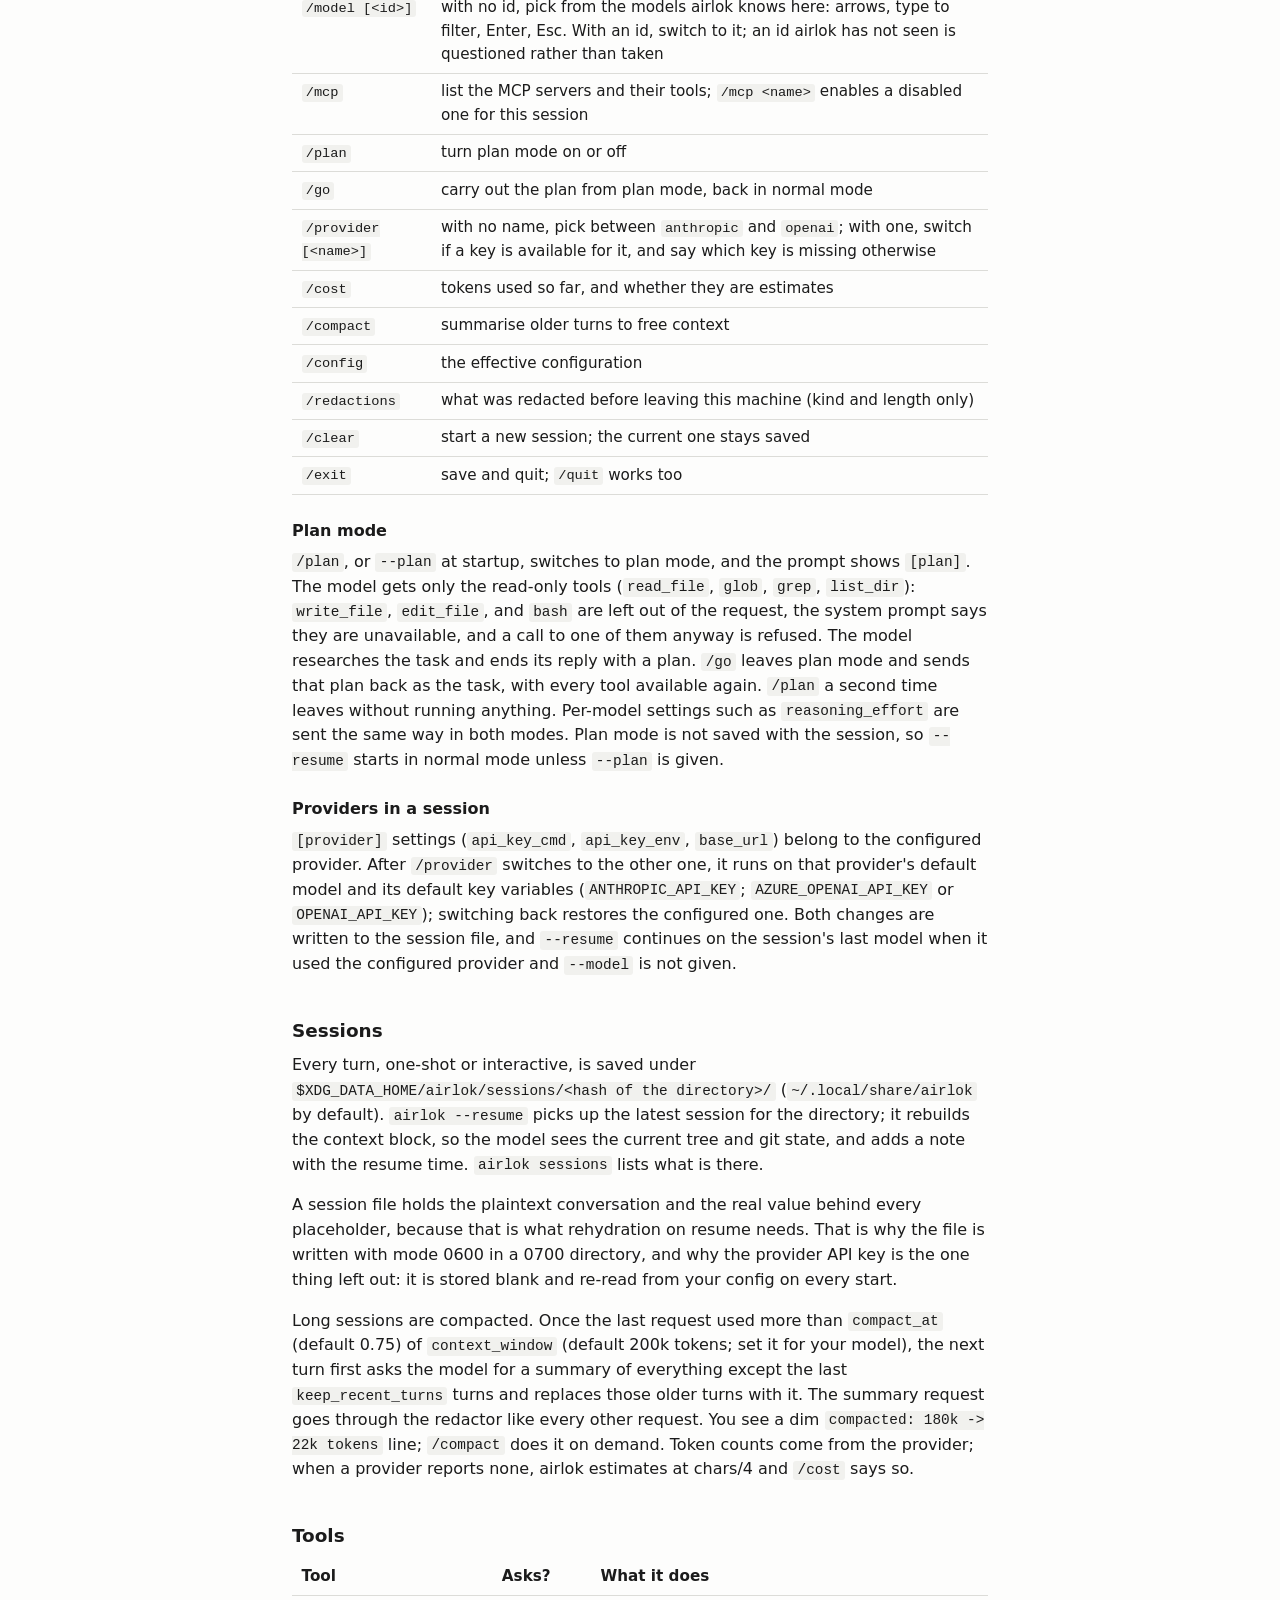
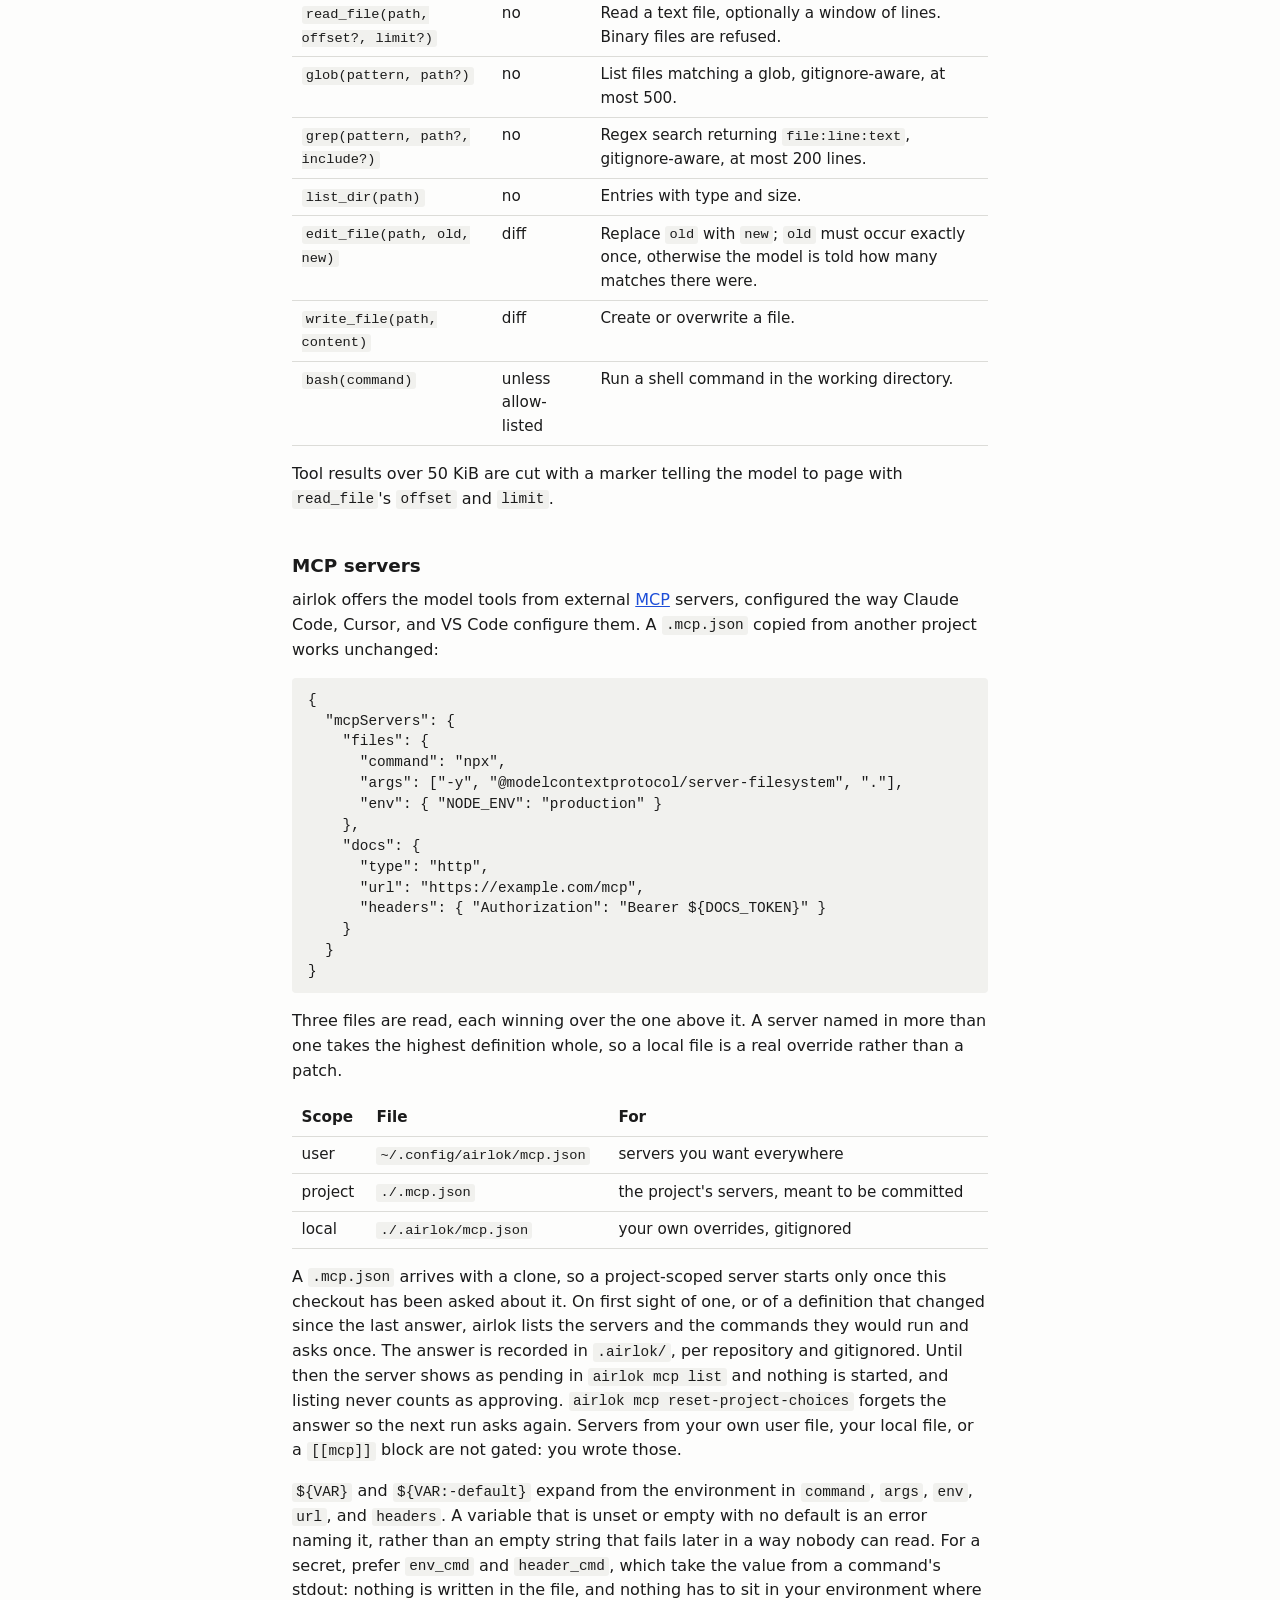
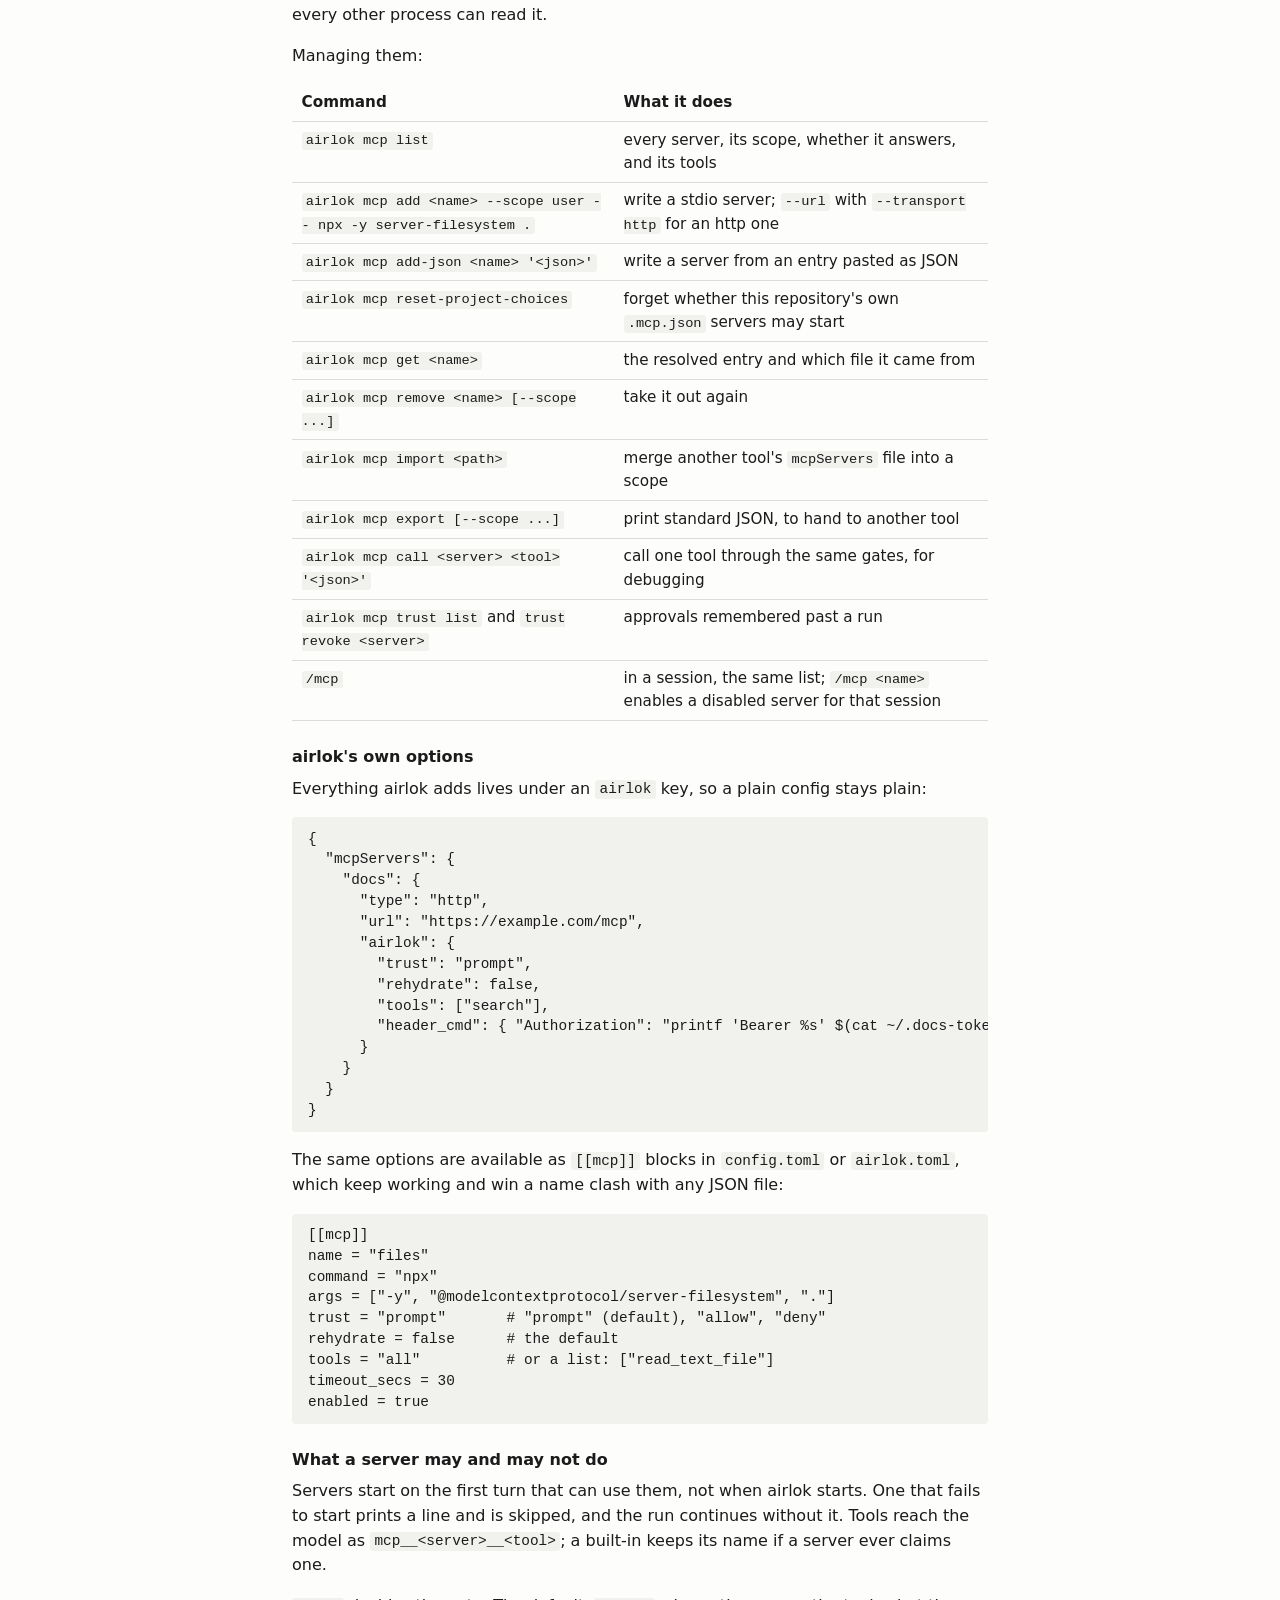
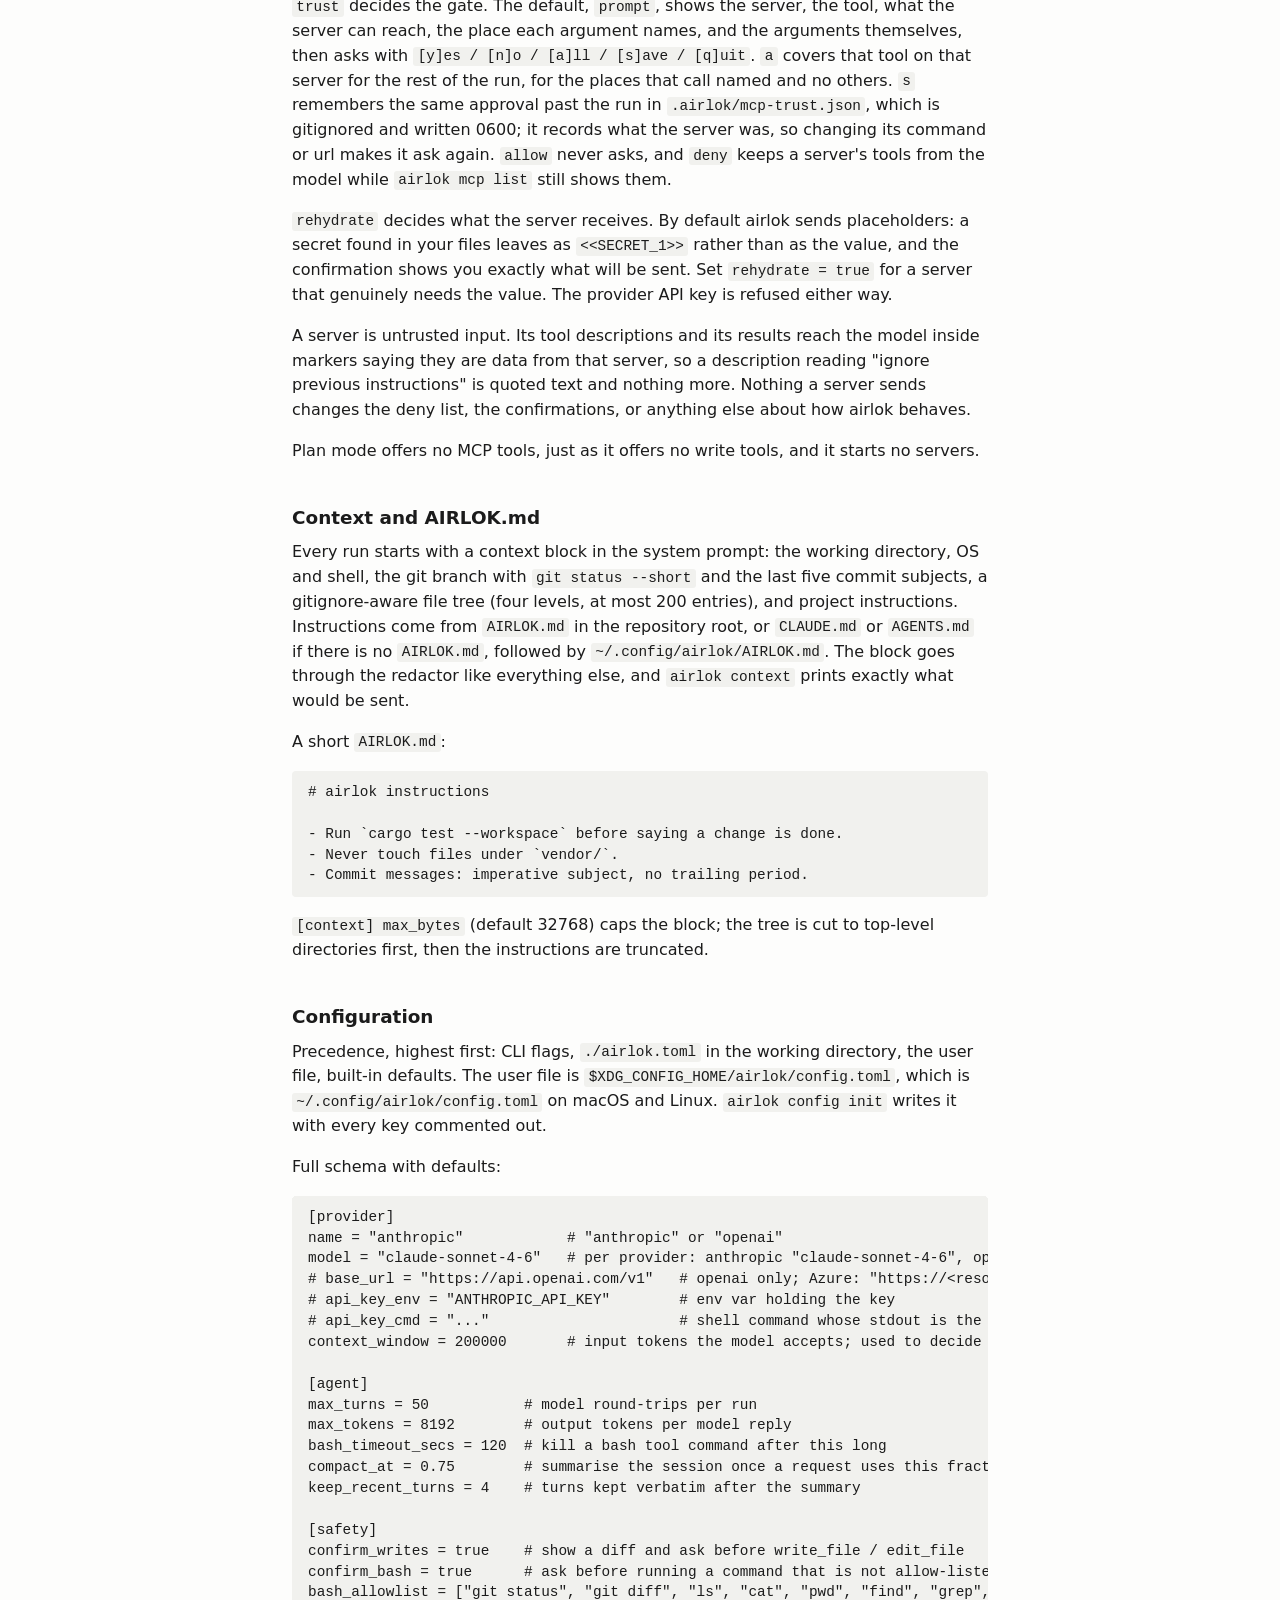
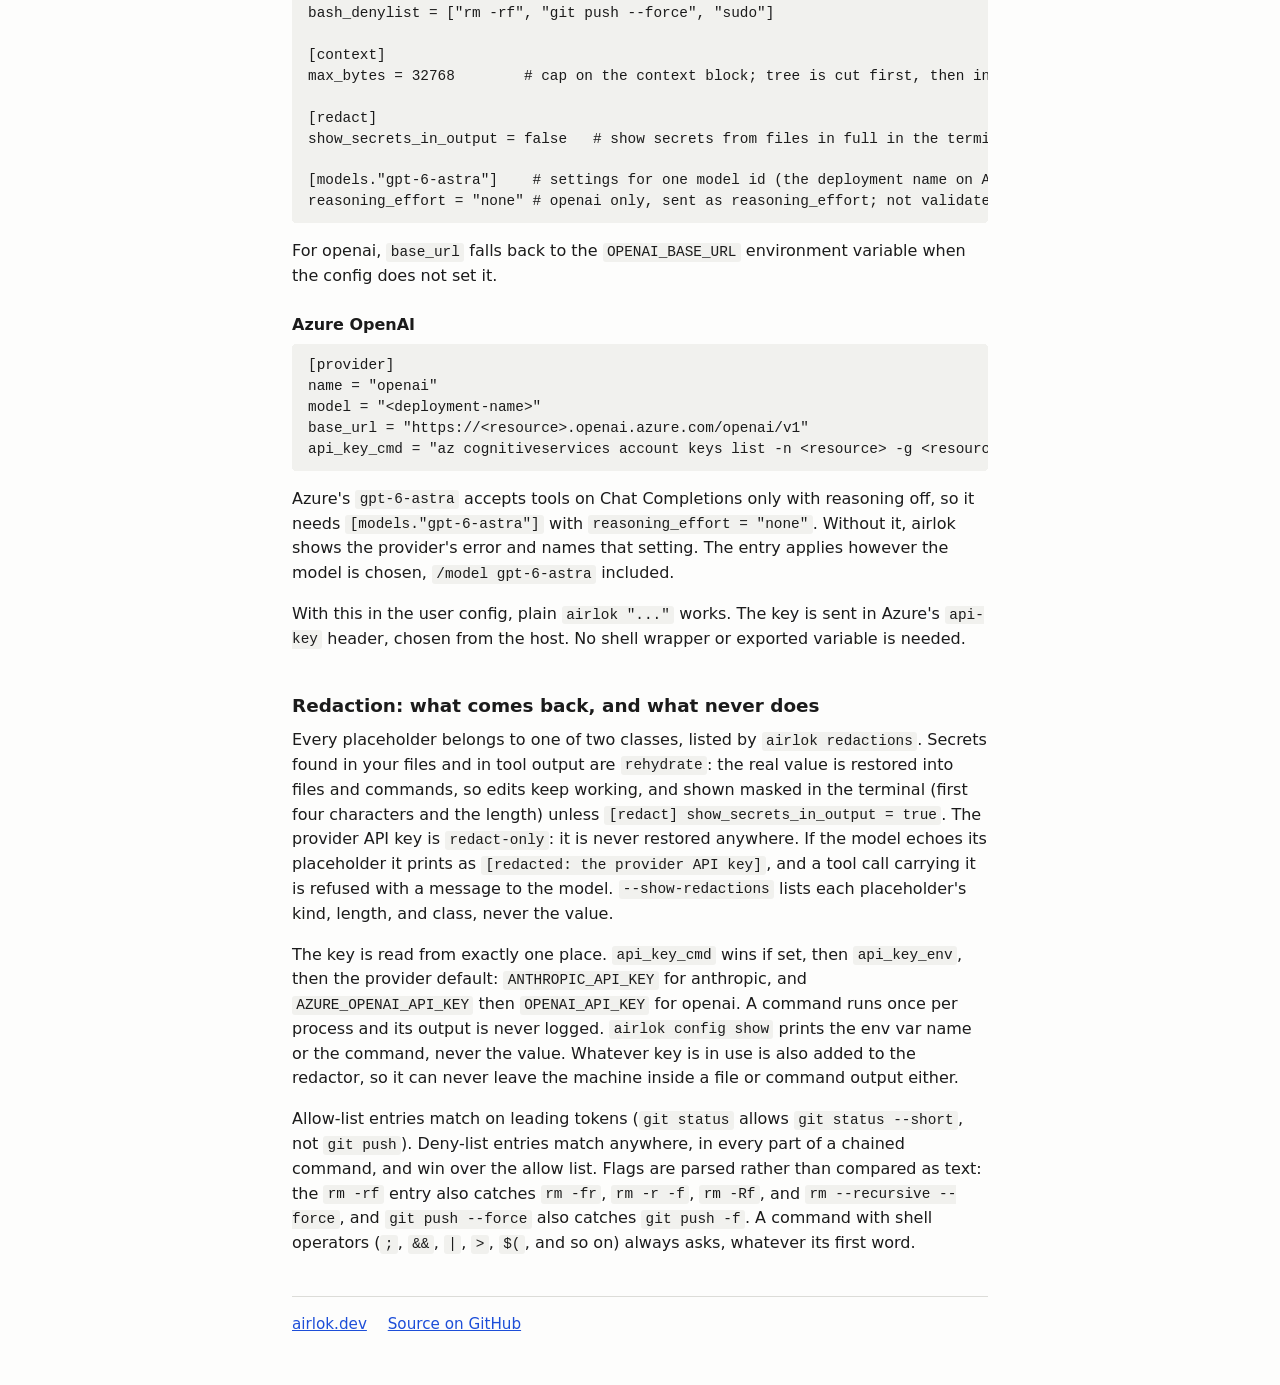
==== commit b19c14d1: "docs: regenerate for v0.8.1" ====
--- a/docs/index.html
+++ b/docs/index.html
@@ -12,7 +12,7 @@
 <main>
 <nav><a href="/">airlok</a> <a href="https://github.com/airlok-dev/airlok">GitHub</a></nav>
 <h1>Documentation</h1>
-<p class="note">Docs for airlok <a href="https://github.com/airlok-dev/airlok/releases/tag/v0.8.0">v0.8.0</a>, generated from the <a href="https://github.com/airlok-dev/airlok/blob/v0.8.0/README.md">README</a> at that tag.</p>
+<p class="note">Docs for airlok <a href="https://github.com/airlok-dev/airlok/releases/tag/v0.8.1">v0.8.1</a>, generated from the <a href="https://github.com/airlok-dev/airlok/blob/v0.8.1/README.md">README</a> at that tag.</p>
 <ul class="toc">
 <li><a href="#install">Install</a></li>
 <li><a href="#usage">Usage</a></li>
@@ -68,7 +68,7 @@
 <tbody>
 <tr><td>Enter</td><td>send the line</td></tr>
 <tr><td>Alt+Enter</td><td>start a new line in the same message. Shift+Enter does the same in terminals that send Esc then Enter for it; most send a plain Enter</td></tr>
-<tr><td>Tab</td><td>take the first <code>/</code> command or <code>@</code> path on offer; Tab again cycles through the rest</td></tr>
+<tr><td>Tab</td><td>take the first <code>/</code> command, <code>@</code> path, or command argument on offer; Tab again cycles through the rest</td></tr>
 <tr><td>Right arrow</td><td>take the rest of the <code>/</code> command shown after the cursor</td></tr>
 <tr><td>Esc or Ctrl-C</td><td>during a turn, cancel it</td></tr>
 <tr><td>Ctrl-C</td><td>at the prompt, clear the line; on an empty line it does nothing</td></tr>
@@ -77,6 +77,8 @@
 </tbody>
 </table>
 </div>
+<p>The models airlok offers are the one in use, any named in <code>[models."&lt;id&gt;"]</code>, the ones used earlier in this run, and the ones saved sessions here used on this provider. Tab completes from that list after <code>/model </code>, and from the two provider names after <code>/provider </code>. Switching to an id from that list is taken as given; anything else is read back with the nearest known ids and a question, since a model id that only fails on the next turn is a poor way to learn it was a typo.</p>
+<p>A provider that refuses a request is reported as a sentence naming the likely cause: a model or deployment that does not exist, a key the provider rejected, rate limiting, or a request longer than the model's context. The raw body goes to the debug log, so <code>-v</code> still has it, and the session stays open either way.</p>
 <p>A cancelled turn keeps the text streamed so far in the history, marked as interrupted; tool calls that had not run are dropped, and you get the prompt back. Keys typed while a turn runs are kept and start the next prompt.</p>
 <div class="table">
 <table>
@@ -94,11 +96,11 @@
 <thead><tr><th>Command</th><th>What it does</th></tr></thead>
 <tbody>
 <tr><td><code>/help</code></td><td>list the commands</td></tr>
-<tr><td><code>/model [&lt;id&gt;]</code></td><td>show the model, or use <code>&lt;id&gt;</code> for the rest of the session; not validated, the provider rejects a bad id on the next turn</td></tr>
+<tr><td><code>/model [&lt;id&gt;]</code></td><td>with no id, pick from the models airlok knows here: arrows, type to filter, Enter, Esc. With an id, switch to it; an id airlok has not seen is questioned rather than taken</td></tr>
 <tr><td><code>/mcp</code></td><td>list the MCP servers and their tools; <code>/mcp &lt;name&gt;</code> enables a disabled one for this session</td></tr>
 <tr><td><code>/plan</code></td><td>turn plan mode on or off</td></tr>
 <tr><td><code>/go</code></td><td>carry out the plan from plan mode, back in normal mode</td></tr>
-<tr><td><code>/provider [&lt;name&gt;]</code></td><td>show the provider, or switch to <code>anthropic</code> or <code>openai</code> if a key is available for it; says which key is missing otherwise</td></tr>
+<tr><td><code>/provider [&lt;name&gt;]</code></td><td>with no name, pick between <code>anthropic</code> and <code>openai</code>; with one, switch if a key is available for it, and say which key is missing otherwise</td></tr>
 <tr><td><code>/cost</code></td><td>tokens used so far, and whether they are estimates</td></tr>
 <tr><td><code>/compact</code></td><td>summarise older turns to free context</td></tr>
 <tr><td><code>/config</code></td><td>the effective configuration</td></tr>
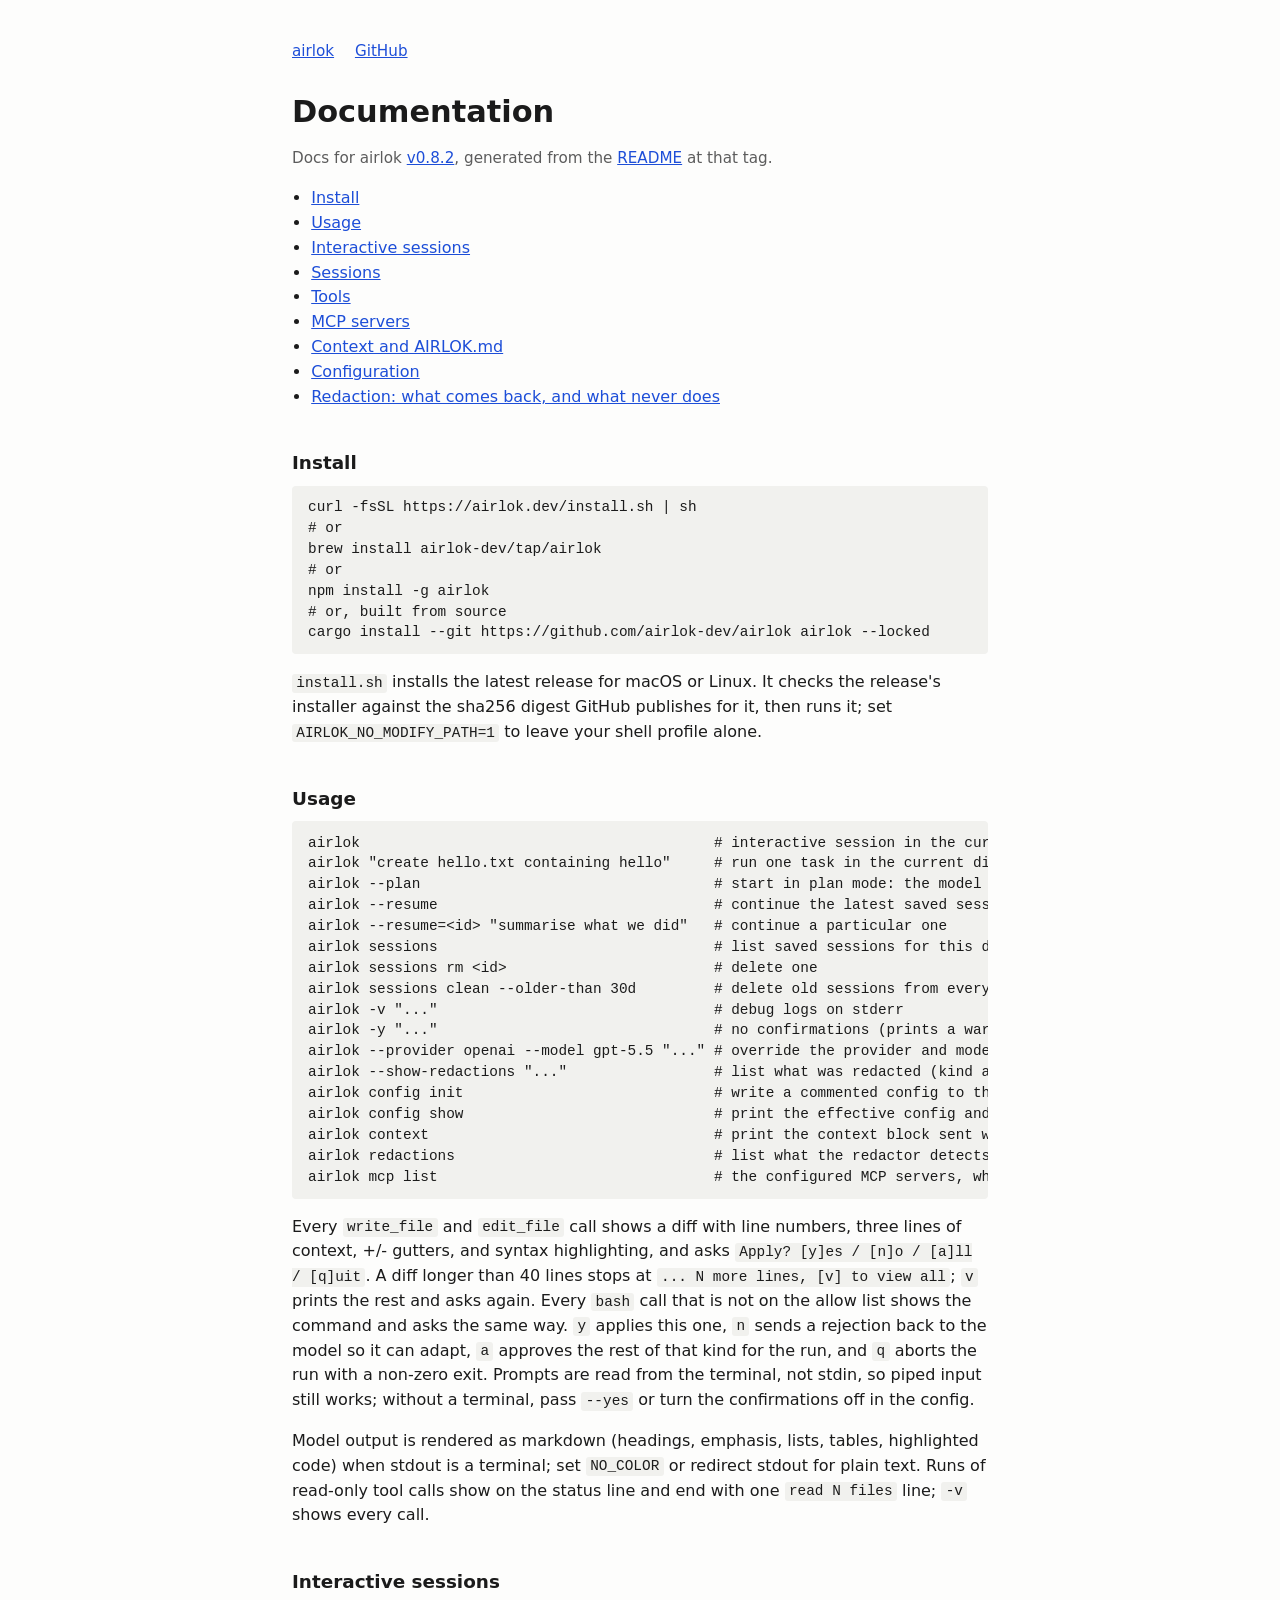
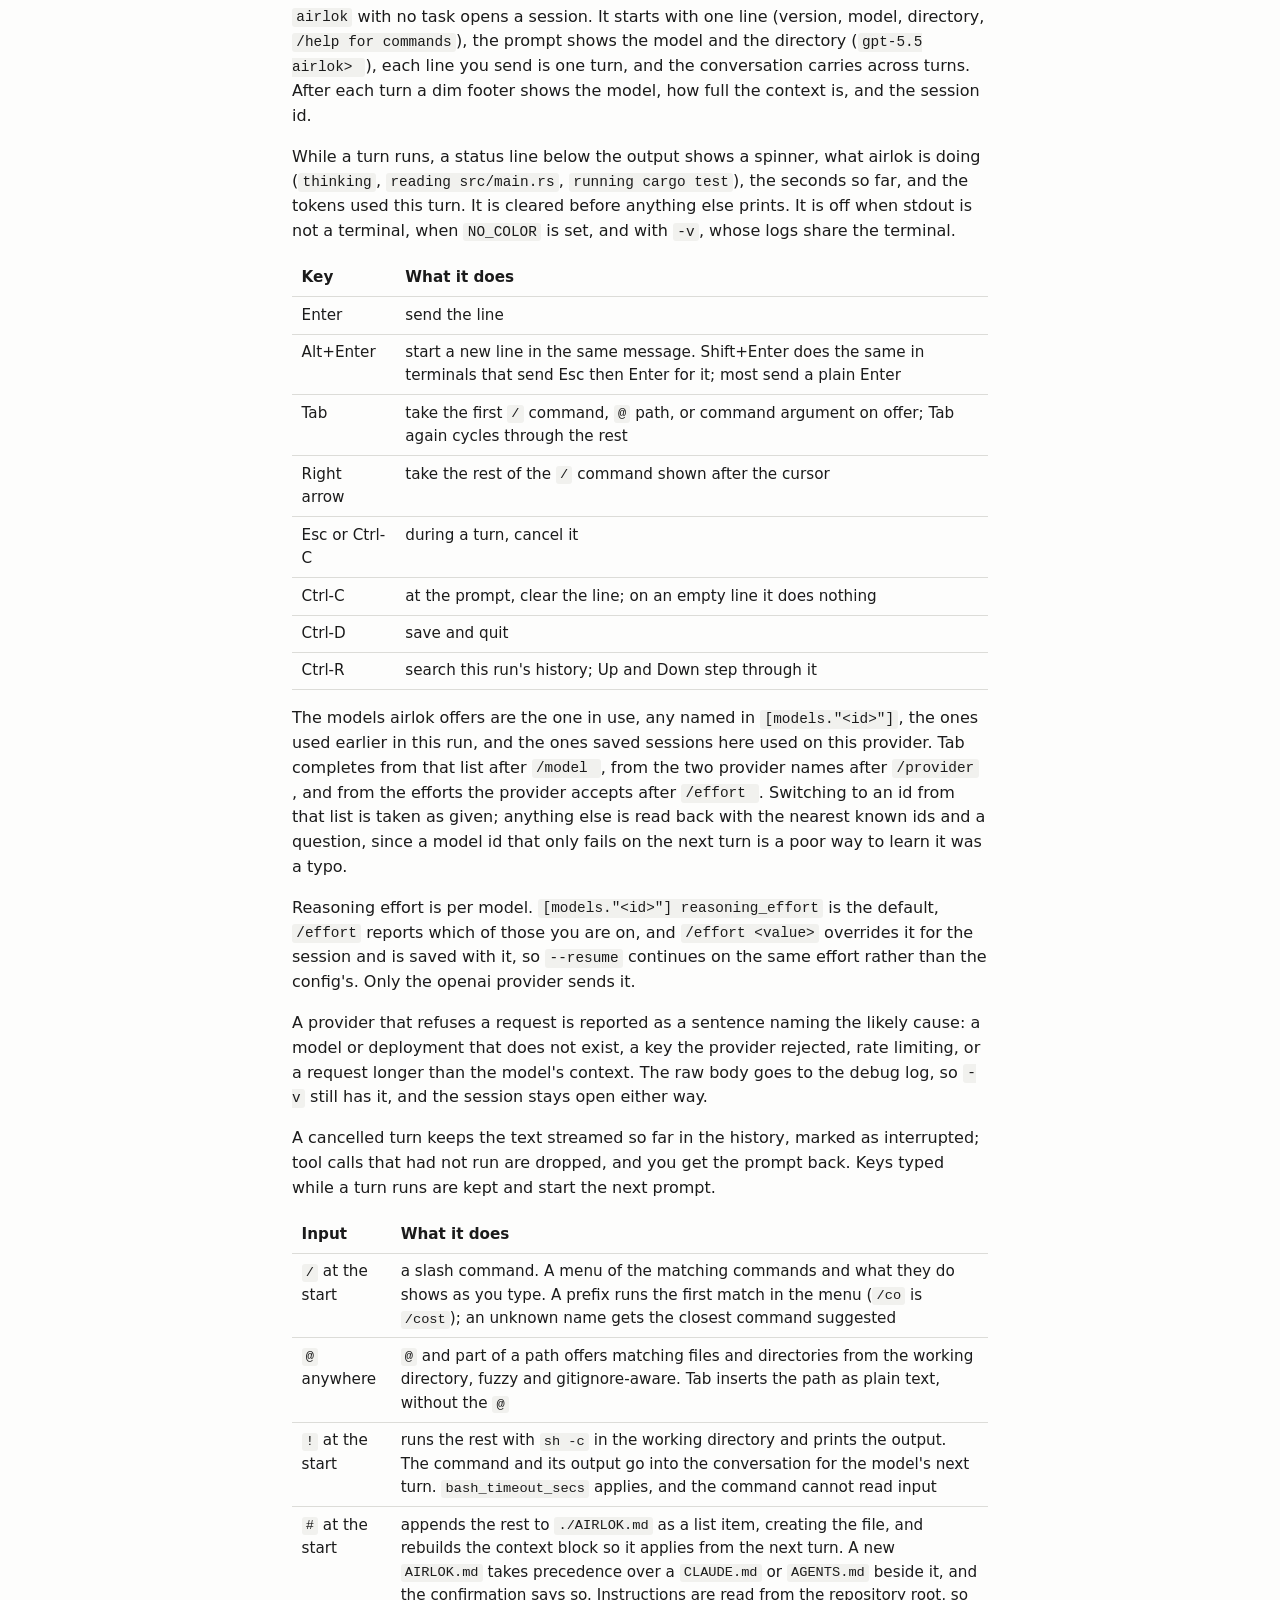
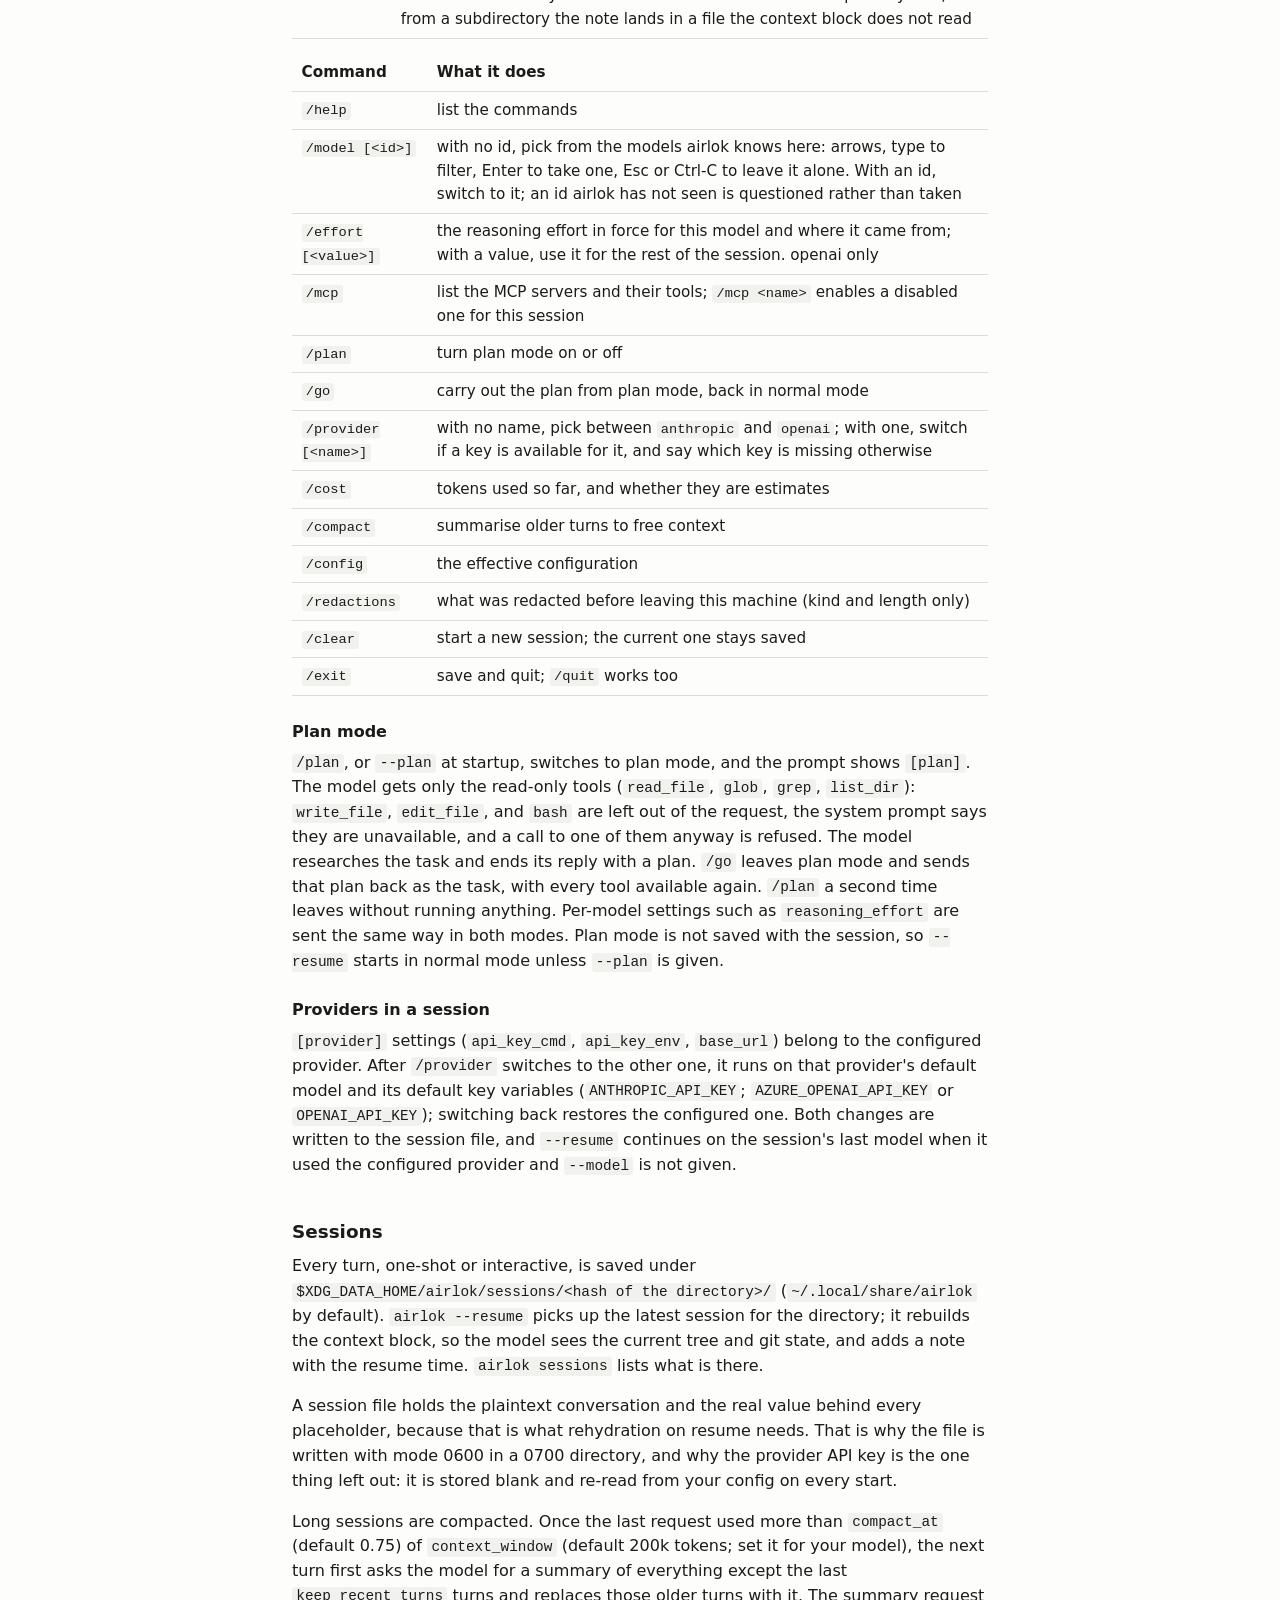
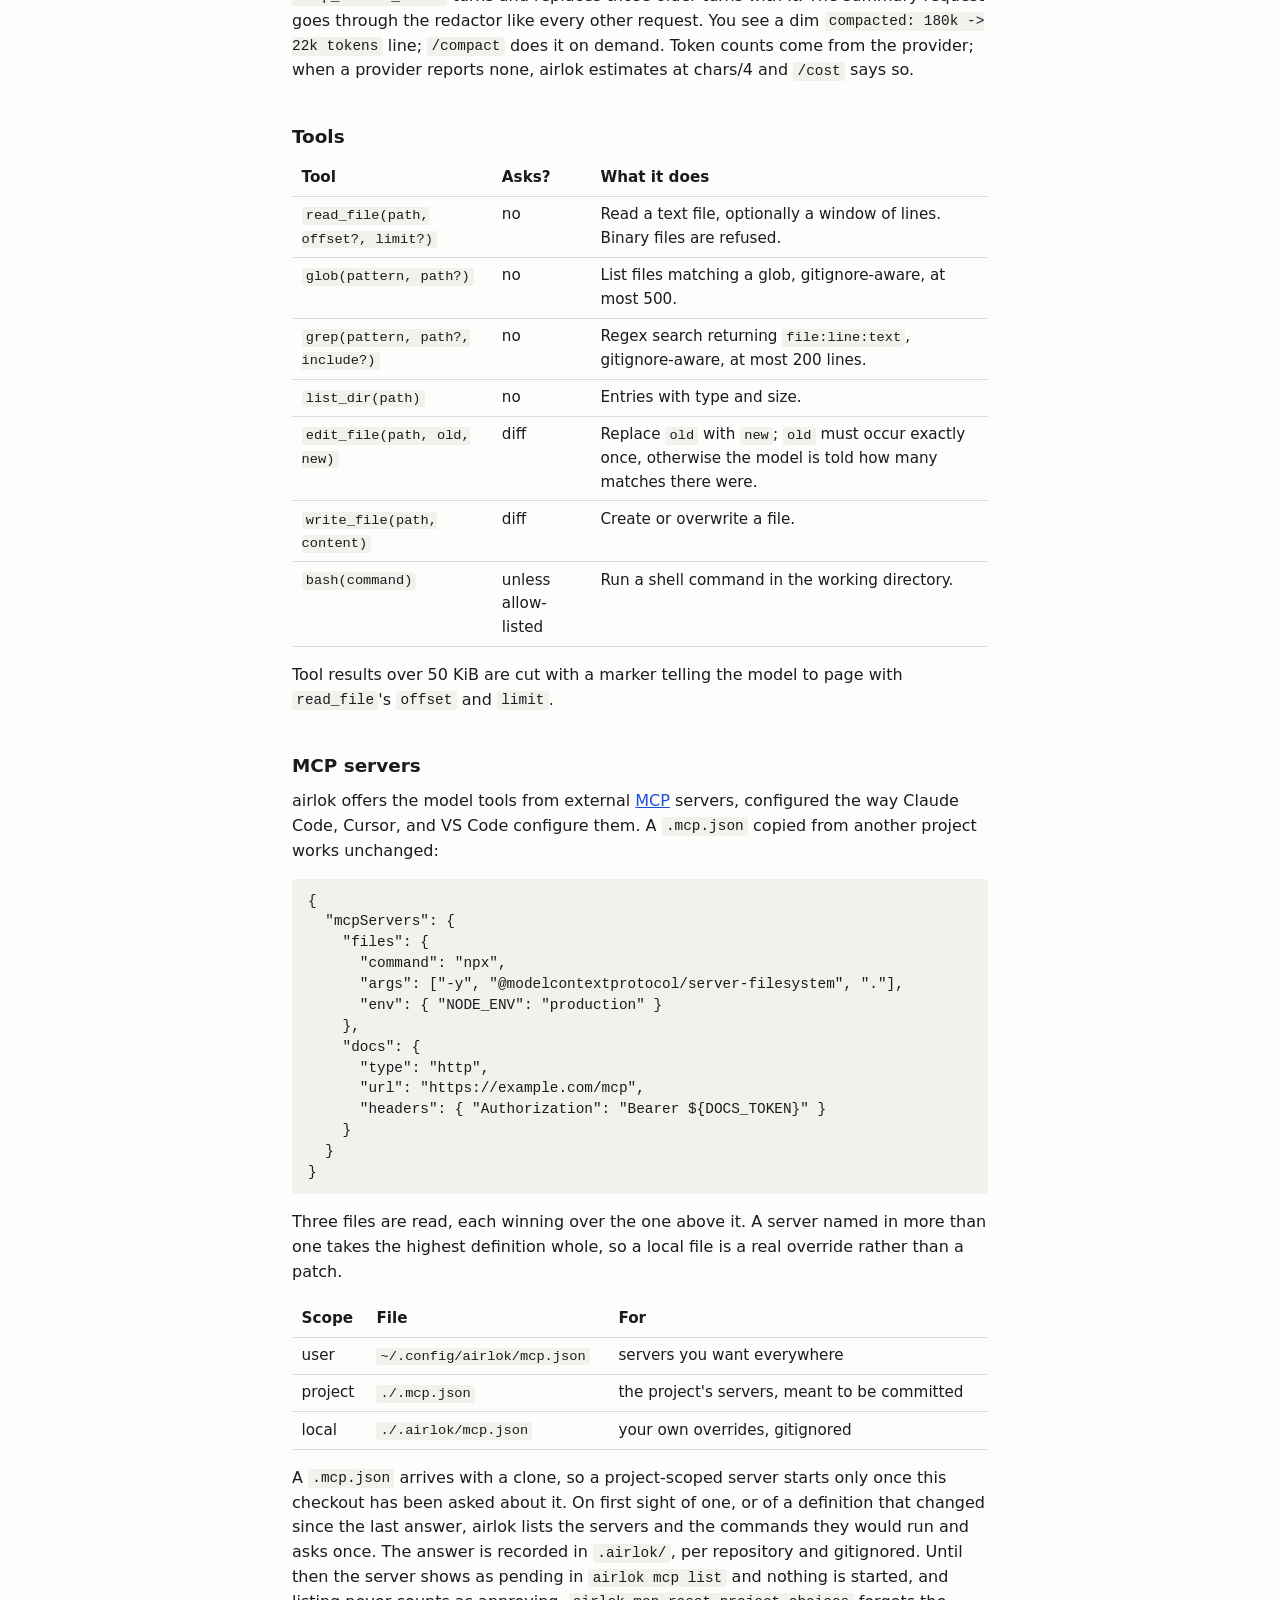
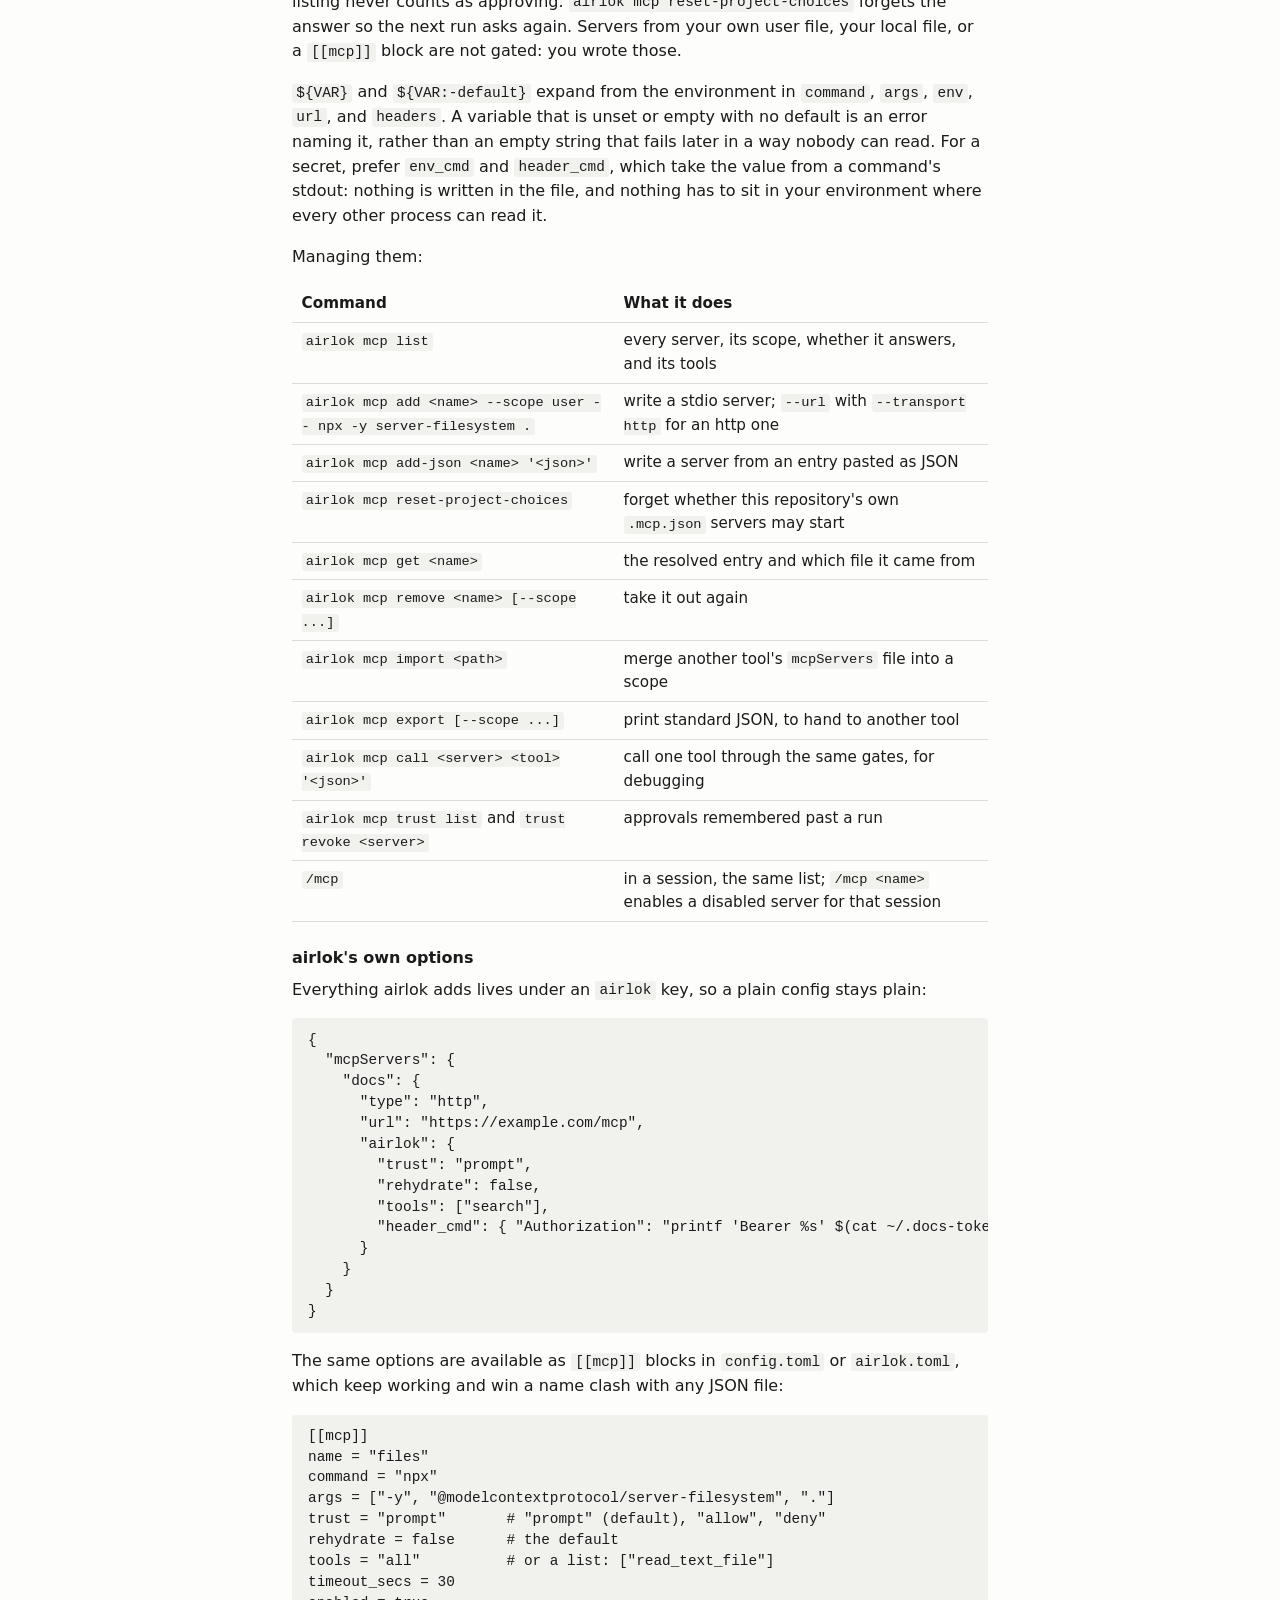
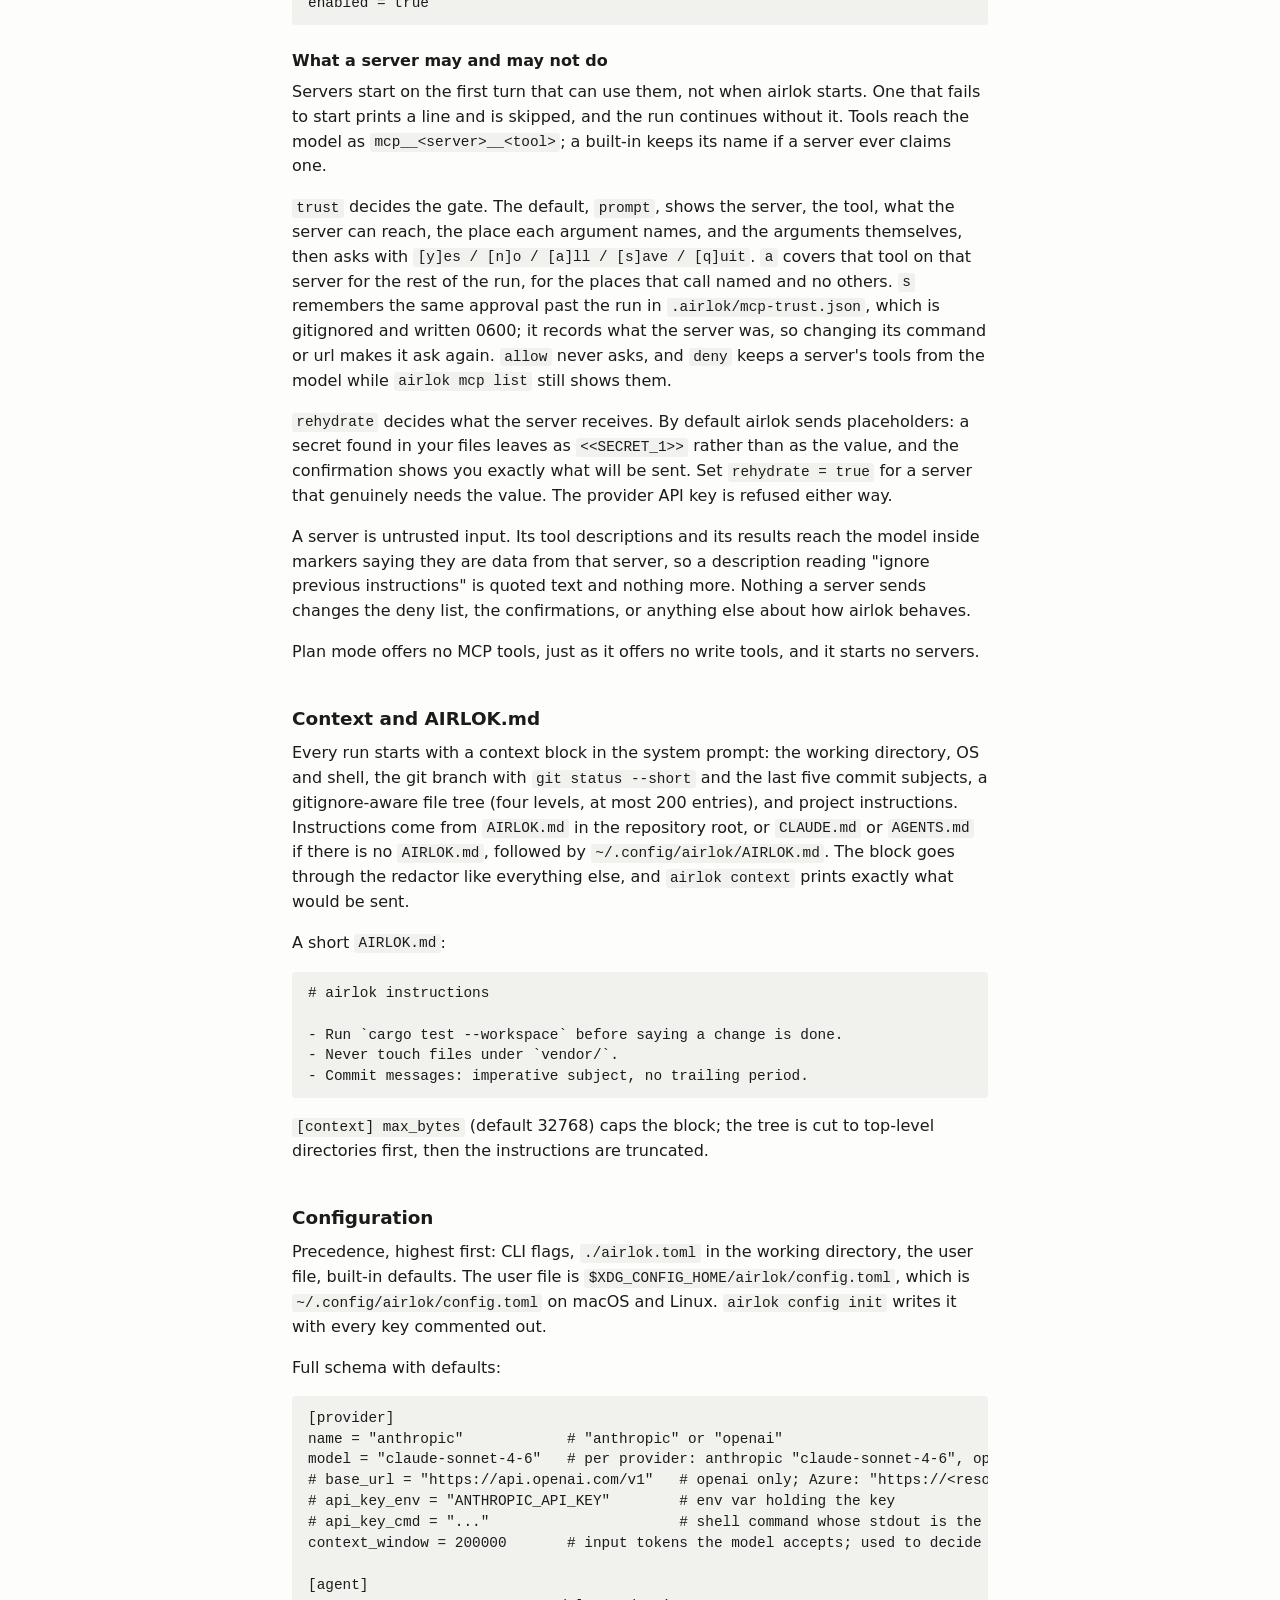
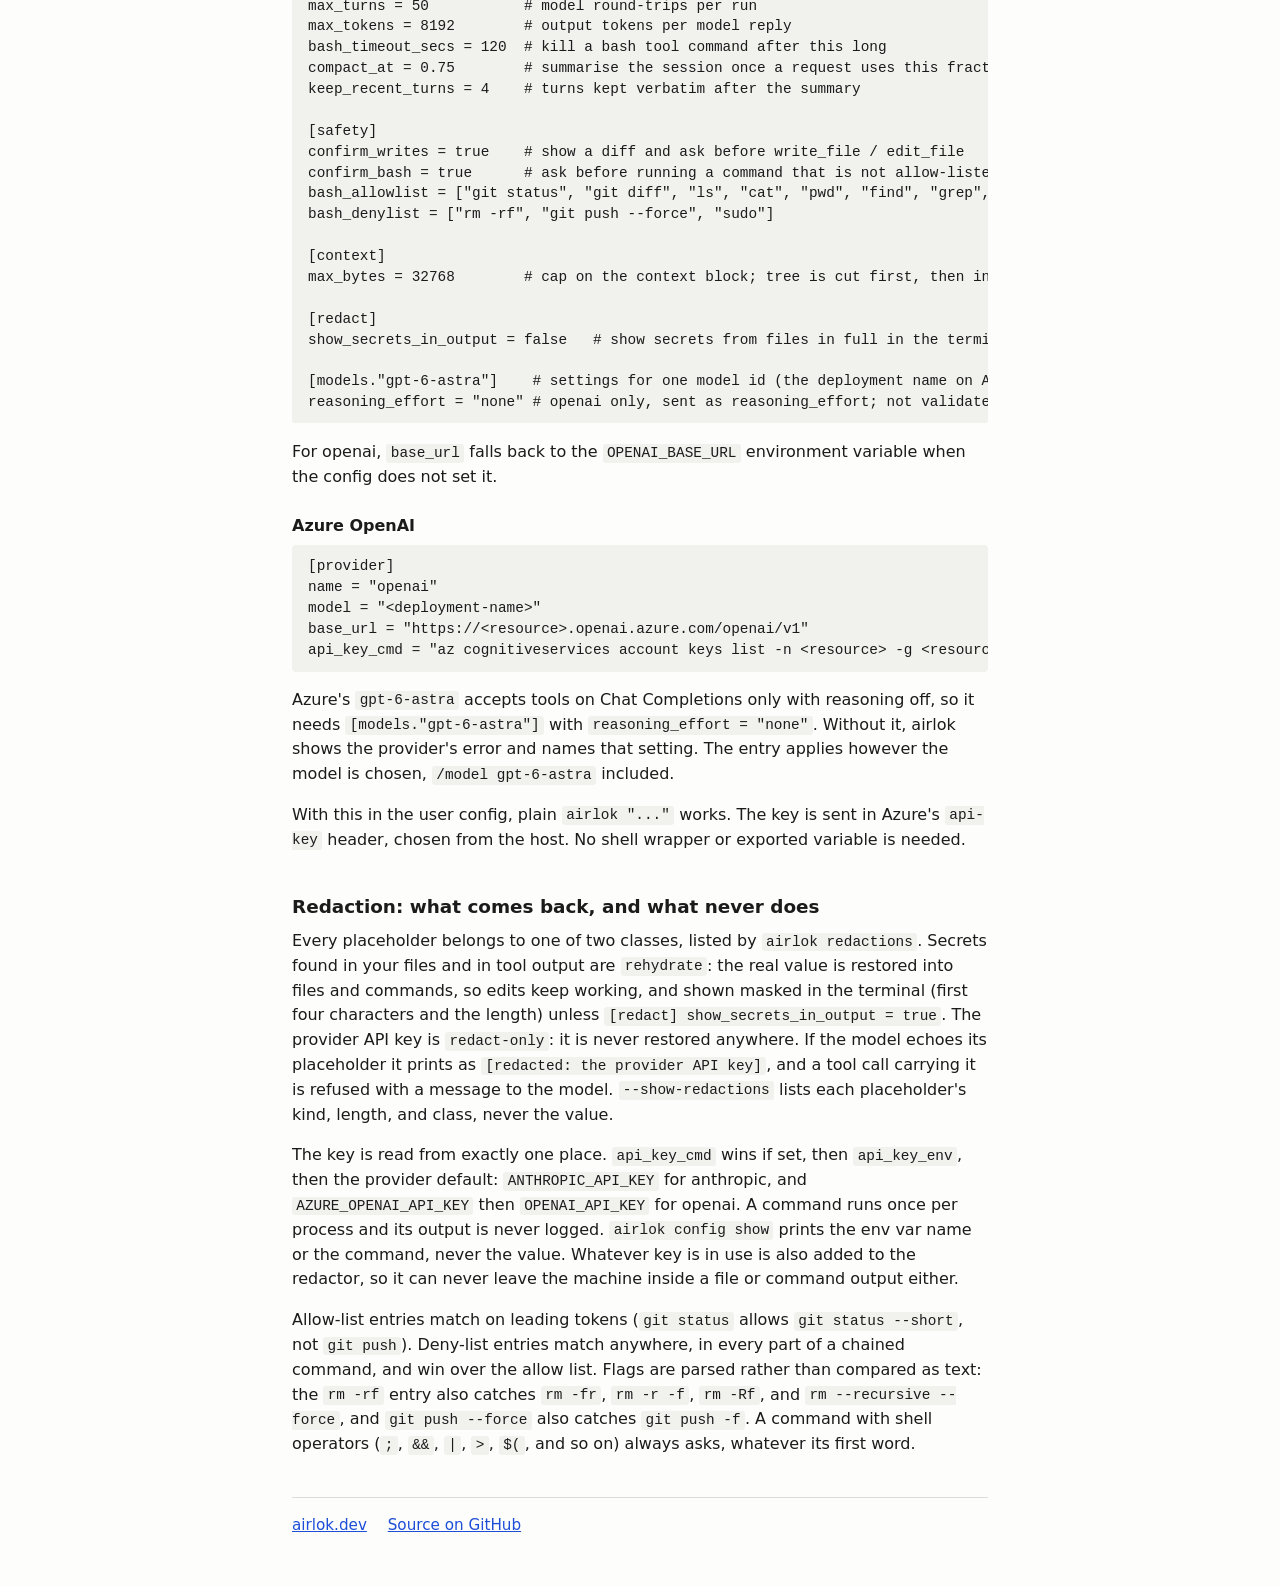
==== commit 4bcbf1fd: "docs: regenerate for v0.8.2" ====
--- a/docs/index.html
+++ b/docs/index.html
@@ -12,7 +12,7 @@
 <main>
 <nav><a href="/">airlok</a> <a href="https://github.com/airlok-dev/airlok">GitHub</a></nav>
 <h1>Documentation</h1>
-<p class="note">Docs for airlok <a href="https://github.com/airlok-dev/airlok/releases/tag/v0.8.1">v0.8.1</a>, generated from the <a href="https://github.com/airlok-dev/airlok/blob/v0.8.1/README.md">README</a> at that tag.</p>
+<p class="note">Docs for airlok <a href="https://github.com/airlok-dev/airlok/releases/tag/v0.8.2">v0.8.2</a>, generated from the <a href="https://github.com/airlok-dev/airlok/blob/v0.8.2/README.md">README</a> at that tag.</p>
 <ul class="toc">
 <li><a href="#install">Install</a></li>
 <li><a href="#usage">Usage</a></li>
@@ -77,7 +77,8 @@
 </tbody>
 </table>
 </div>
-<p>The models airlok offers are the one in use, any named in <code>[models."&lt;id&gt;"]</code>, the ones used earlier in this run, and the ones saved sessions here used on this provider. Tab completes from that list after <code>/model </code>, and from the two provider names after <code>/provider </code>. Switching to an id from that list is taken as given; anything else is read back with the nearest known ids and a question, since a model id that only fails on the next turn is a poor way to learn it was a typo.</p>
+<p>The models airlok offers are the one in use, any named in <code>[models."&lt;id&gt;"]</code>, the ones used earlier in this run, and the ones saved sessions here used on this provider. Tab completes from that list after <code>/model </code>, from the two provider names after <code>/provider </code>, and from the efforts the provider accepts after <code>/effort </code>. Switching to an id from that list is taken as given; anything else is read back with the nearest known ids and a question, since a model id that only fails on the next turn is a poor way to learn it was a typo.</p>
+<p>Reasoning effort is per model. <code>[models."&lt;id&gt;"] reasoning_effort</code> is the default, <code>/effort</code> reports which of those you are on, and <code>/effort &lt;value&gt;</code> overrides it for the session and is saved with it, so <code>--resume</code> continues on the same effort rather than the config's. Only the openai provider sends it.</p>
 <p>A provider that refuses a request is reported as a sentence naming the likely cause: a model or deployment that does not exist, a key the provider rejected, rate limiting, or a request longer than the model's context. The raw body goes to the debug log, so <code>-v</code> still has it, and the session stays open either way.</p>
 <p>A cancelled turn keeps the text streamed so far in the history, marked as interrupted; tool calls that had not run are dropped, and you get the prompt back. Keys typed while a turn runs are kept and start the next prompt.</p>
 <div class="table">
@@ -96,7 +97,8 @@
 <thead><tr><th>Command</th><th>What it does</th></tr></thead>
 <tbody>
 <tr><td><code>/help</code></td><td>list the commands</td></tr>
-<tr><td><code>/model [&lt;id&gt;]</code></td><td>with no id, pick from the models airlok knows here: arrows, type to filter, Enter, Esc. With an id, switch to it; an id airlok has not seen is questioned rather than taken</td></tr>
+<tr><td><code>/model [&lt;id&gt;]</code></td><td>with no id, pick from the models airlok knows here: arrows, type to filter, Enter to take one, Esc or Ctrl-C to leave it alone. With an id, switch to it; an id airlok has not seen is questioned rather than taken</td></tr>
+<tr><td><code>/effort [&lt;value&gt;]</code></td><td>the reasoning effort in force for this model and where it came from; with a value, use it for the rest of the session. openai only</td></tr>
 <tr><td><code>/mcp</code></td><td>list the MCP servers and their tools; <code>/mcp &lt;name&gt;</code> enables a disabled one for this session</td></tr>
 <tr><td><code>/plan</code></td><td>turn plan mode on or off</td></tr>
 <tr><td><code>/go</code></td><td>carry out the plan from plan mode, back in normal mode</td></tr>
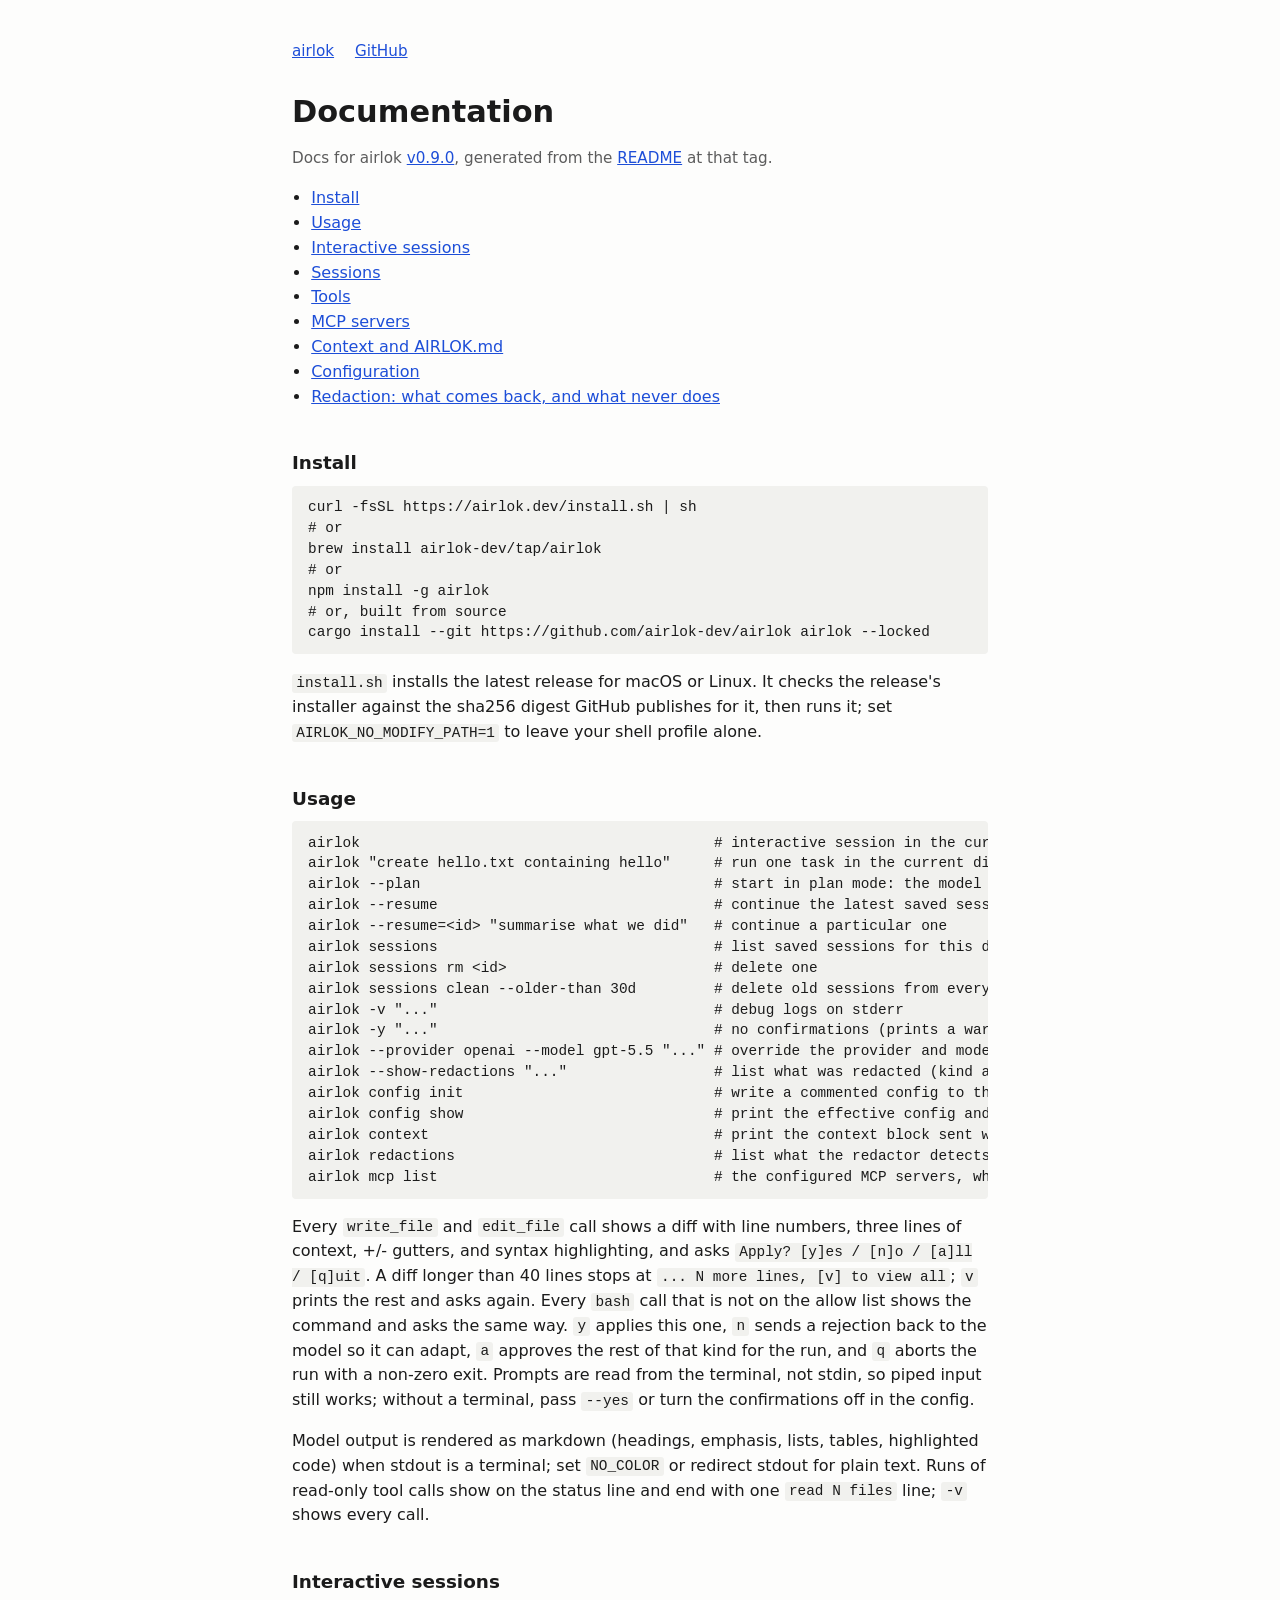
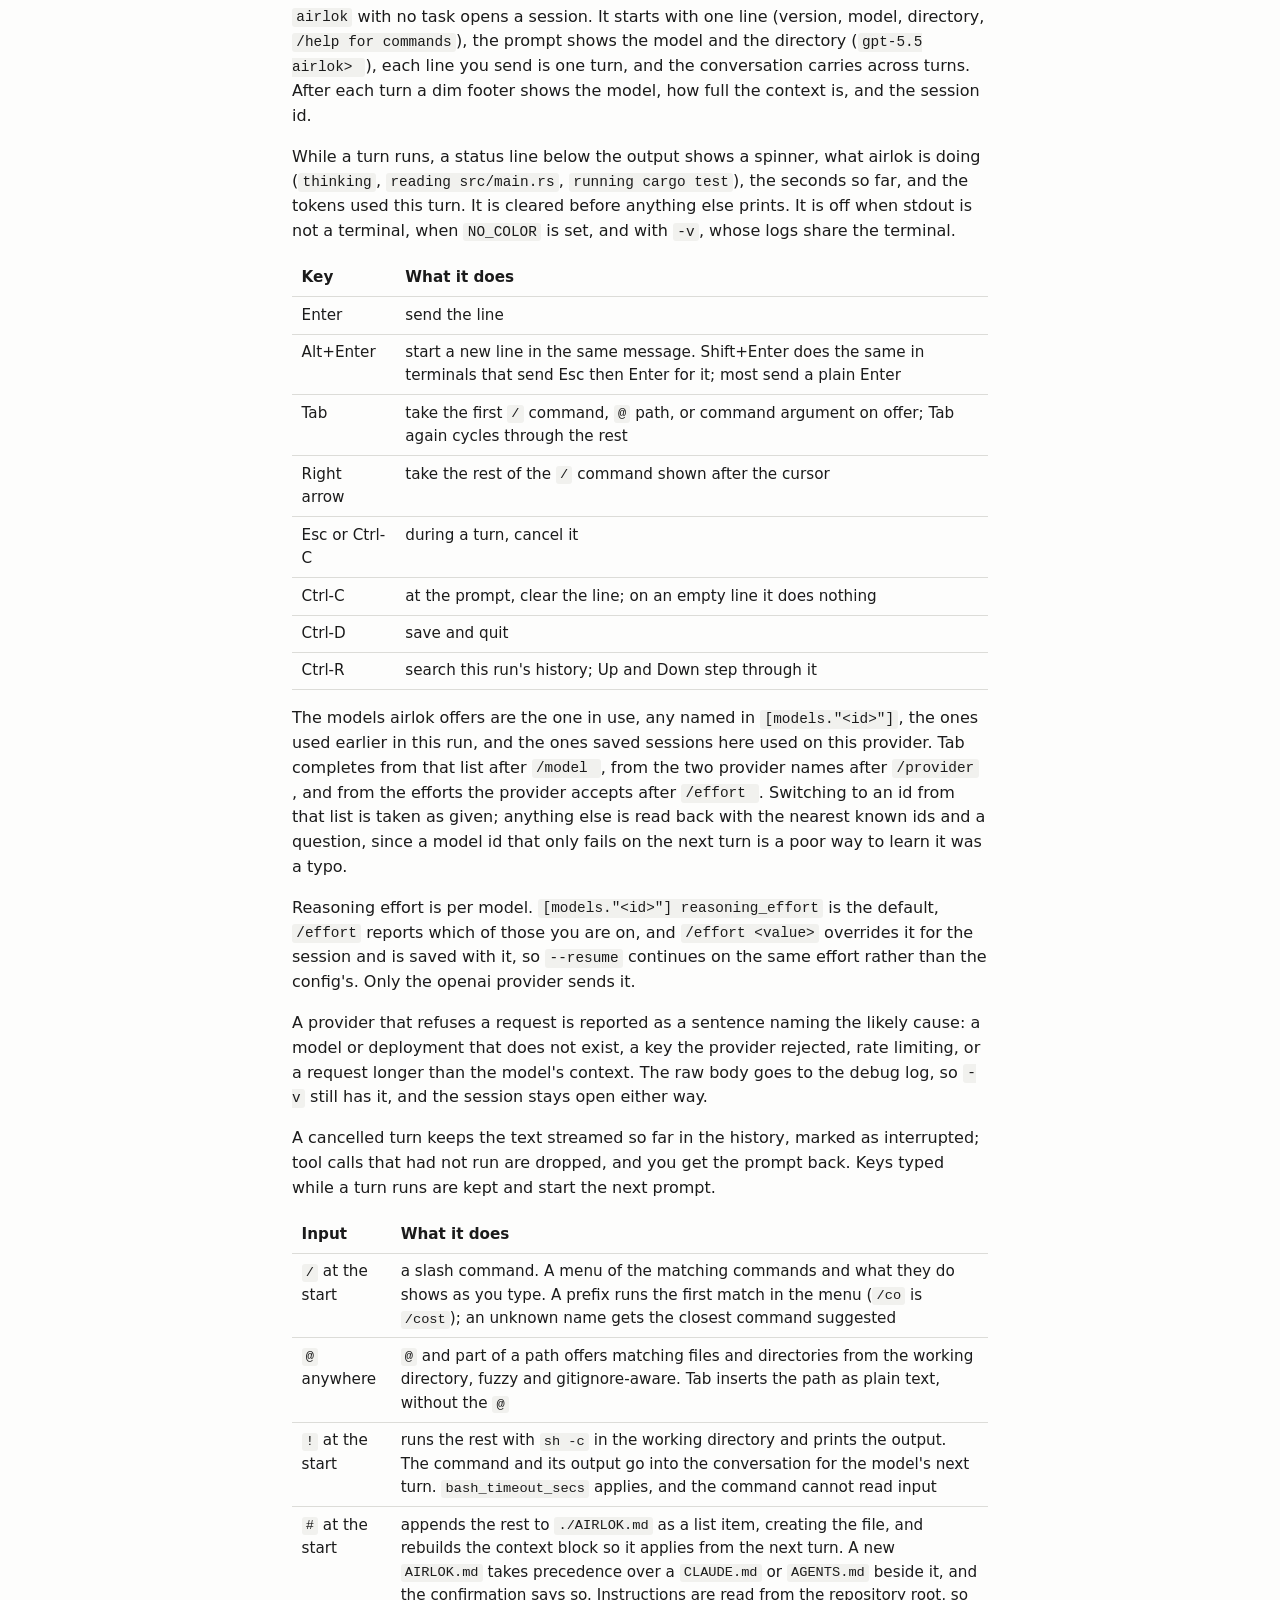
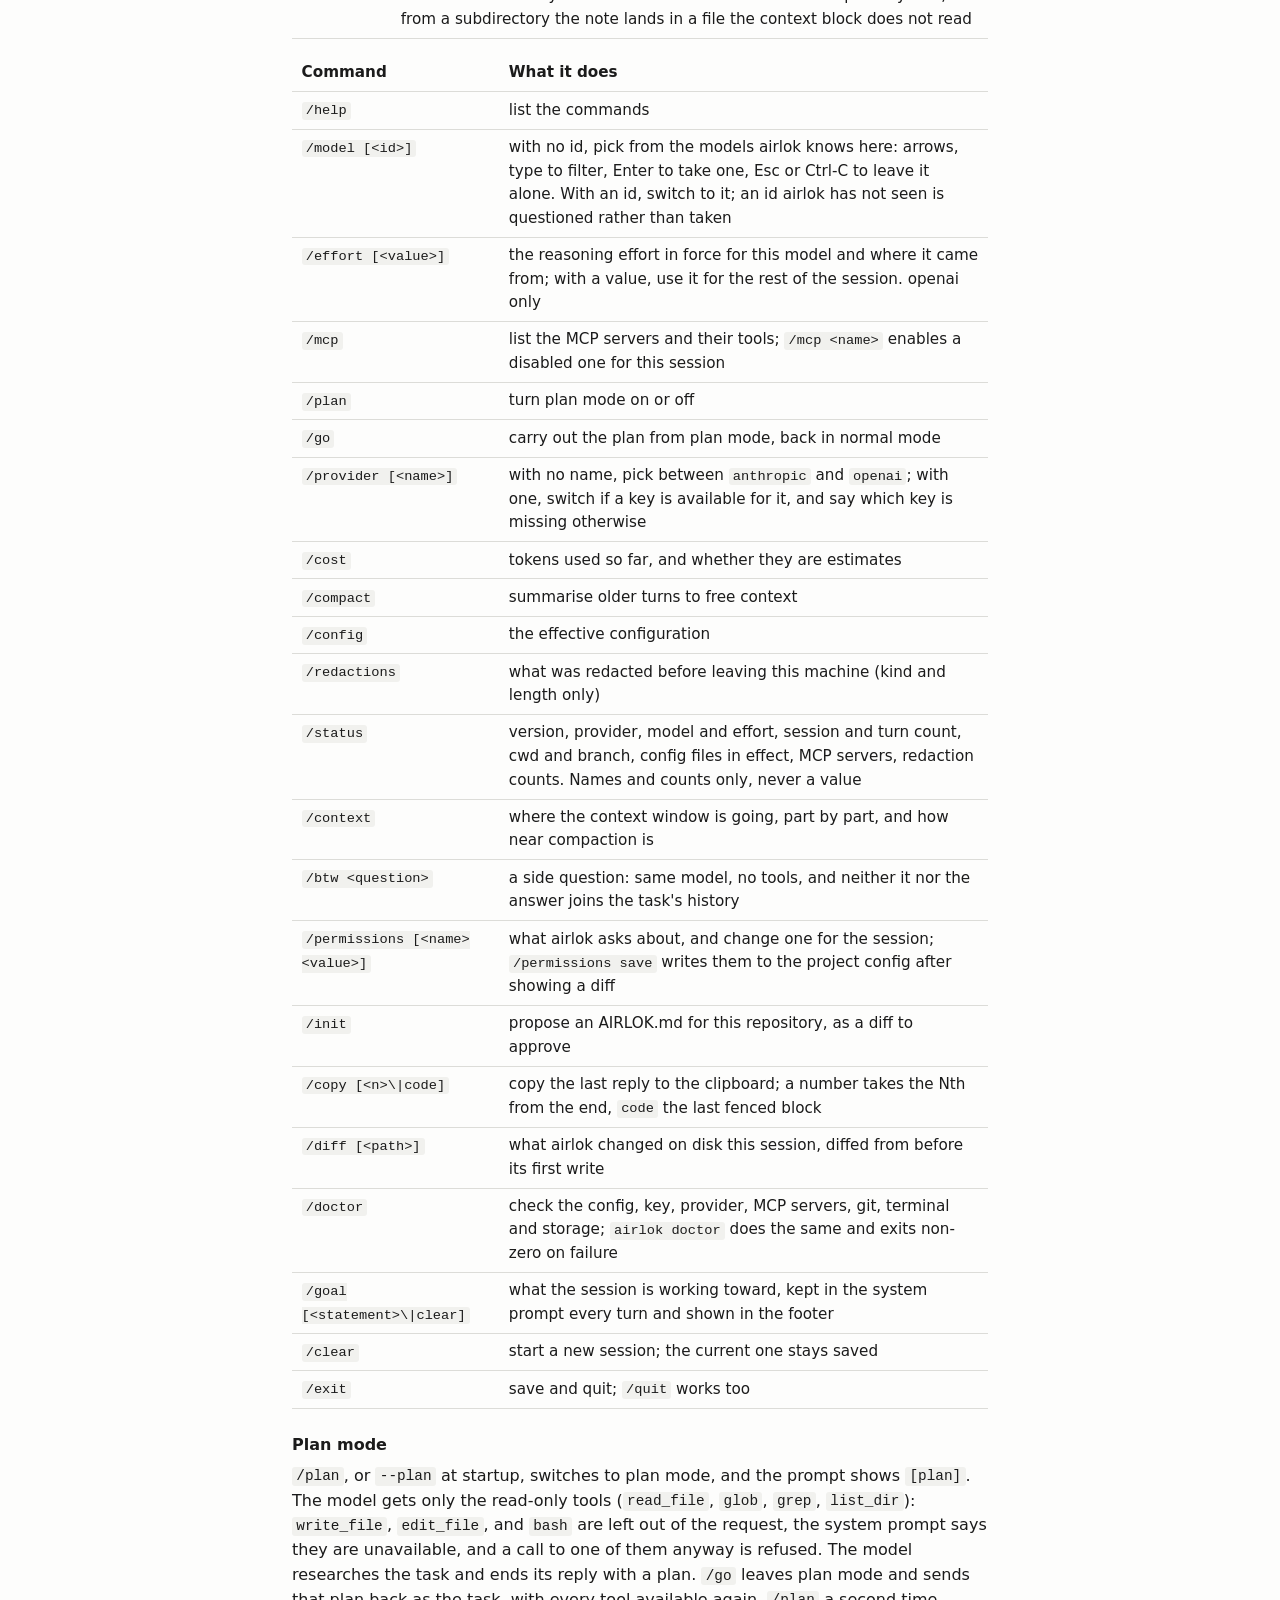
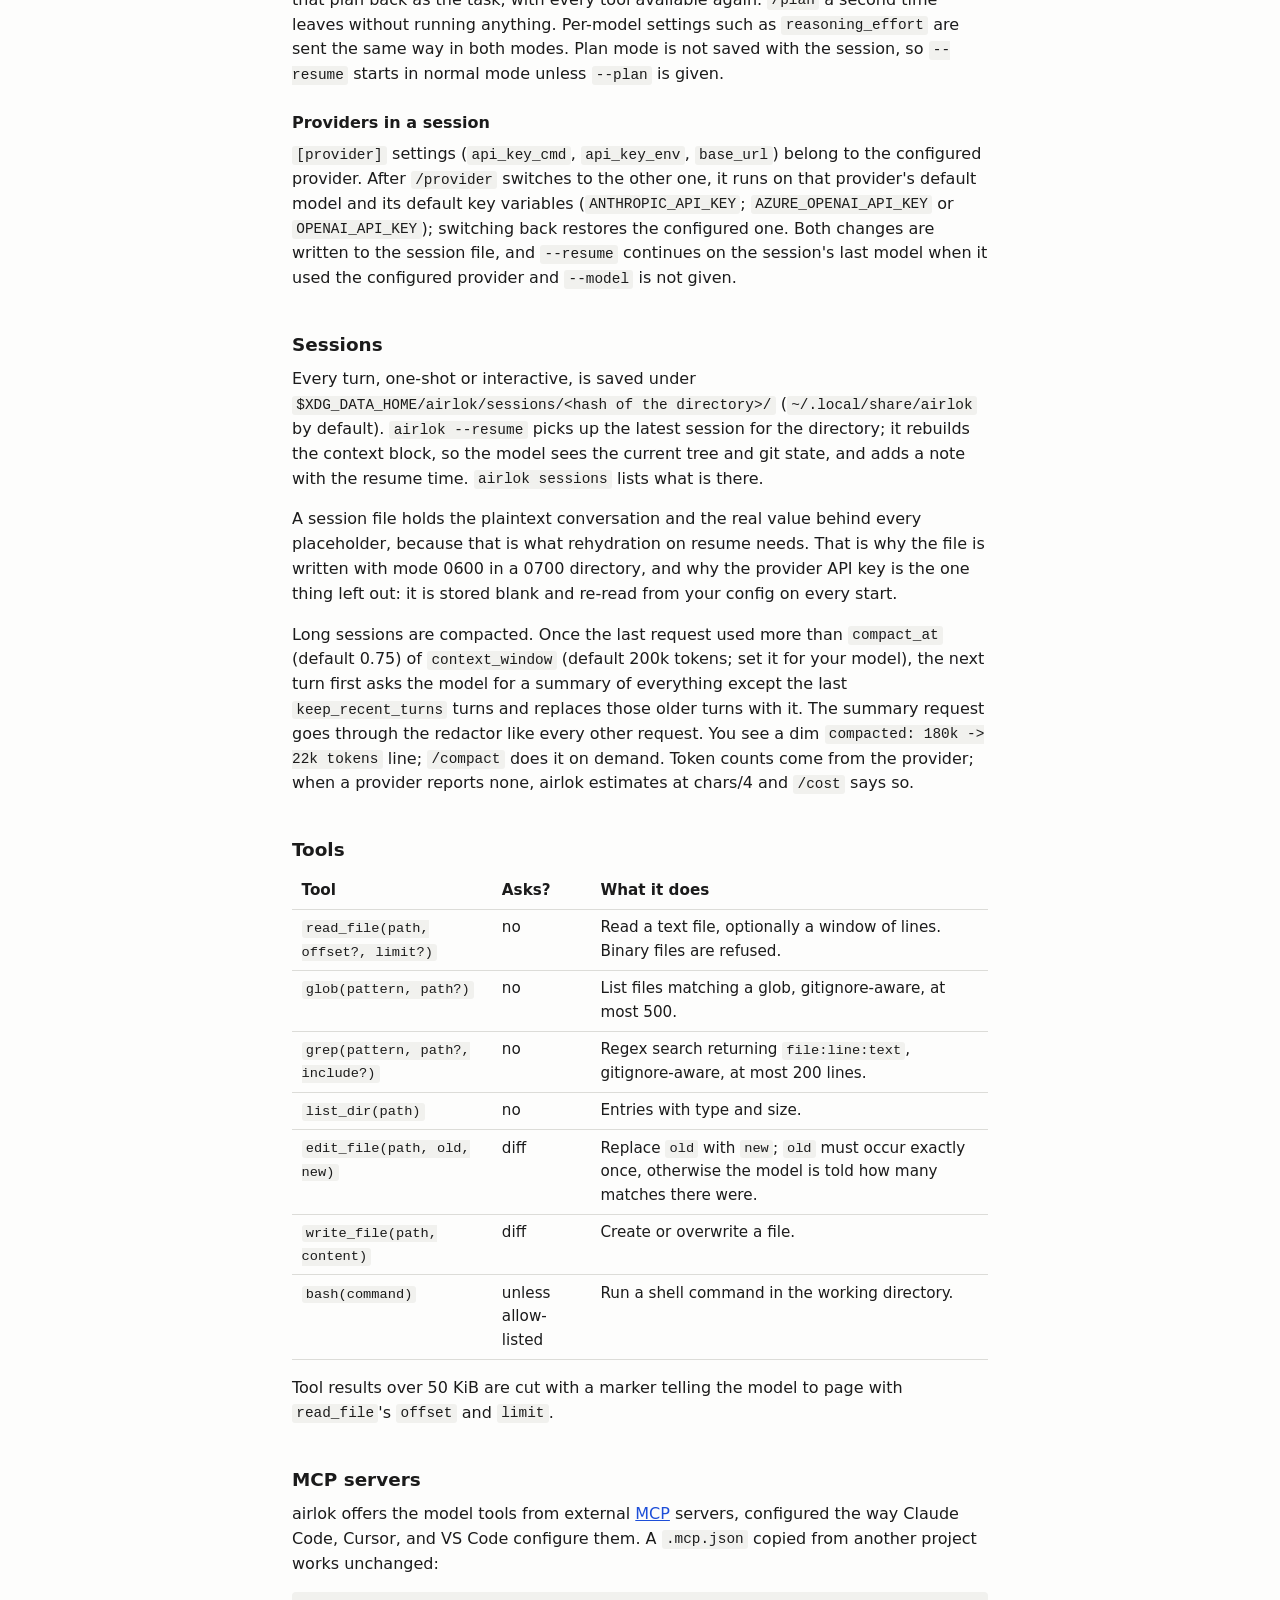
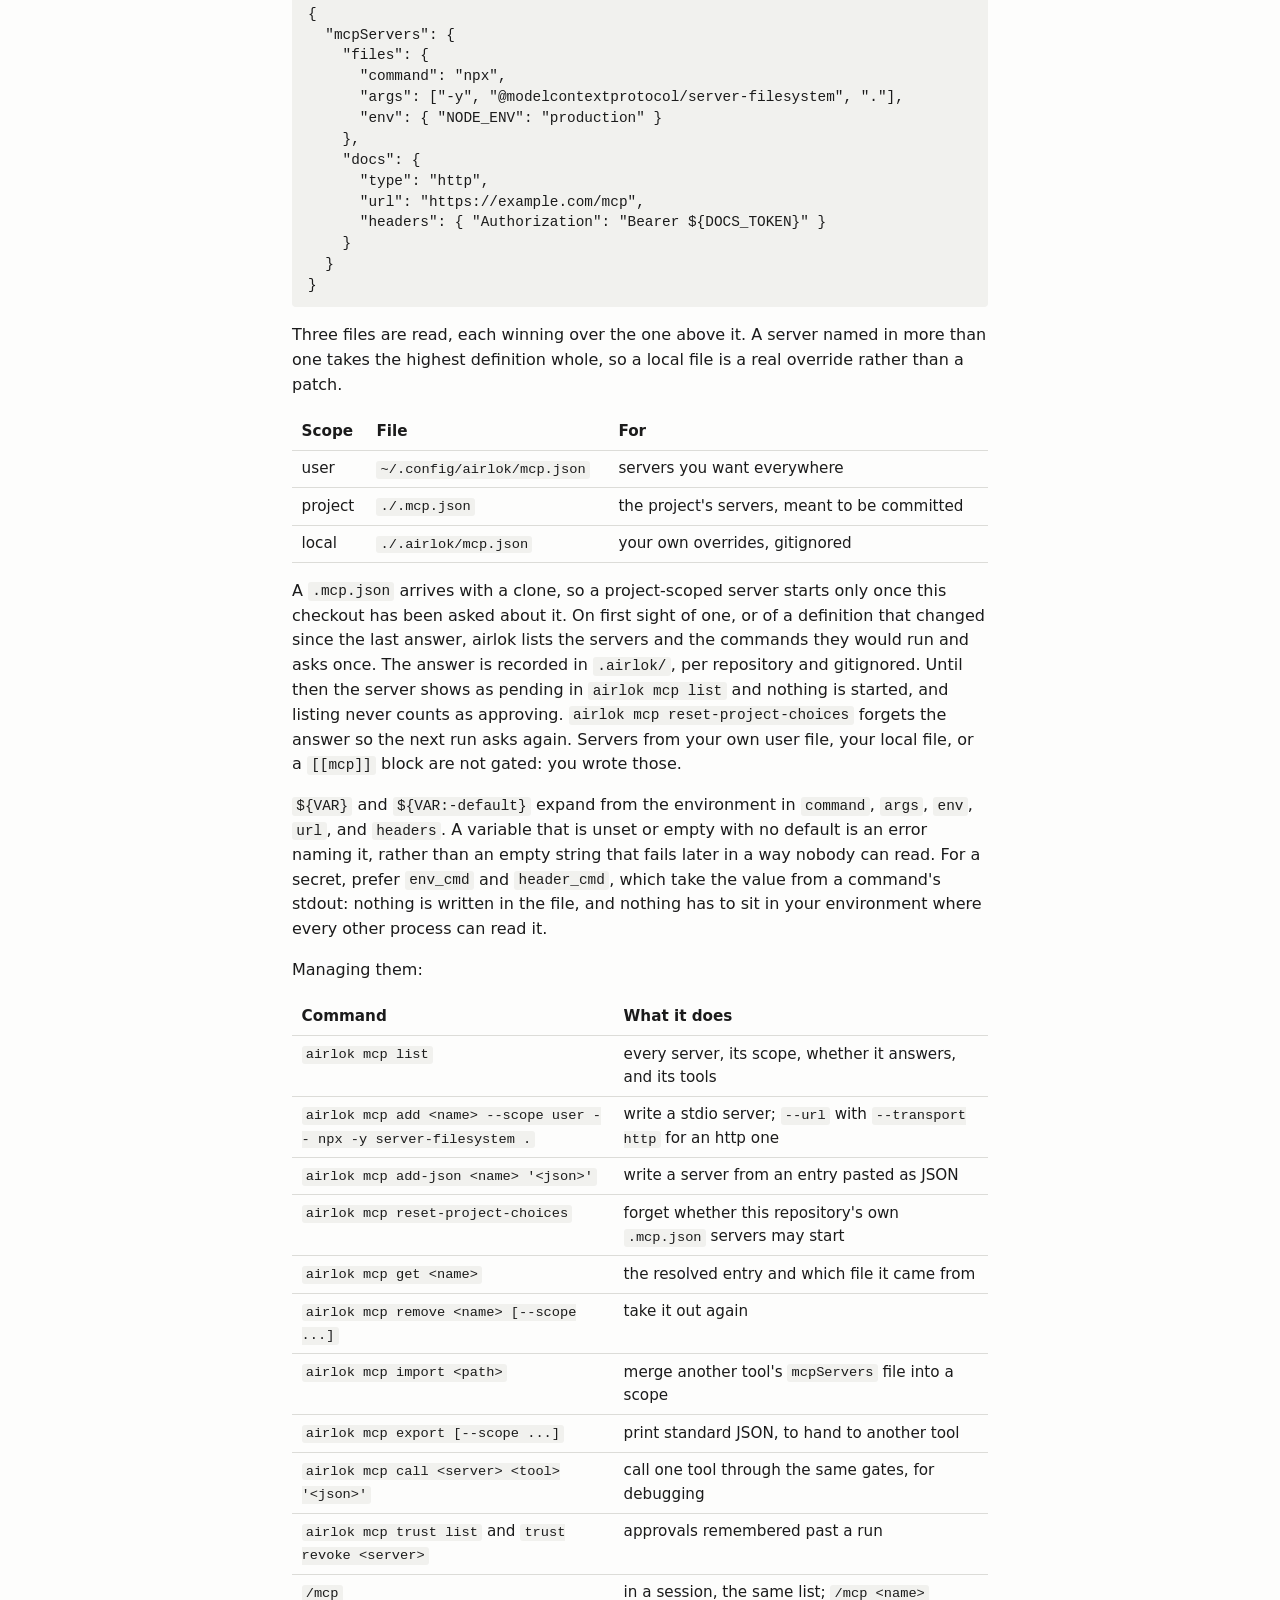
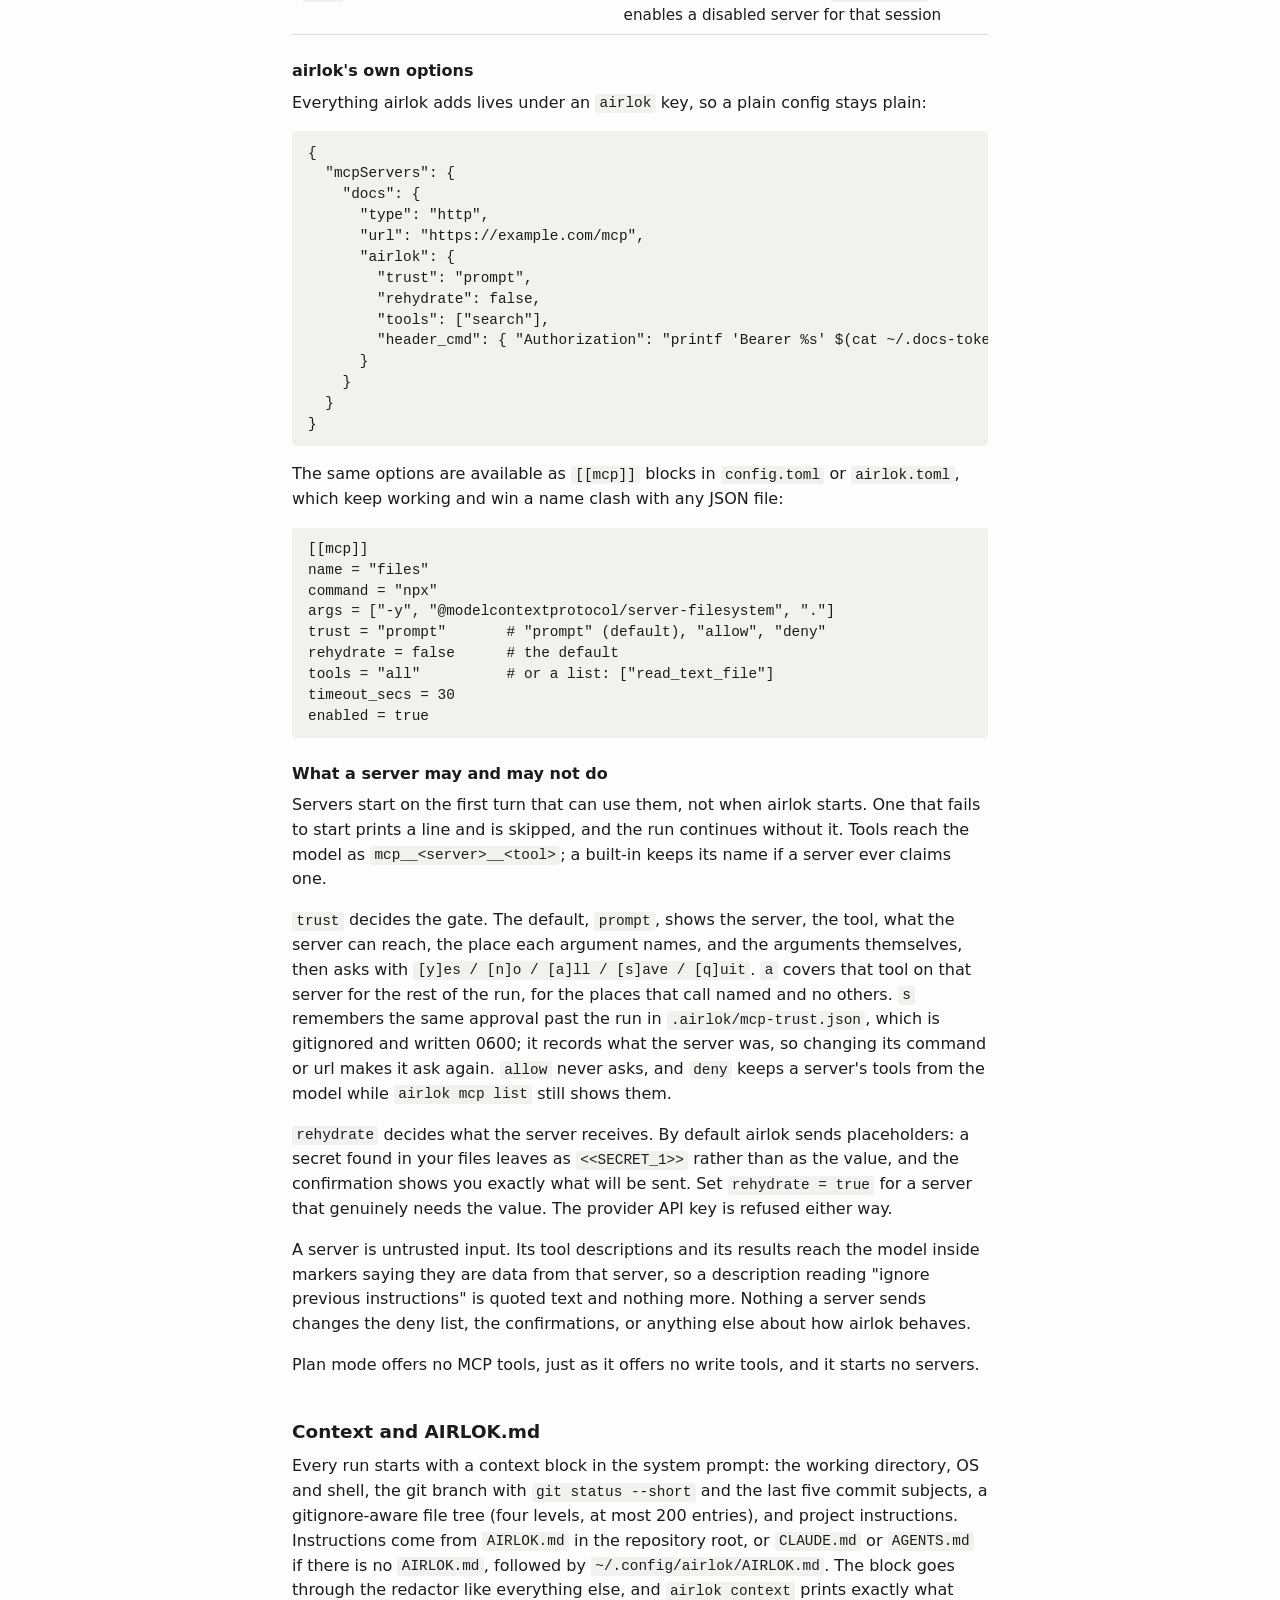
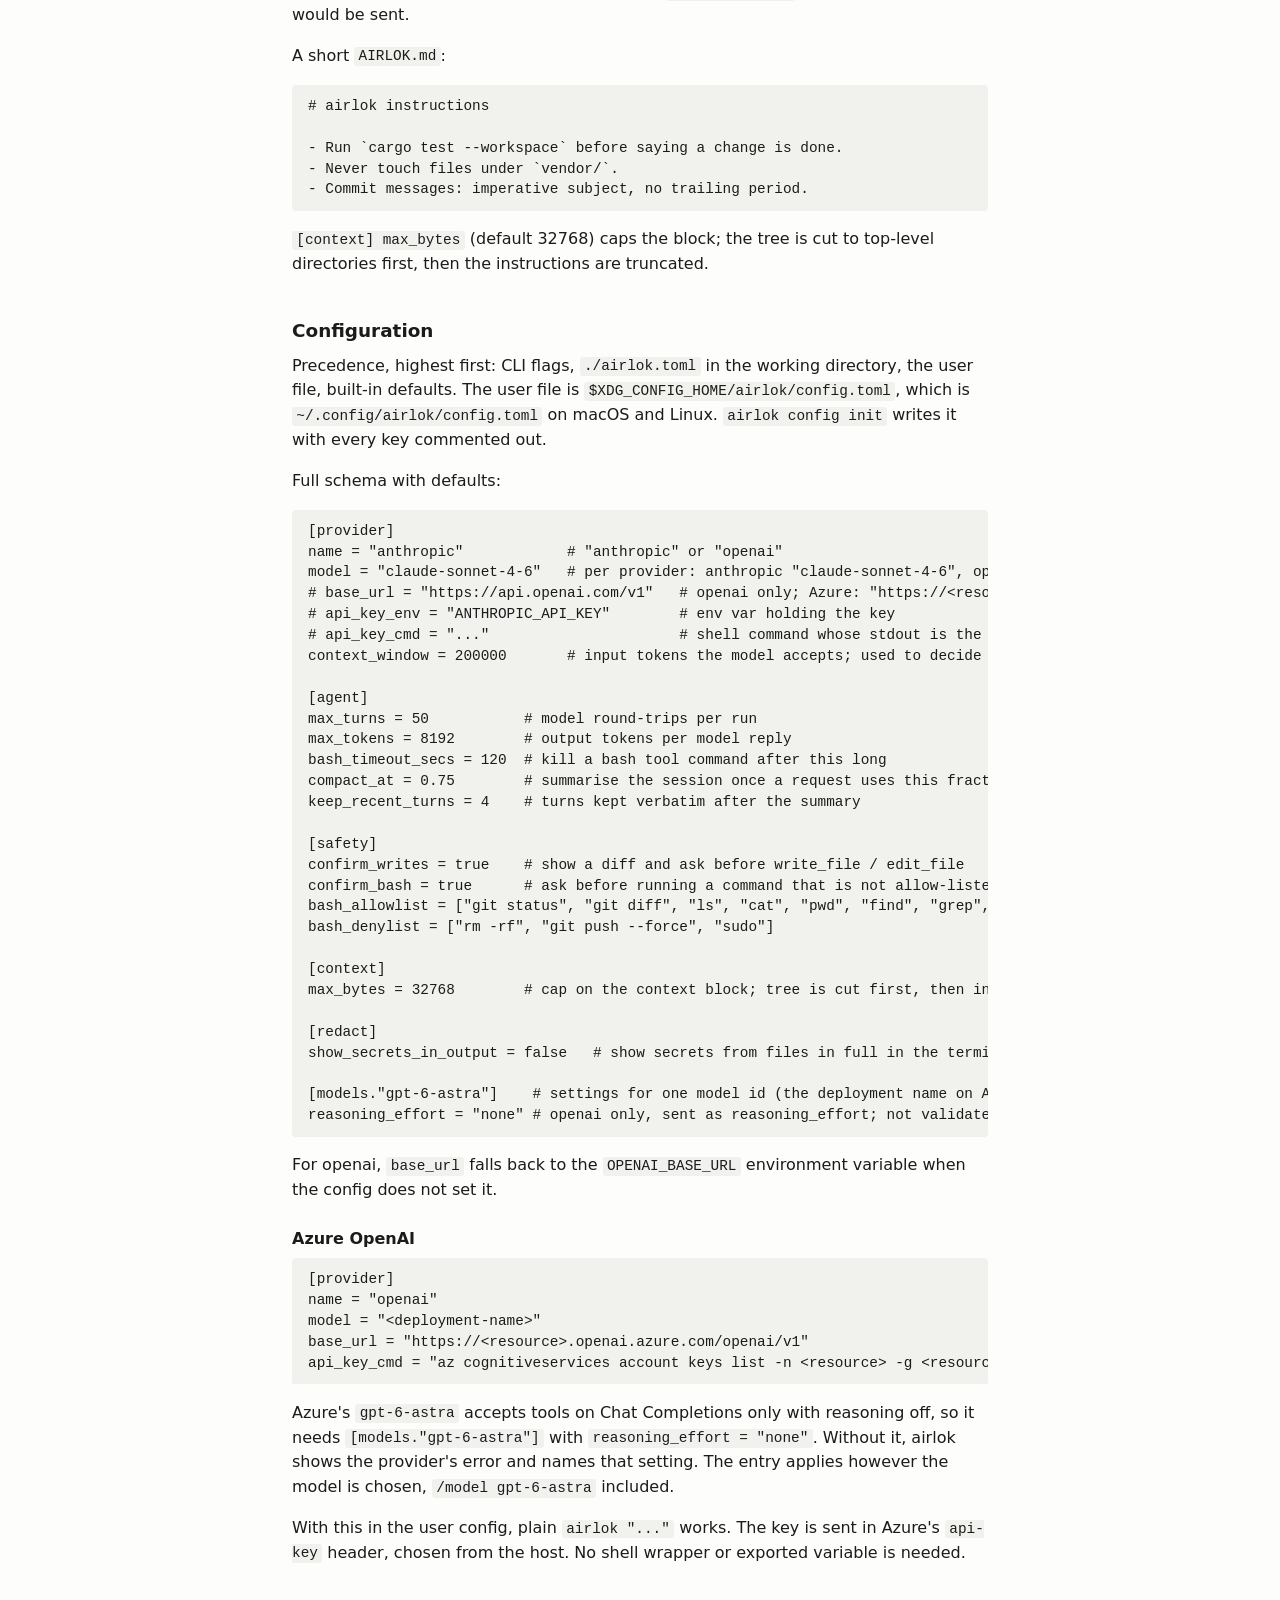
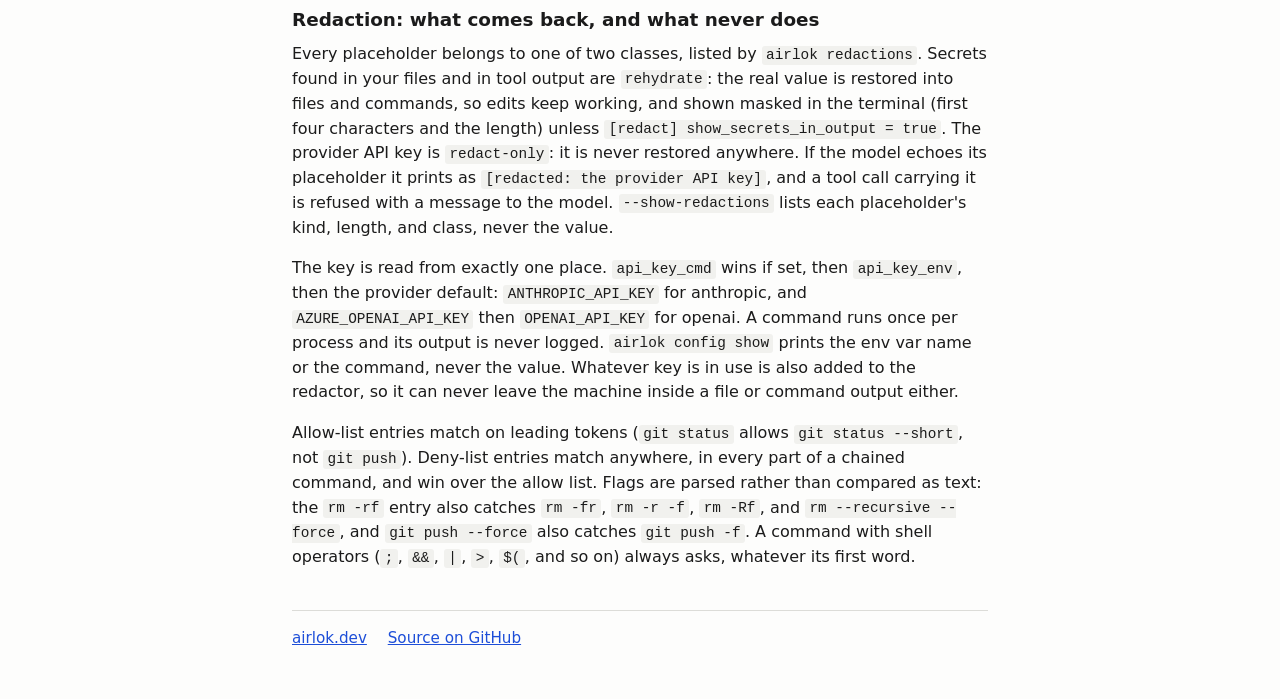
==== commit ae2e89b4: "docs: regenerate for v0.9.0" ====
--- a/docs/index.html
+++ b/docs/index.html
@@ -12,7 +12,7 @@
 <main>
 <nav><a href="/">airlok</a> <a href="https://github.com/airlok-dev/airlok">GitHub</a></nav>
 <h1>Documentation</h1>
-<p class="note">Docs for airlok <a href="https://github.com/airlok-dev/airlok/releases/tag/v0.8.2">v0.8.2</a>, generated from the <a href="https://github.com/airlok-dev/airlok/blob/v0.8.2/README.md">README</a> at that tag.</p>
+<p class="note">Docs for airlok <a href="https://github.com/airlok-dev/airlok/releases/tag/v0.9.0">v0.9.0</a>, generated from the <a href="https://github.com/airlok-dev/airlok/blob/v0.9.0/README.md">README</a> at that tag.</p>
 <ul class="toc">
 <li><a href="#install">Install</a></li>
 <li><a href="#usage">Usage</a></li>
@@ -107,6 +107,15 @@
 <tr><td><code>/compact</code></td><td>summarise older turns to free context</td></tr>
 <tr><td><code>/config</code></td><td>the effective configuration</td></tr>
 <tr><td><code>/redactions</code></td><td>what was redacted before leaving this machine (kind and length only)</td></tr>
+<tr><td><code>/status</code></td><td>version, provider, model and effort, session and turn count, cwd and branch, config files in effect, MCP servers, redaction counts. Names and counts only, never a value</td></tr>
+<tr><td><code>/context</code></td><td>where the context window is going, part by part, and how near compaction is</td></tr>
+<tr><td><code>/btw &lt;question&gt;</code></td><td>a side question: same model, no tools, and neither it nor the answer joins the task's history</td></tr>
+<tr><td><code>/permissions [&lt;name&gt; &lt;value&gt;]</code></td><td>what airlok asks about, and change one for the session; <code>/permissions save</code> writes them to the project config after showing a diff</td></tr>
+<tr><td><code>/init</code></td><td>propose an AIRLOK.md for this repository, as a diff to approve</td></tr>
+<tr><td><code>/copy [&lt;n&gt;\|code]</code></td><td>copy the last reply to the clipboard; a number takes the Nth from the end, <code>code</code> the last fenced block</td></tr>
+<tr><td><code>/diff [&lt;path&gt;]</code></td><td>what airlok changed on disk this session, diffed from before its first write</td></tr>
+<tr><td><code>/doctor</code></td><td>check the config, key, provider, MCP servers, git, terminal and storage; <code>airlok doctor</code> does the same and exits non-zero on failure</td></tr>
+<tr><td><code>/goal [&lt;statement&gt;\|clear]</code></td><td>what the session is working toward, kept in the system prompt every turn and shown in the footer</td></tr>
 <tr><td><code>/clear</code></td><td>start a new session; the current one stays saved</td></tr>
 <tr><td><code>/exit</code></td><td>save and quit; <code>/quit</code> works too</td></tr>
 </tbody>
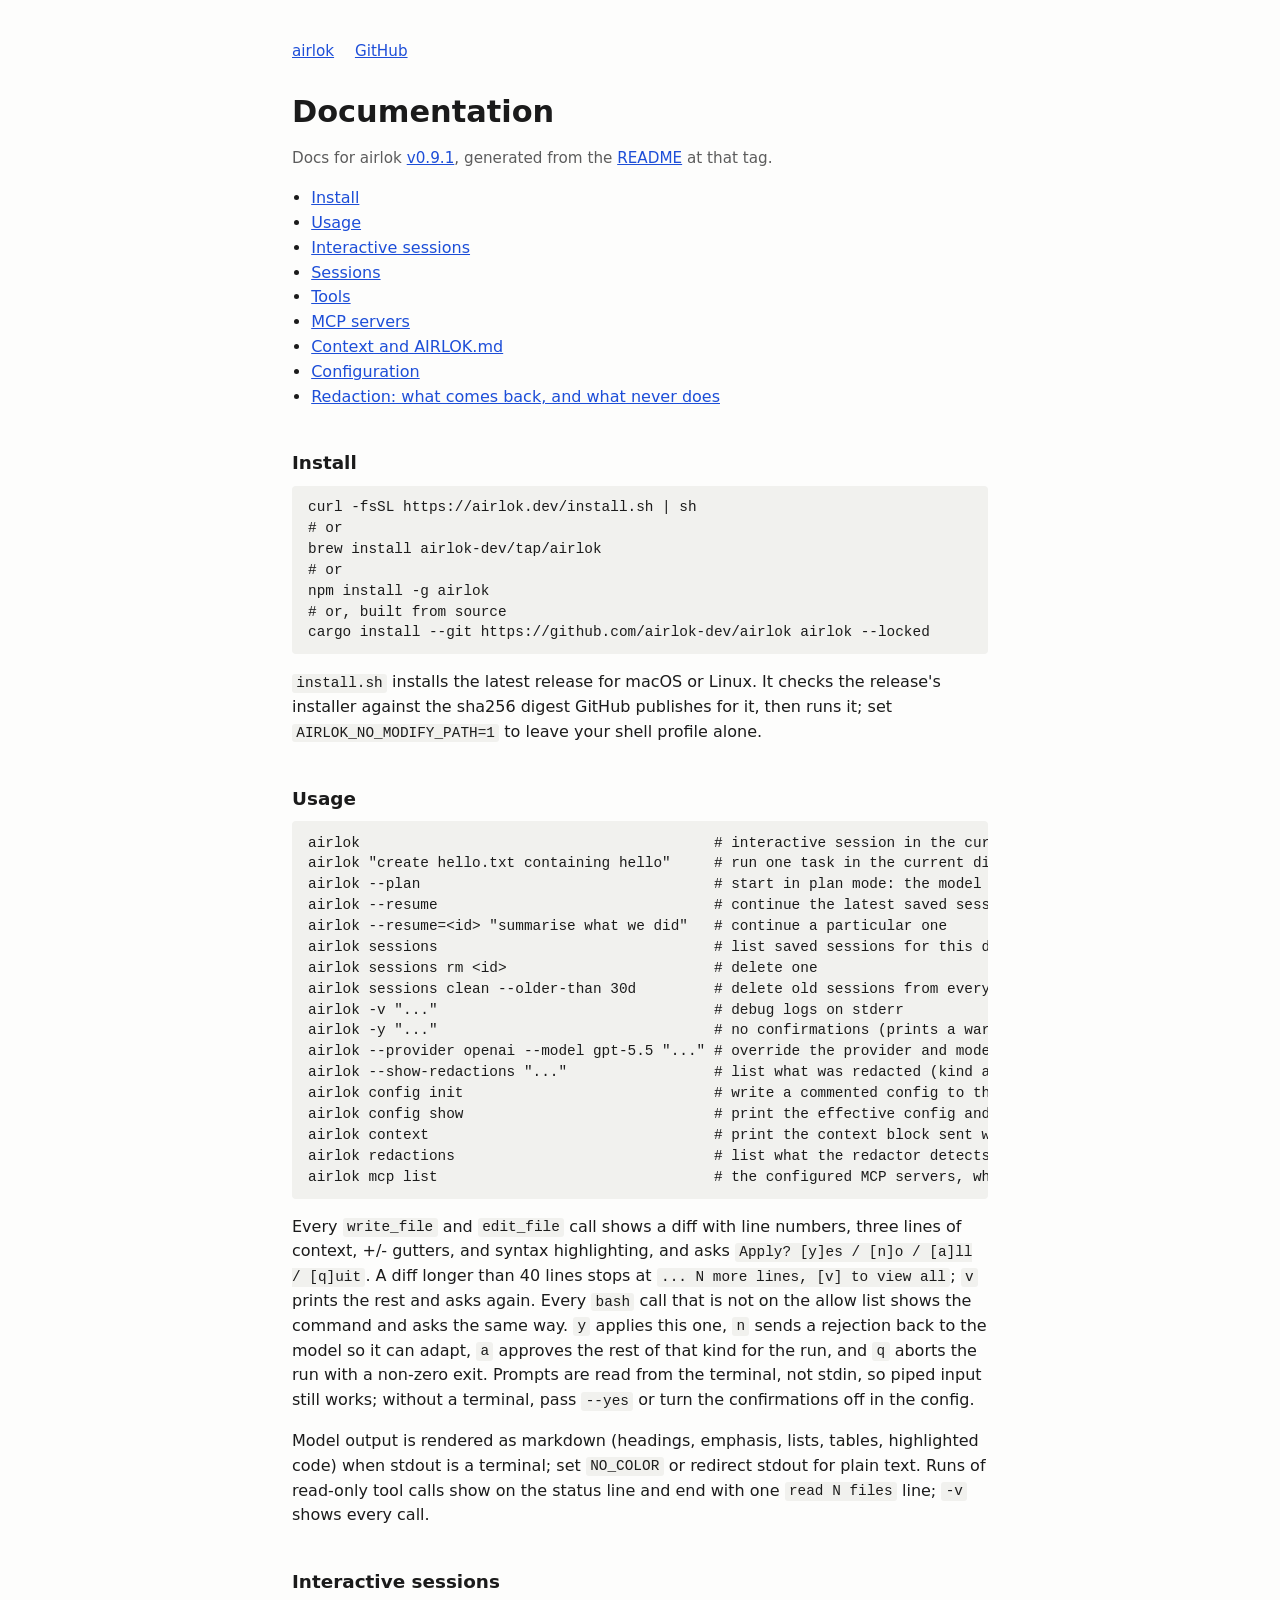
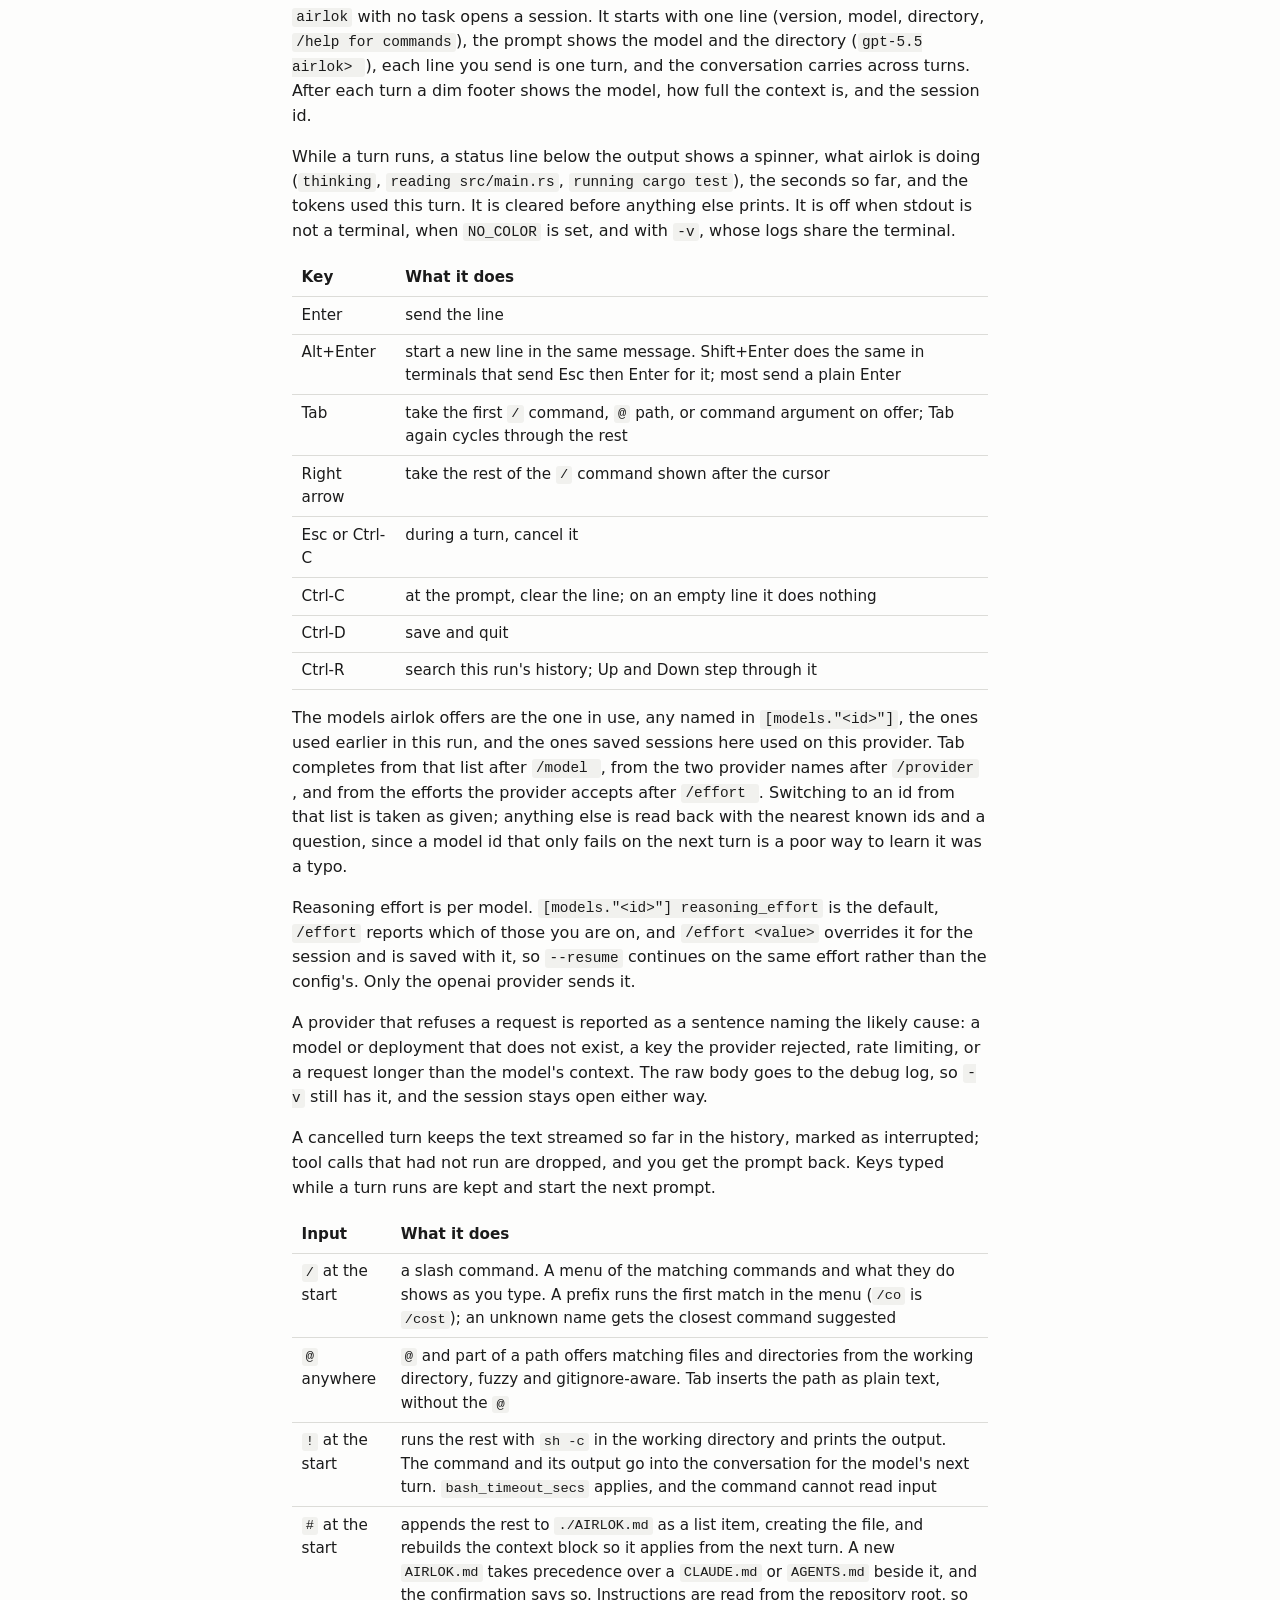
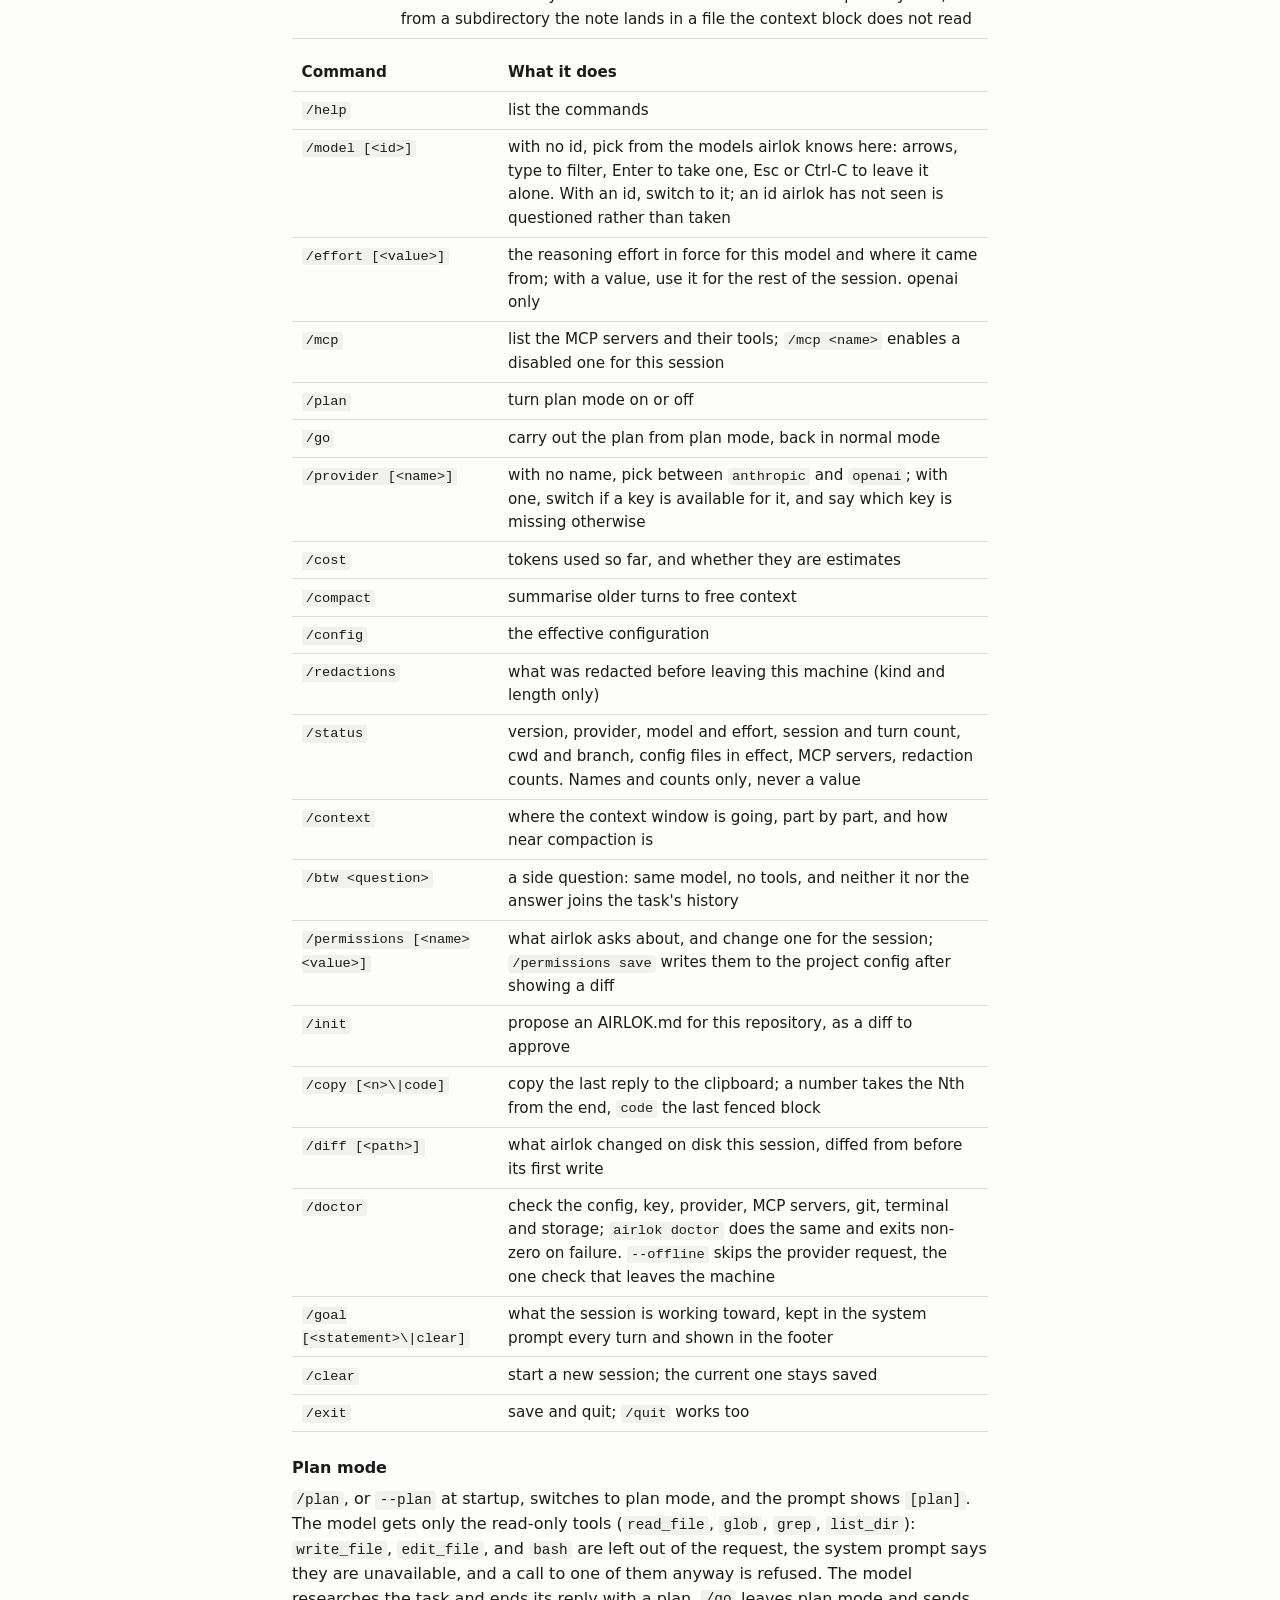
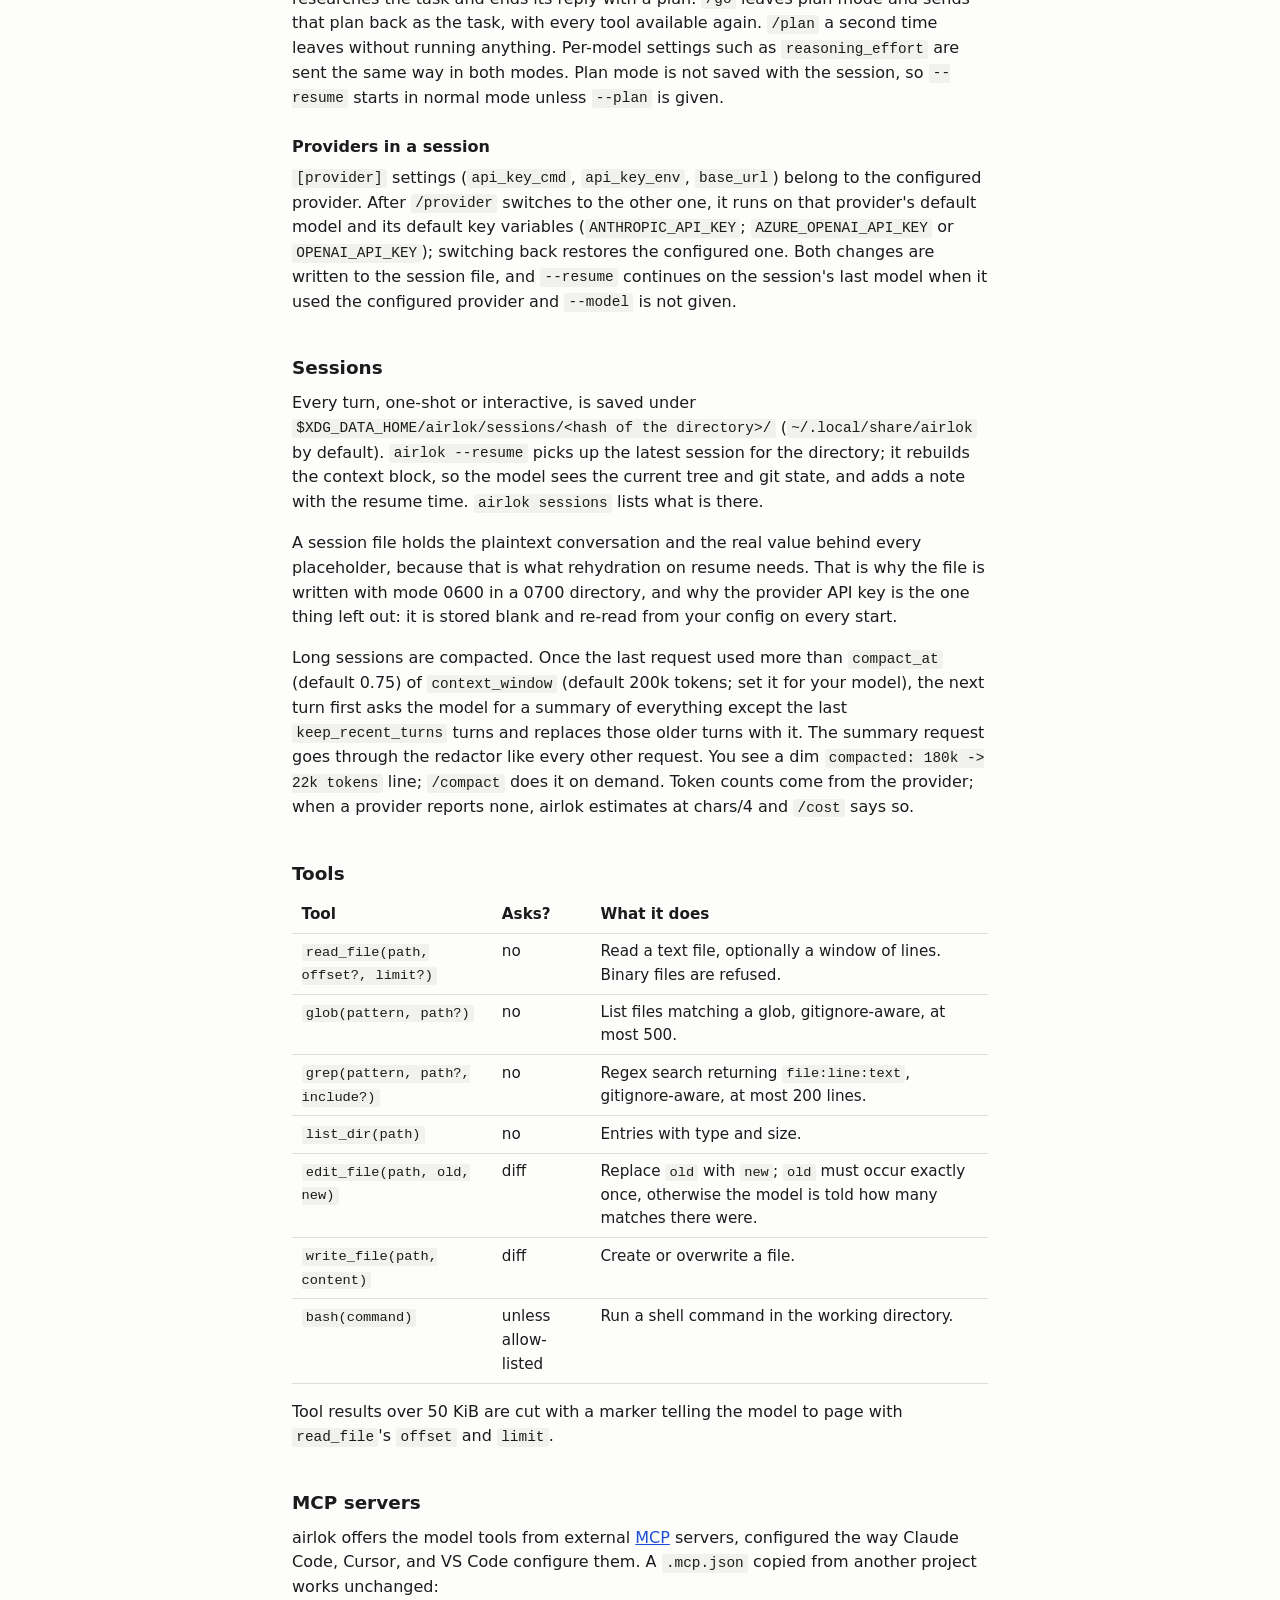
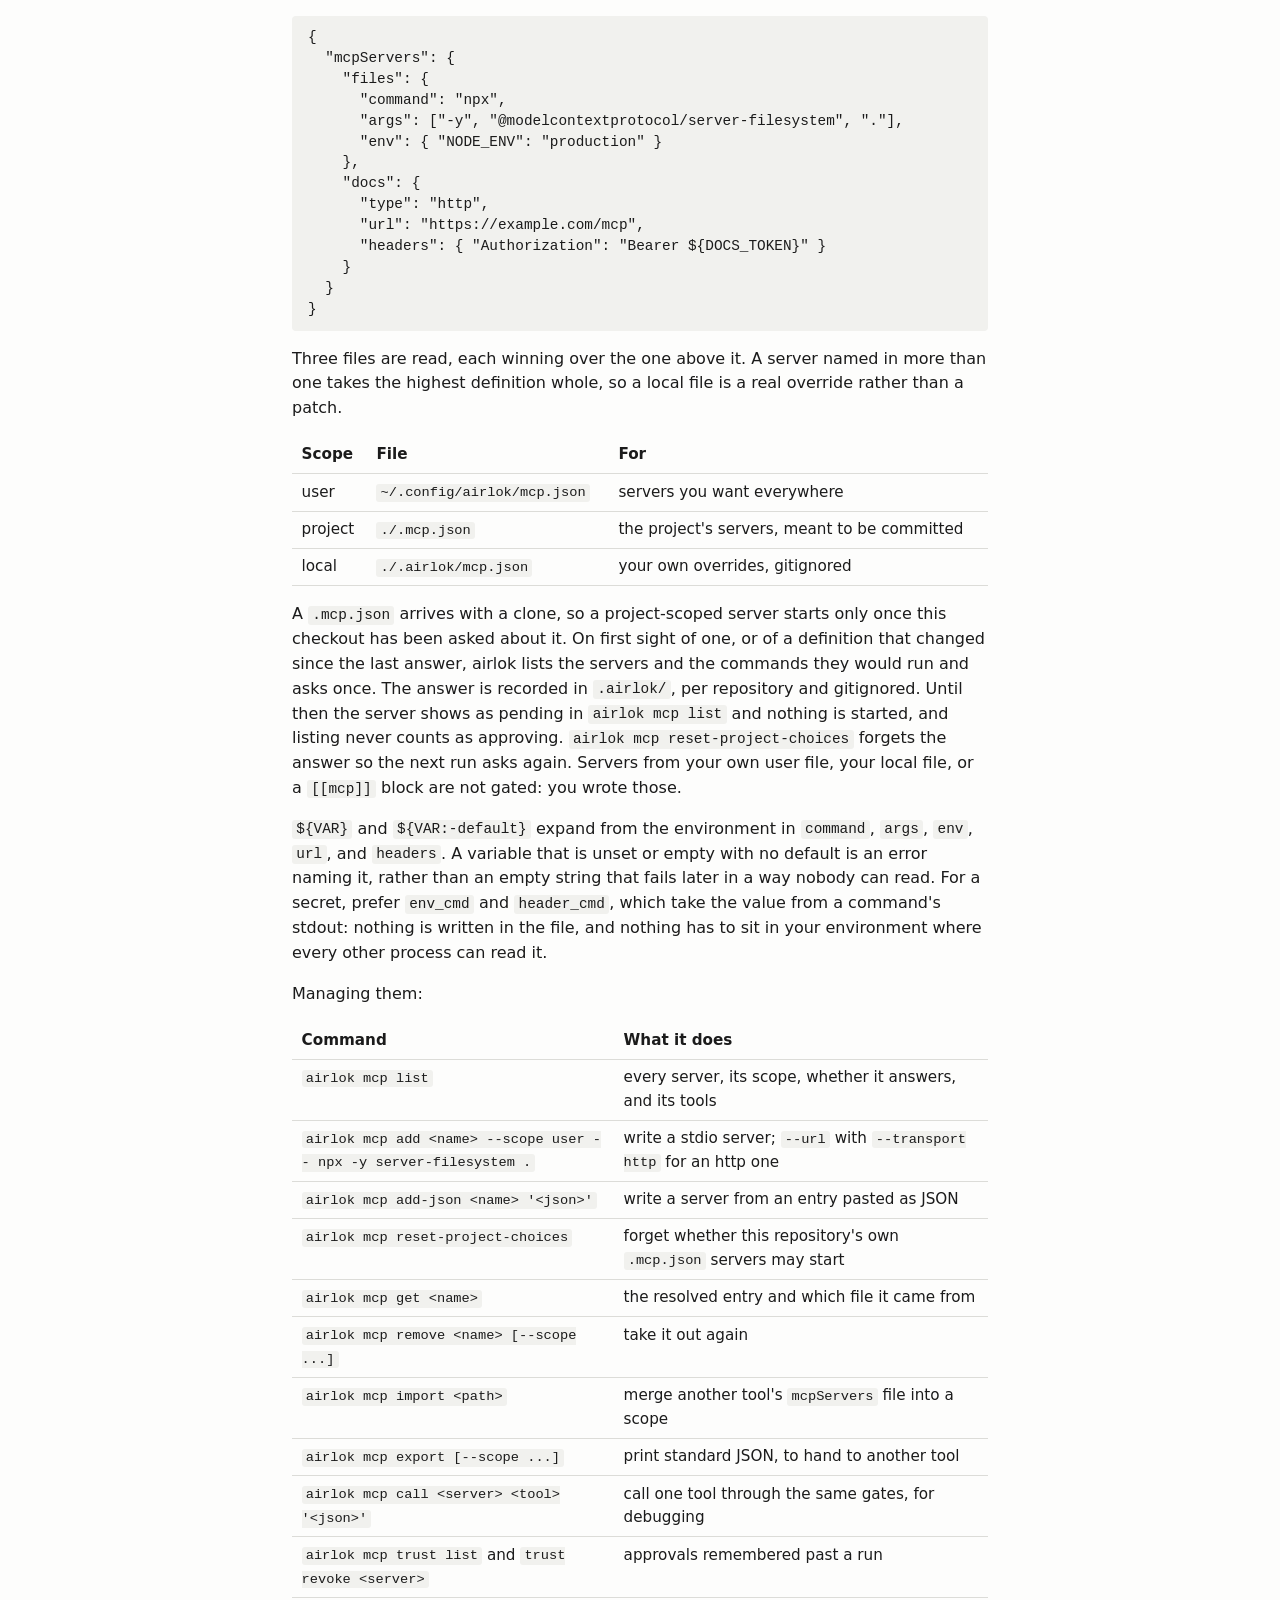
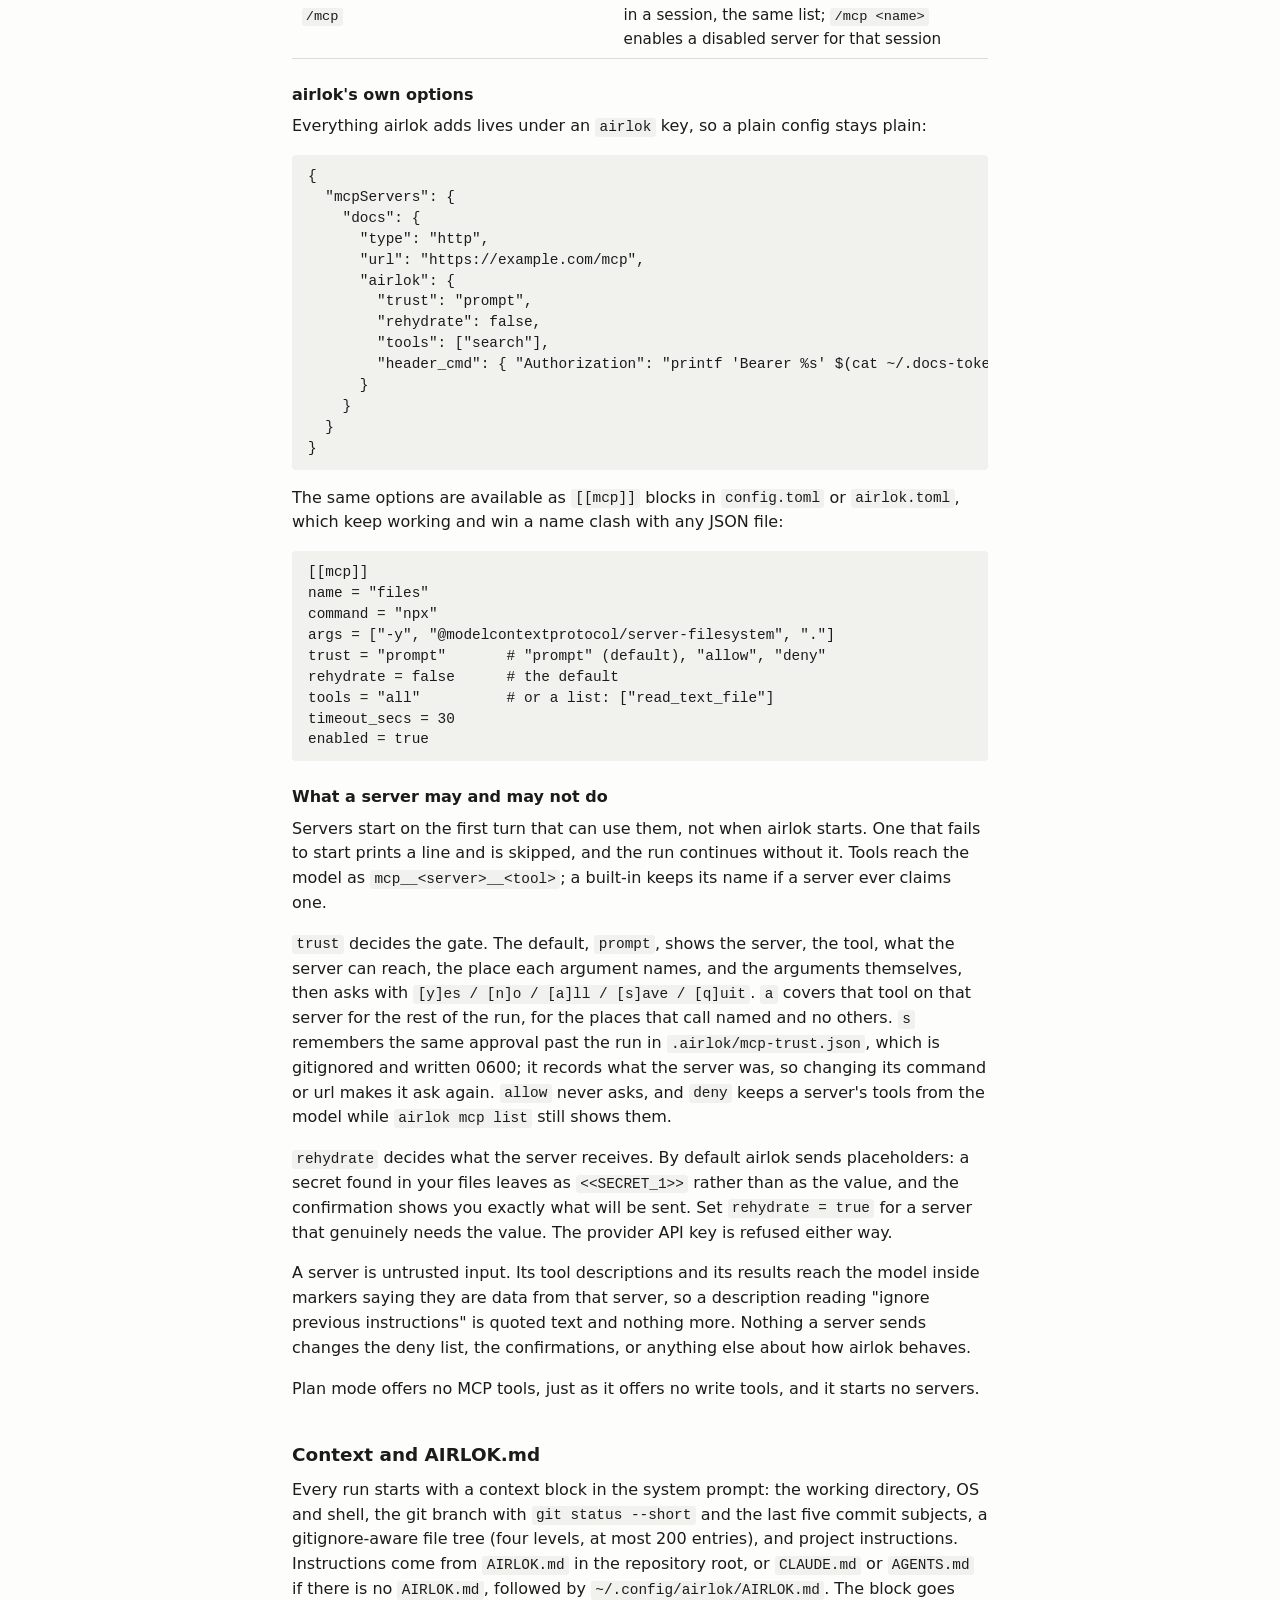
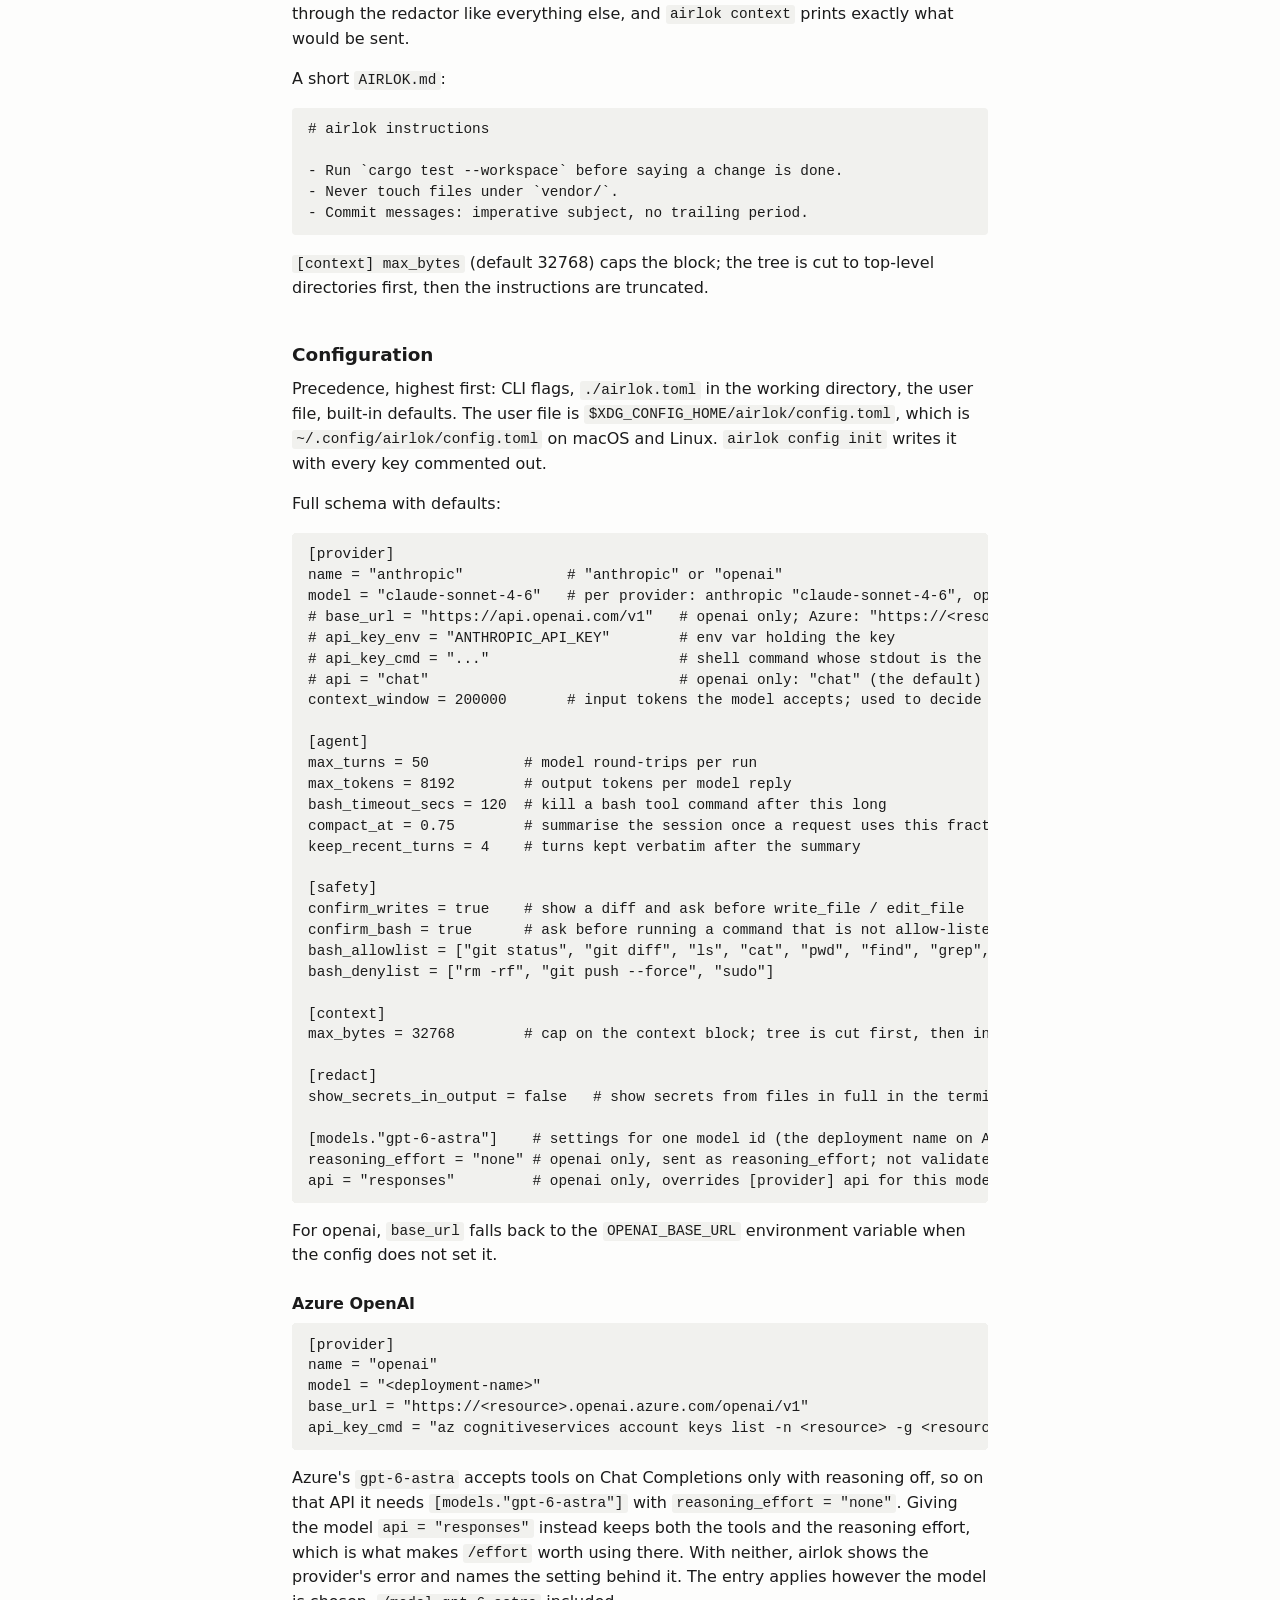
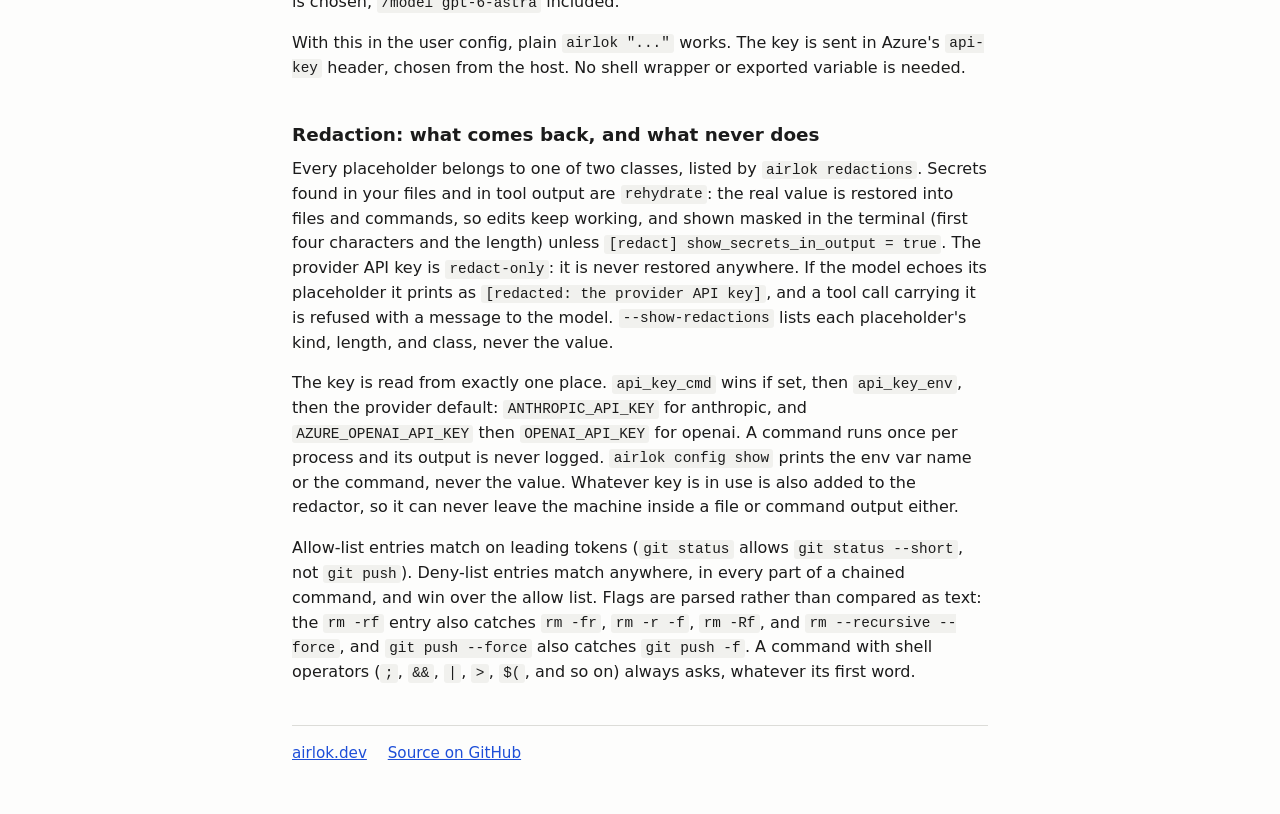
==== commit 4e4bd5fa: "docs: regenerate for v0.9.1" ====
--- a/docs/index.html
+++ b/docs/index.html
@@ -12,7 +12,7 @@
 <main>
 <nav><a href="/">airlok</a> <a href="https://github.com/airlok-dev/airlok">GitHub</a></nav>
 <h1>Documentation</h1>
-<p class="note">Docs for airlok <a href="https://github.com/airlok-dev/airlok/releases/tag/v0.9.0">v0.9.0</a>, generated from the <a href="https://github.com/airlok-dev/airlok/blob/v0.9.0/README.md">README</a> at that tag.</p>
+<p class="note">Docs for airlok <a href="https://github.com/airlok-dev/airlok/releases/tag/v0.9.1">v0.9.1</a>, generated from the <a href="https://github.com/airlok-dev/airlok/blob/v0.9.1/README.md">README</a> at that tag.</p>
 <ul class="toc">
 <li><a href="#install">Install</a></li>
 <li><a href="#usage">Usage</a></li>
@@ -114,7 +114,7 @@
 <tr><td><code>/init</code></td><td>propose an AIRLOK.md for this repository, as a diff to approve</td></tr>
 <tr><td><code>/copy [&lt;n&gt;\|code]</code></td><td>copy the last reply to the clipboard; a number takes the Nth from the end, <code>code</code> the last fenced block</td></tr>
 <tr><td><code>/diff [&lt;path&gt;]</code></td><td>what airlok changed on disk this session, diffed from before its first write</td></tr>
-<tr><td><code>/doctor</code></td><td>check the config, key, provider, MCP servers, git, terminal and storage; <code>airlok doctor</code> does the same and exits non-zero on failure</td></tr>
+<tr><td><code>/doctor</code></td><td>check the config, key, provider, MCP servers, git, terminal and storage; <code>airlok doctor</code> does the same and exits non-zero on failure. <code>--offline</code> skips the provider request, the one check that leaves the machine</td></tr>
 <tr><td><code>/goal [&lt;statement&gt;\|clear]</code></td><td>what the session is working toward, kept in the system prompt every turn and shown in the footer</td></tr>
 <tr><td><code>/clear</code></td><td>start a new session; the current one stays saved</td></tr>
 <tr><td><code>/exit</code></td><td>save and quit; <code>/quit</code> works too</td></tr>
@@ -253,6 +253,7 @@
 # base_url = "https://api.openai.com/v1"   # openai only; Azure: "https://&lt;resource&gt;.openai.azure.com/openai/v1"
 # api_key_env = "ANTHROPIC_API_KEY"        # env var holding the key
 # api_key_cmd = "..."                      # shell command whose stdout is the key
+# api = "chat"                             # openai only: "chat" (the default) or "responses"
 context_window = 200000       # input tokens the model accepts; used to decide when to compact
 
 [agent]
@@ -275,7 +276,8 @@
 show_secrets_in_output = false   # show secrets from files in full in the terminal instead of masked
 
 [models."gpt-6-astra"]    # settings for one model id (the deployment name on Azure); none by default
-reasoning_effort = "none" # openai only, sent as reasoning_effort; not validated</code></pre>
+reasoning_effort = "none" # openai only, sent as reasoning_effort; not validated
+api = "responses"         # openai only, overrides [provider] api for this model</code></pre>
 <p>For openai, <code>base_url</code> falls back to the <code>OPENAI_BASE_URL</code> environment variable when the config does not set it.</p>
 <h3 id="azure-openai">Azure OpenAI</h3>
 <pre><code class="language-toml">[provider]
@@ -283,7 +285,7 @@
 model = "&lt;deployment-name&gt;"
 base_url = "https://&lt;resource&gt;.openai.azure.com/openai/v1"
 api_key_cmd = "az cognitiveservices account keys list -n &lt;resource&gt; -g &lt;resource-group&gt; --query key1 -o tsv"</code></pre>
-<p>Azure's <code>gpt-6-astra</code> accepts tools on Chat Completions only with reasoning off, so it needs <code>[models."gpt-6-astra"]</code> with <code>reasoning_effort = "none"</code>. Without it, airlok shows the provider's error and names that setting. The entry applies however the model is chosen, <code>/model gpt-6-astra</code> included.</p>
+<p>Azure's <code>gpt-6-astra</code> accepts tools on Chat Completions only with reasoning off, so on that API it needs <code>[models."gpt-6-astra"]</code> with <code>reasoning_effort = "none"</code>. Giving the model <code>api = "responses"</code> instead keeps both the tools and the reasoning effort, which is what makes <code>/effort</code> worth using there. With neither, airlok shows the provider's error and names the setting behind it. The entry applies however the model is chosen, <code>/model gpt-6-astra</code> included.</p>
 <p>With this in the user config, plain <code>airlok "..."</code> works. The key is sent in Azure's <code>api-key</code> header, chosen from the host. No shell wrapper or exported variable is needed.</p>
 </section>
 <section id="redaction">
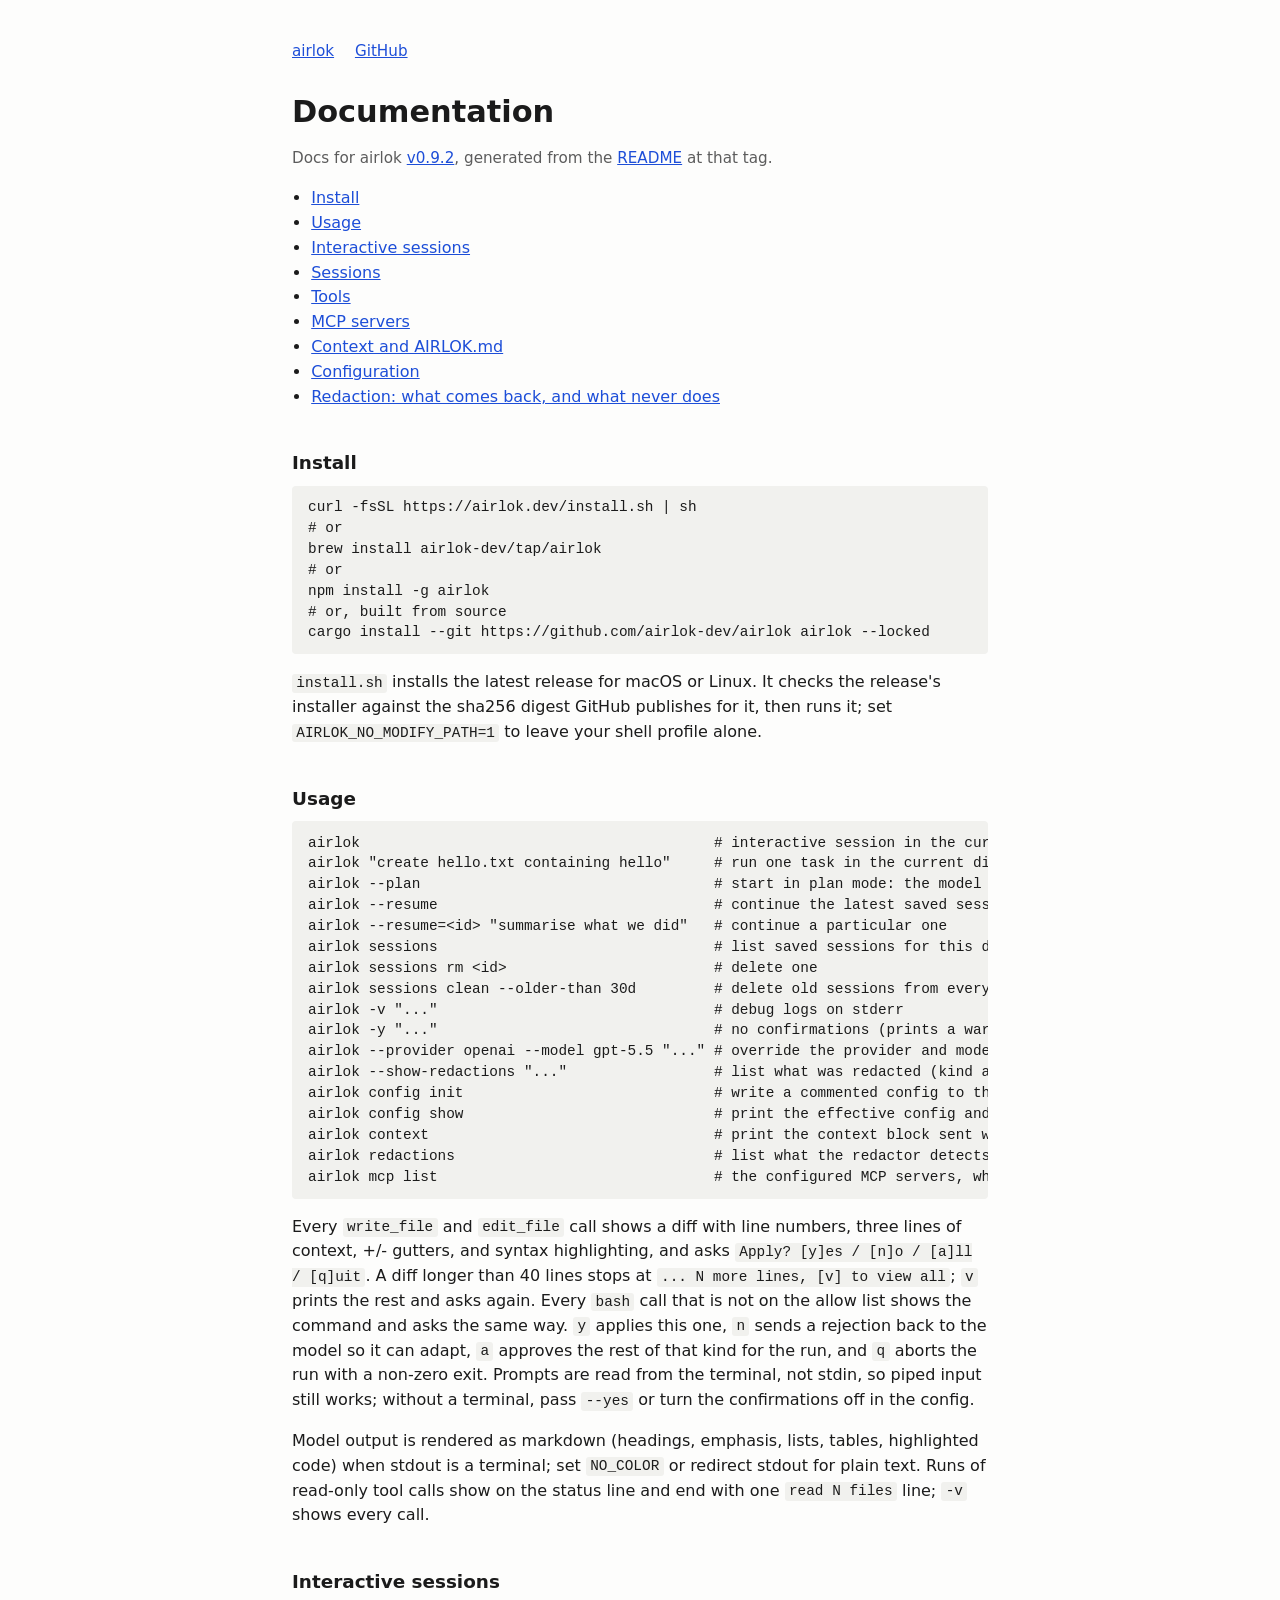
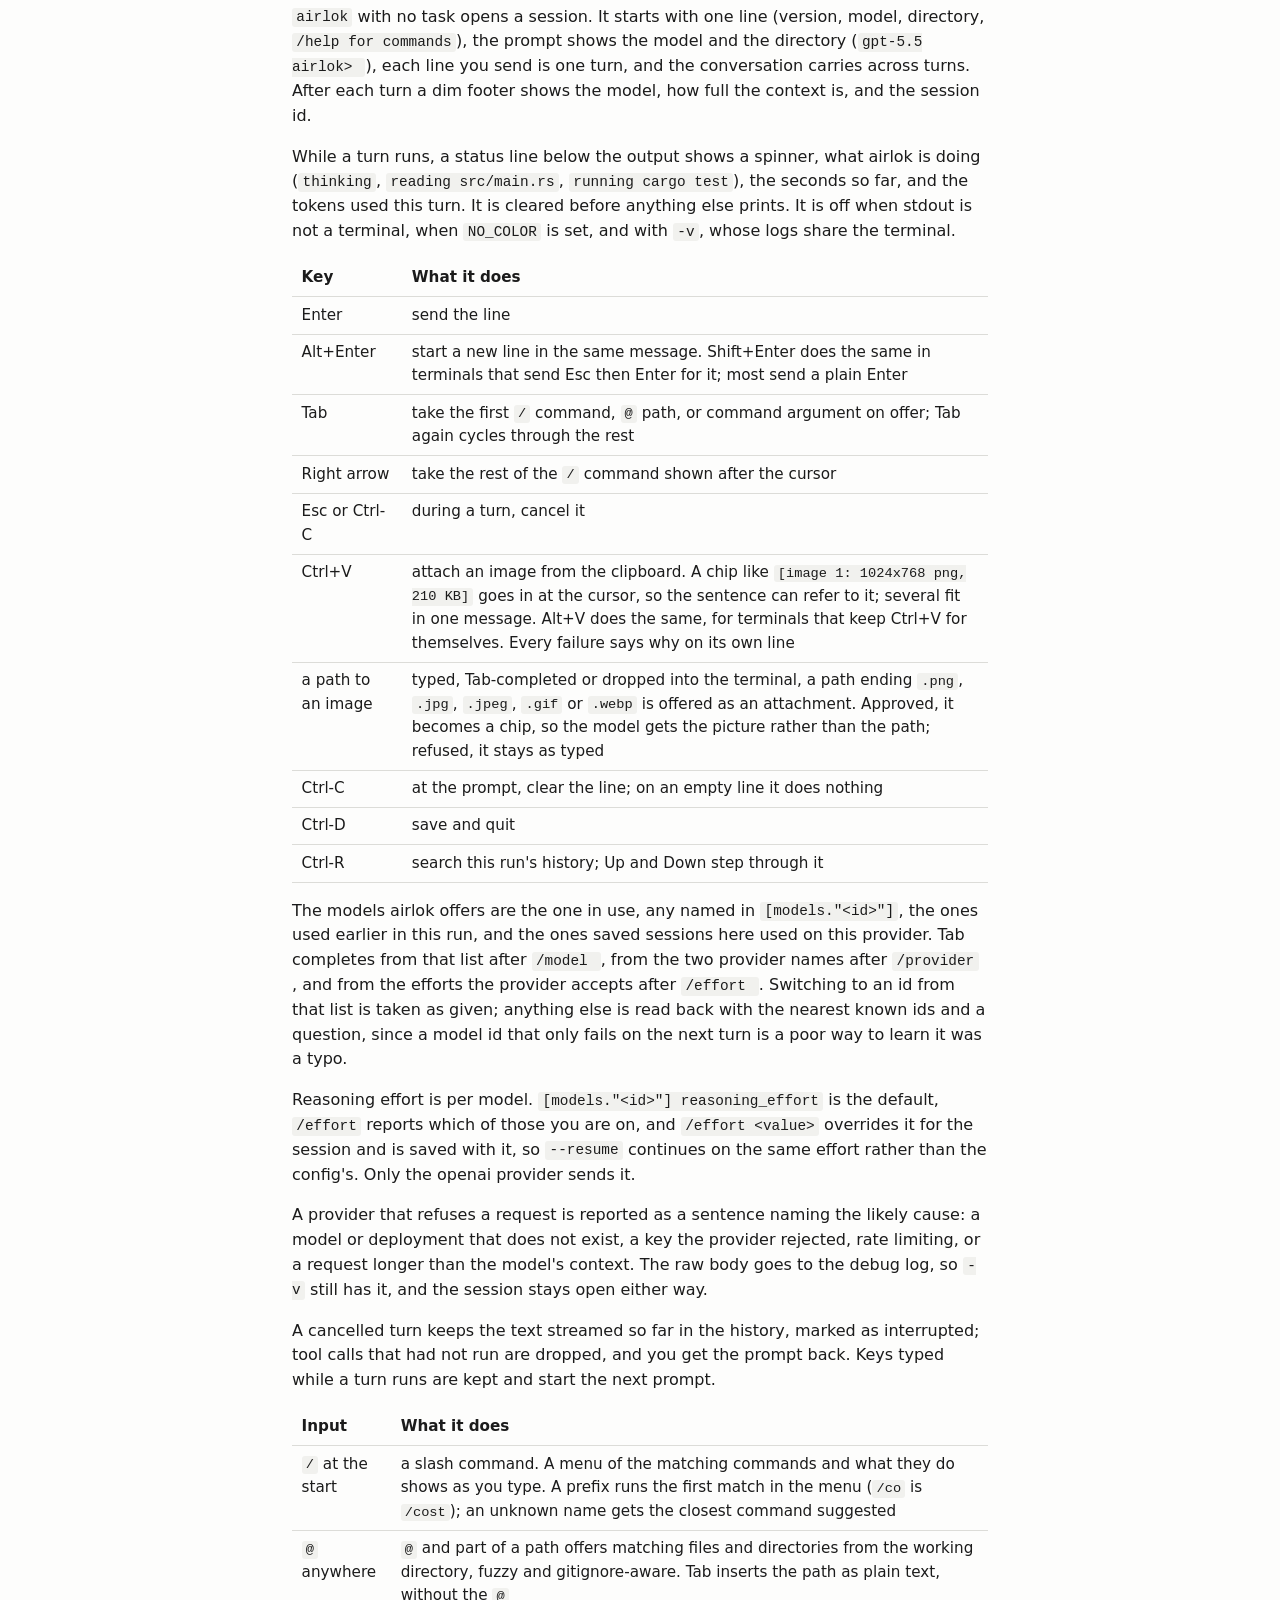
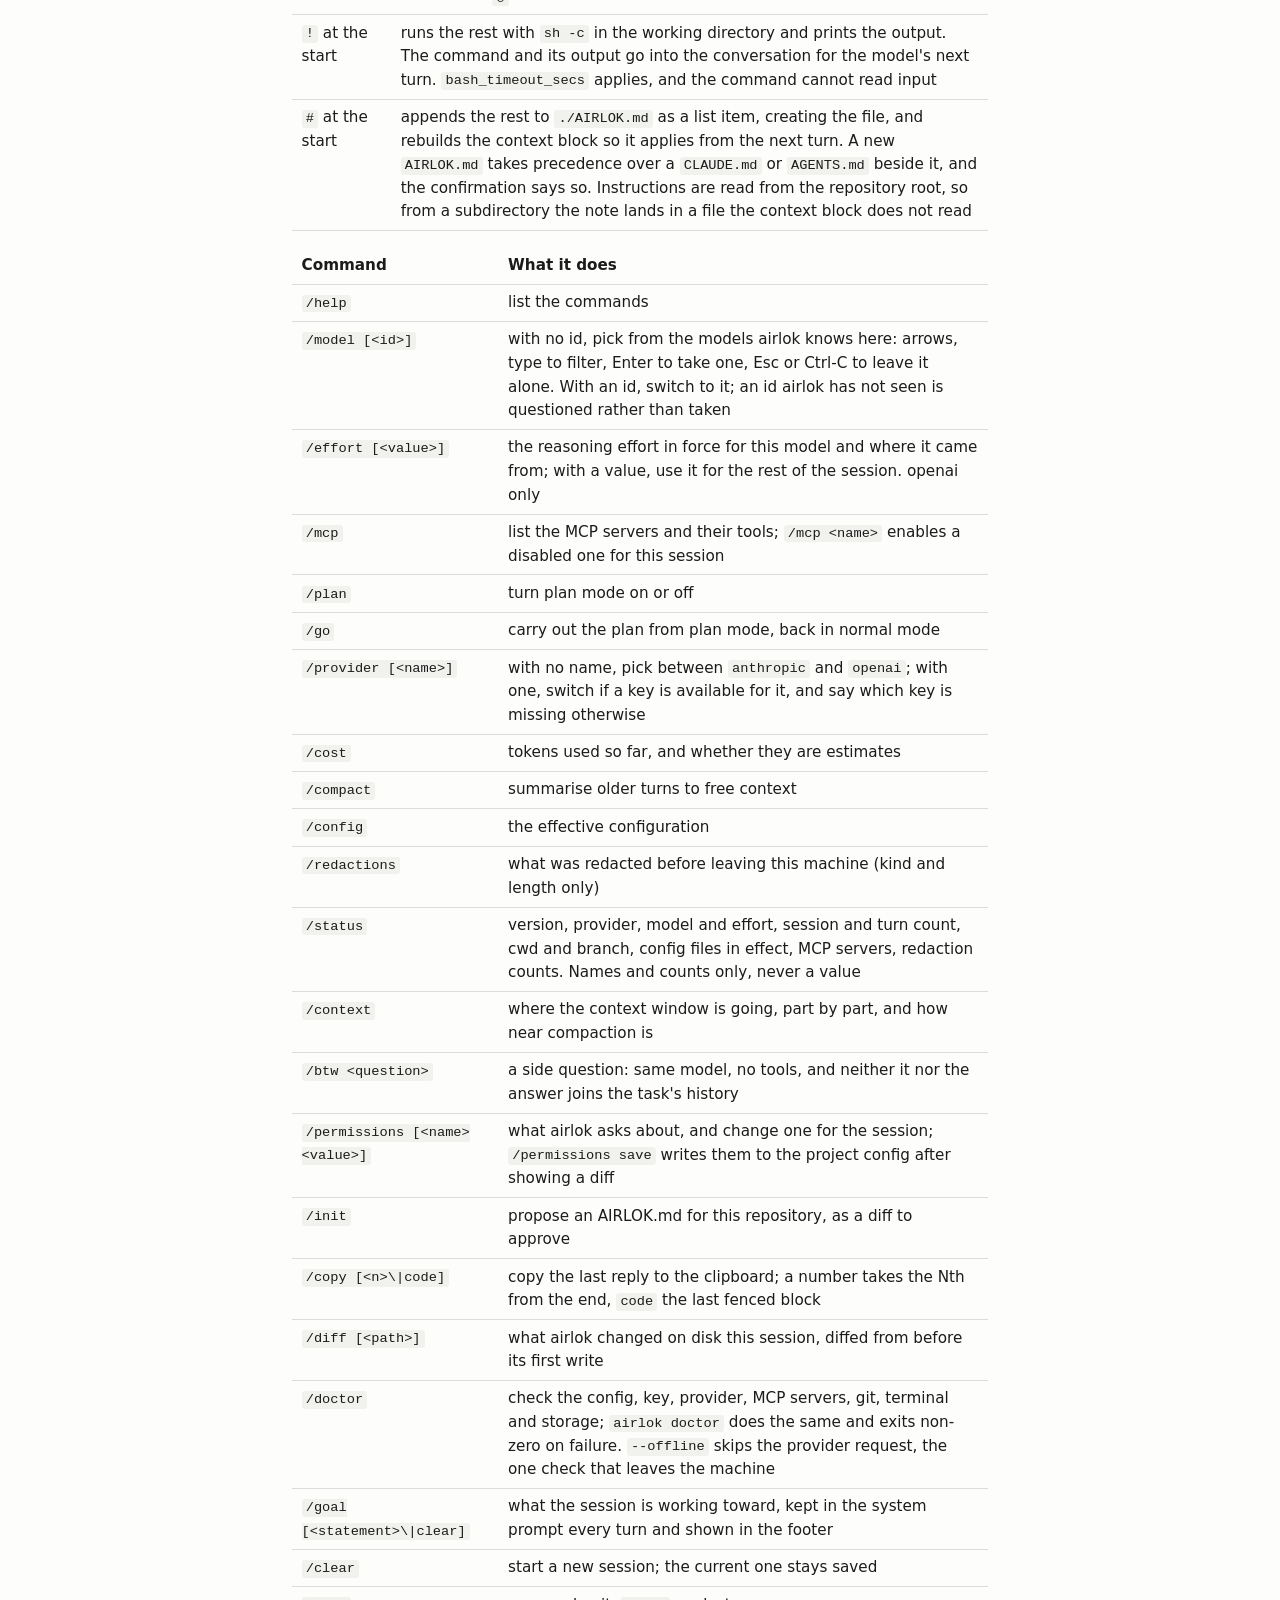
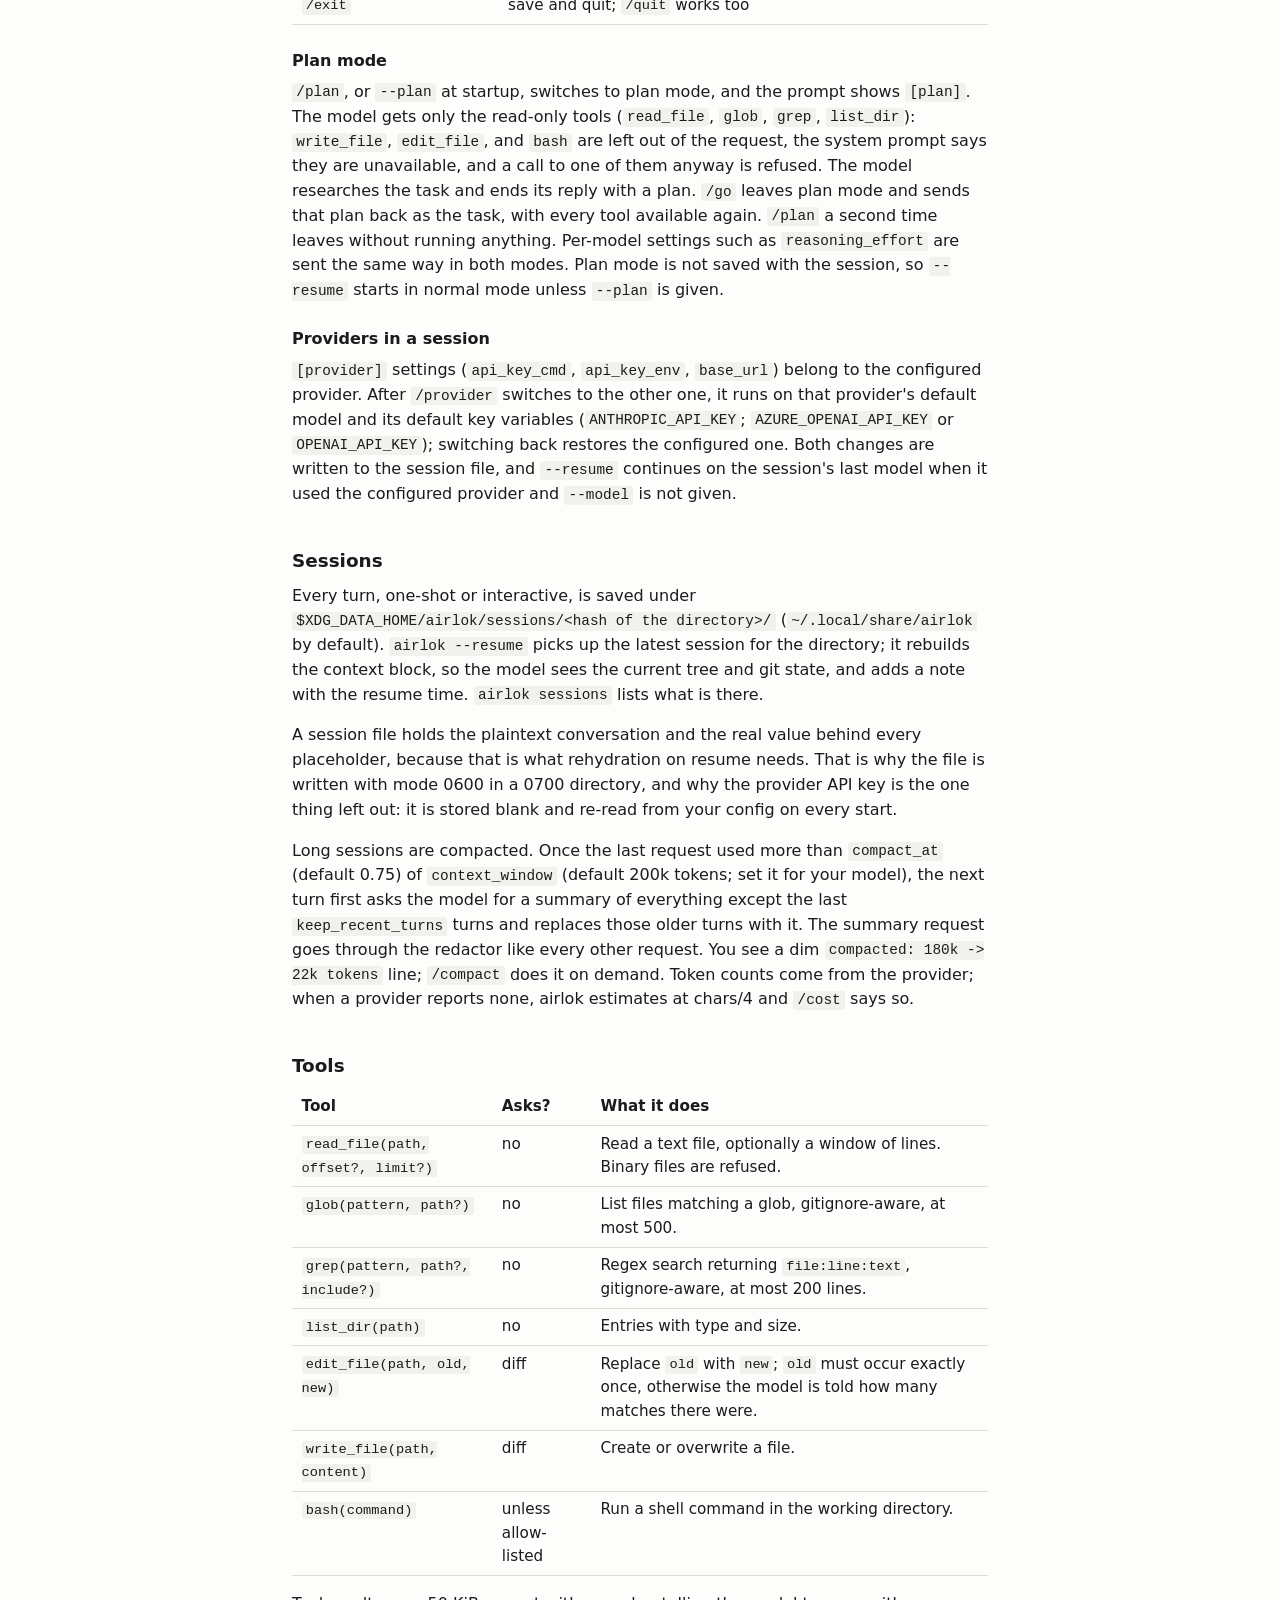
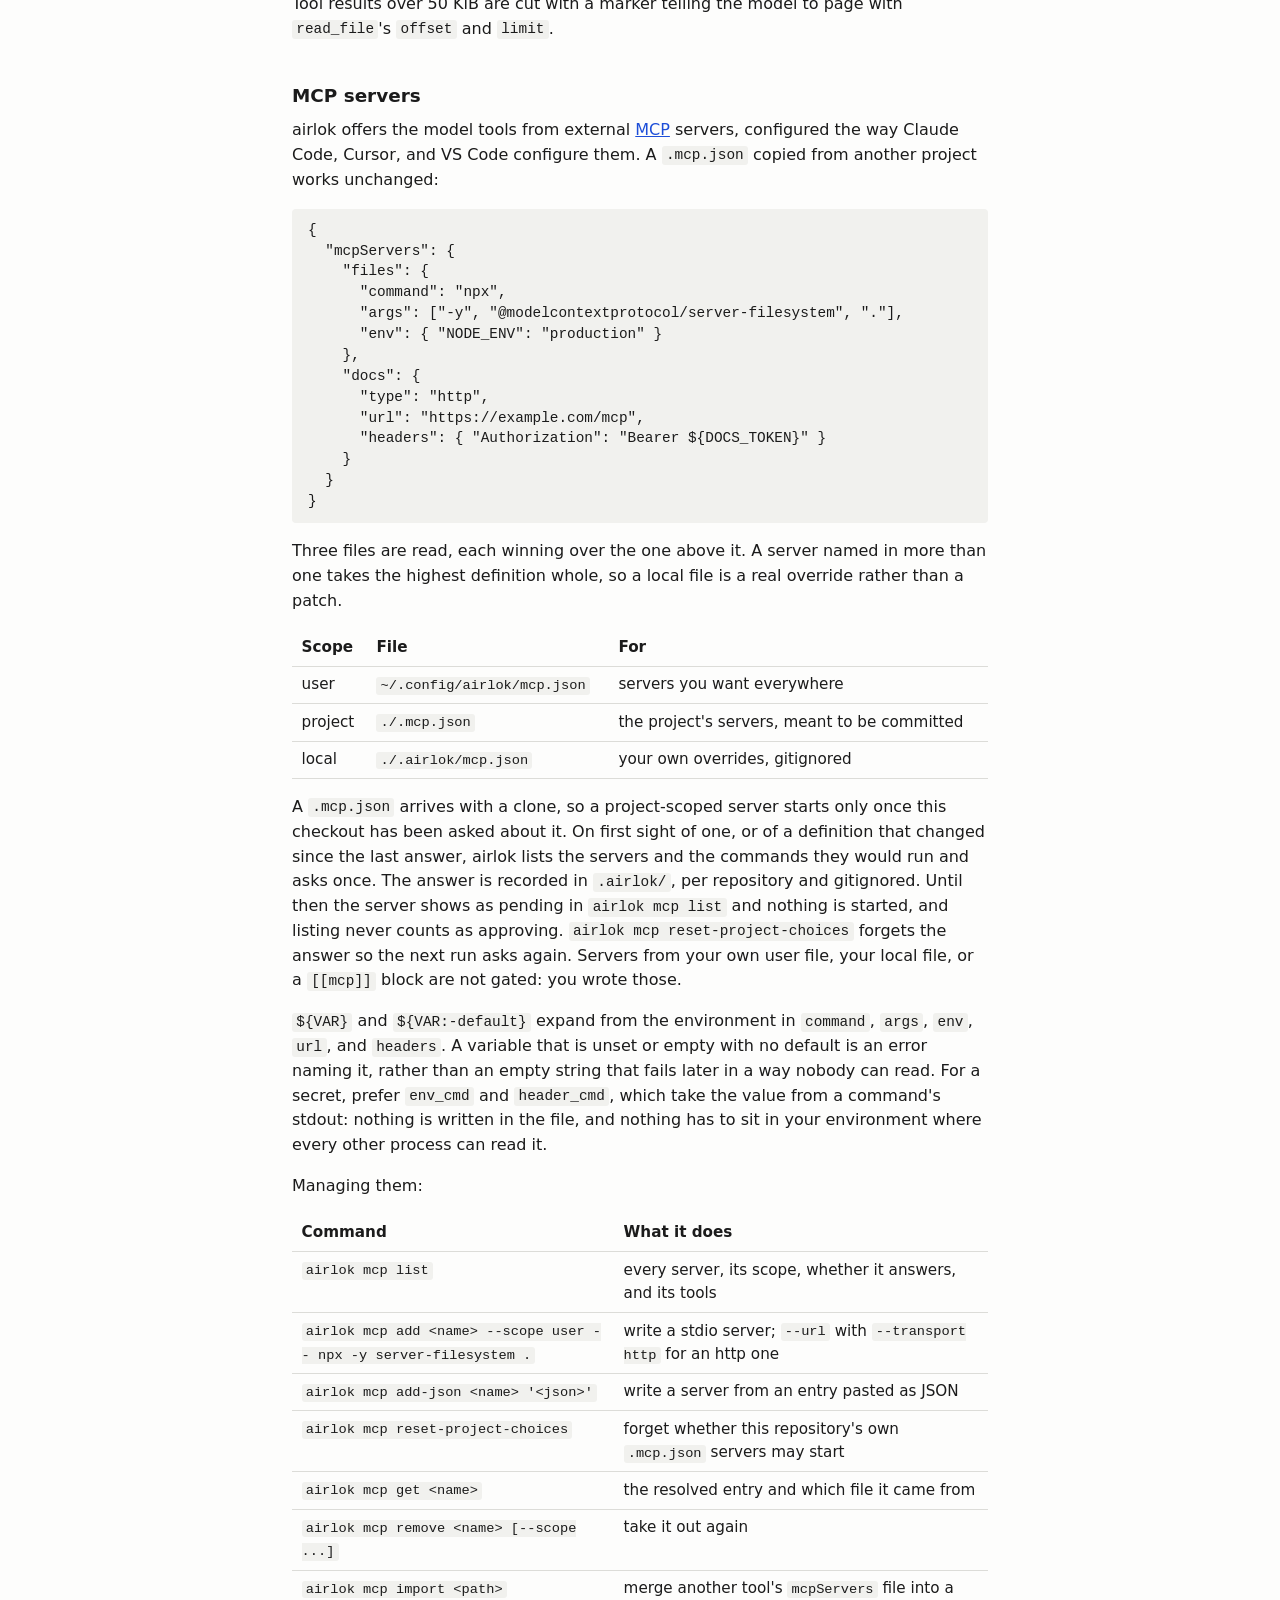
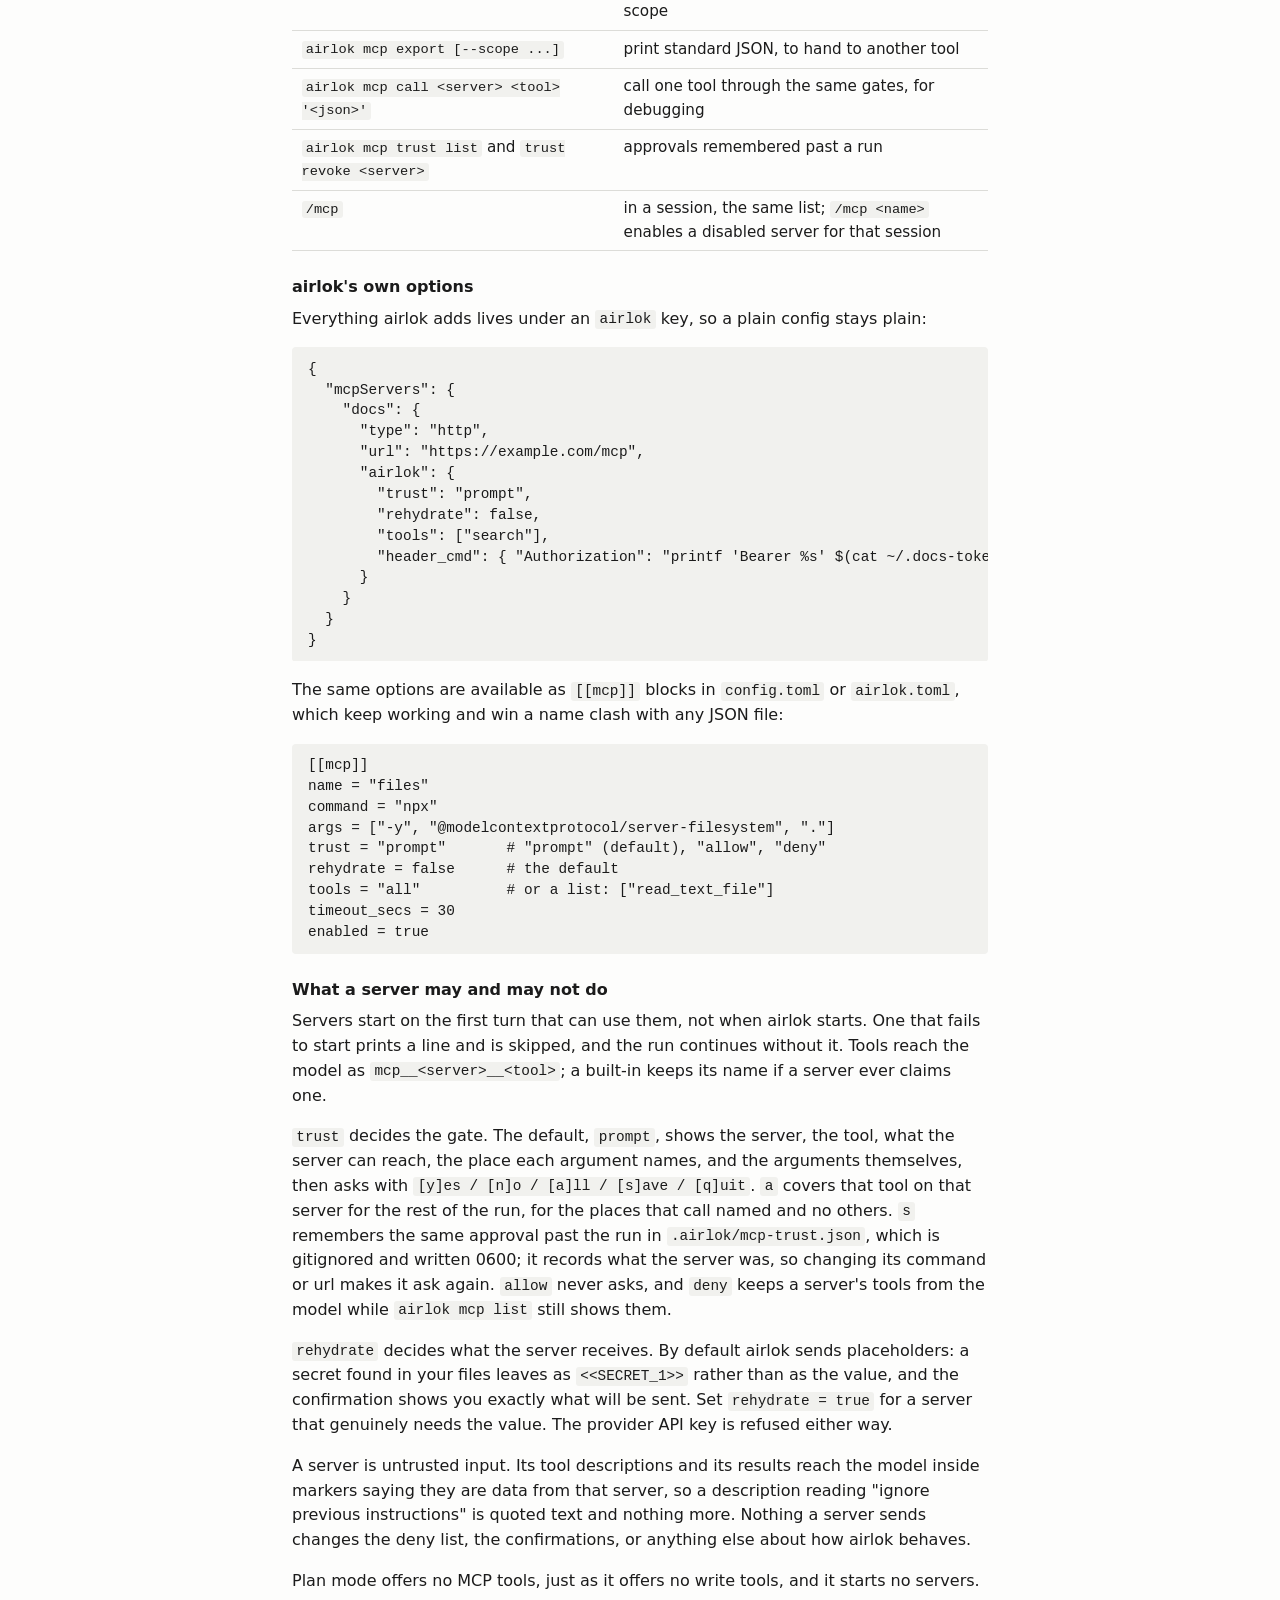
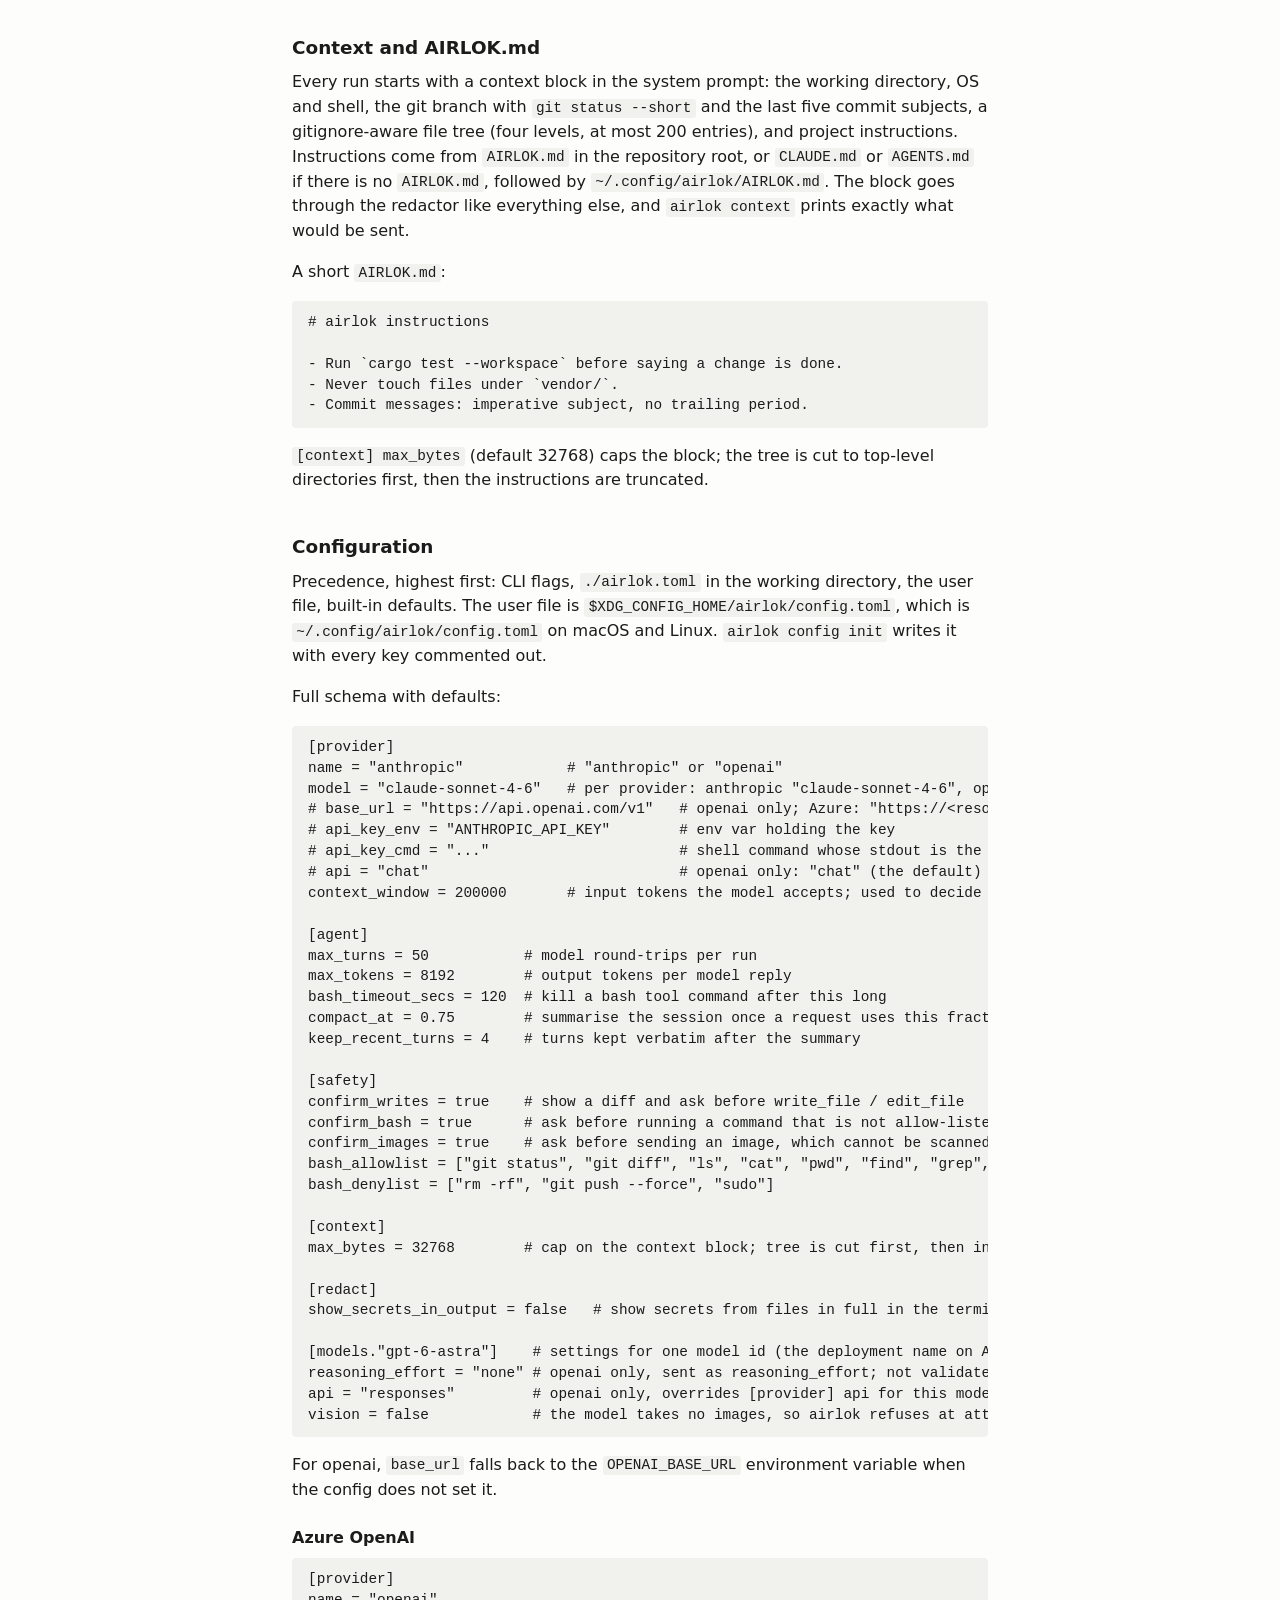
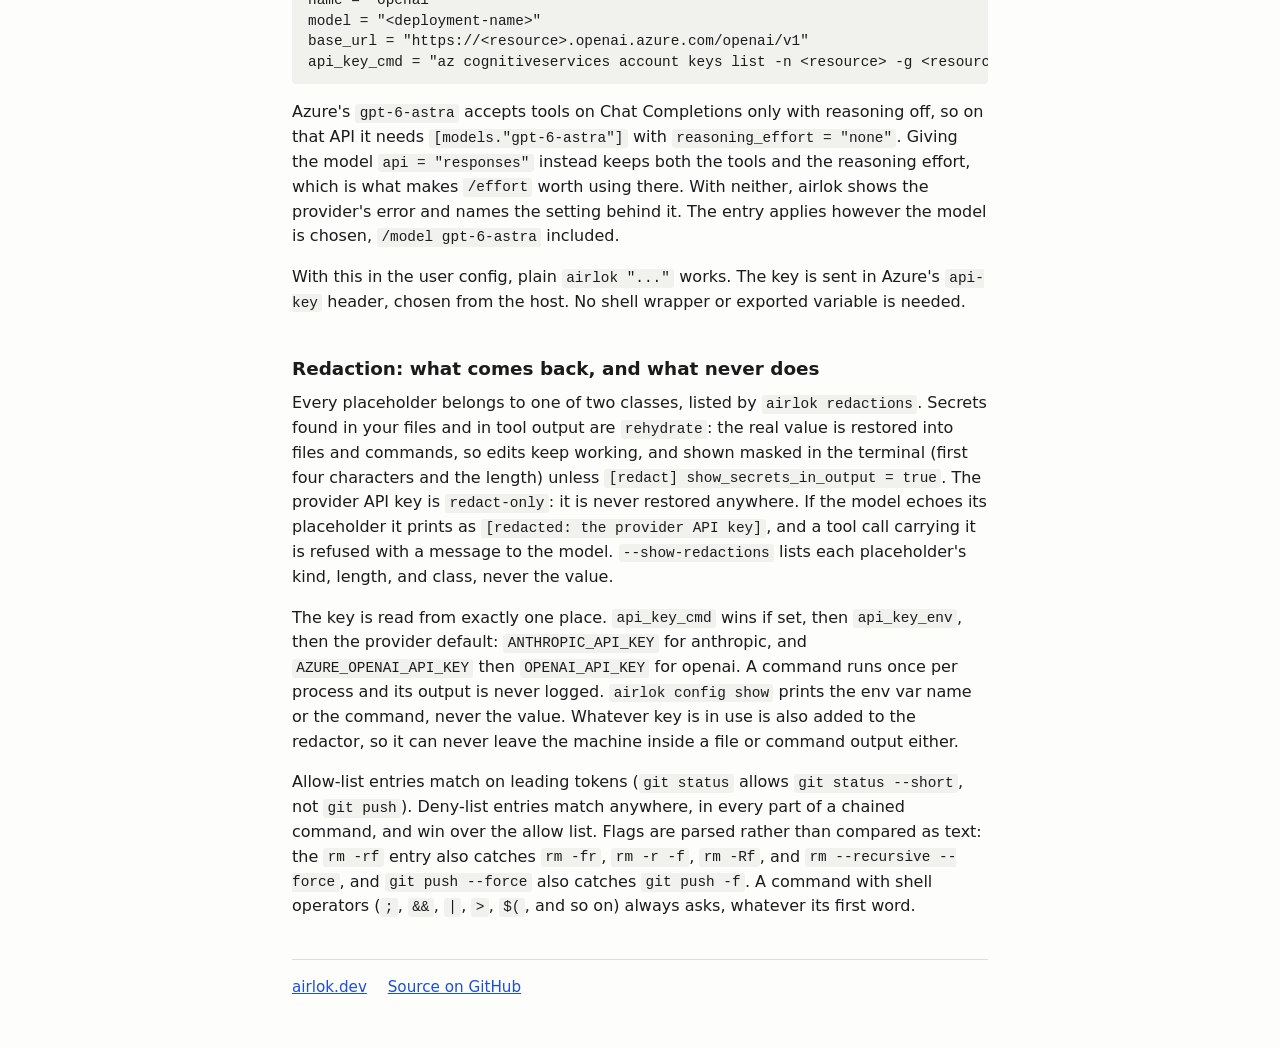
==== commit fbf04853: "docs: regenerate for v0.9.2" ====
--- a/docs/index.html
+++ b/docs/index.html
@@ -12,7 +12,7 @@
 <main>
 <nav><a href="/">airlok</a> <a href="https://github.com/airlok-dev/airlok">GitHub</a></nav>
 <h1>Documentation</h1>
-<p class="note">Docs for airlok <a href="https://github.com/airlok-dev/airlok/releases/tag/v0.9.1">v0.9.1</a>, generated from the <a href="https://github.com/airlok-dev/airlok/blob/v0.9.1/README.md">README</a> at that tag.</p>
+<p class="note">Docs for airlok <a href="https://github.com/airlok-dev/airlok/releases/tag/v0.9.2">v0.9.2</a>, generated from the <a href="https://github.com/airlok-dev/airlok/blob/v0.9.2/README.md">README</a> at that tag.</p>
 <ul class="toc">
 <li><a href="#install">Install</a></li>
 <li><a href="#usage">Usage</a></li>
@@ -71,6 +71,8 @@
 <tr><td>Tab</td><td>take the first <code>/</code> command, <code>@</code> path, or command argument on offer; Tab again cycles through the rest</td></tr>
 <tr><td>Right arrow</td><td>take the rest of the <code>/</code> command shown after the cursor</td></tr>
 <tr><td>Esc or Ctrl-C</td><td>during a turn, cancel it</td></tr>
+<tr><td>Ctrl+V</td><td>attach an image from the clipboard. A chip like <code>[image 1: 1024x768 png, 210 KB]</code> goes in at the cursor, so the sentence can refer to it; several fit in one message. Alt+V does the same, for terminals that keep Ctrl+V for themselves. Every failure says why on its own line</td></tr>
+<tr><td>a path to an image</td><td>typed, Tab-completed or dropped into the terminal, a path ending <code>.png</code>, <code>.jpg</code>, <code>.jpeg</code>, <code>.gif</code> or <code>.webp</code> is offered as an attachment. Approved, it becomes a chip, so the model gets the picture rather than the path; refused, it stays as typed</td></tr>
 <tr><td>Ctrl-C</td><td>at the prompt, clear the line; on an empty line it does nothing</td></tr>
 <tr><td>Ctrl-D</td><td>save and quit</td></tr>
 <tr><td>Ctrl-R</td><td>search this run's history; Up and Down step through it</td></tr>
@@ -266,6 +268,7 @@
 [safety]
 confirm_writes = true    # show a diff and ask before write_file / edit_file
 confirm_bash = true      # ask before running a command that is not allow-listed
+confirm_images = true    # ask before sending an image, which cannot be scanned for secrets
 bash_allowlist = ["git status", "git diff", "ls", "cat", "pwd", "find", "grep", "rg", "cargo check", "cargo test", "cargo build"]
 bash_denylist = ["rm -rf", "git push --force", "sudo"]
 
@@ -277,7 +280,8 @@
 
 [models."gpt-6-astra"]    # settings for one model id (the deployment name on Azure); none by default
 reasoning_effort = "none" # openai only, sent as reasoning_effort; not validated
-api = "responses"         # openai only, overrides [provider] api for this model</code></pre>
+api = "responses"         # openai only, overrides [provider] api for this model
+vision = false            # the model takes no images, so airlok refuses at attach time</code></pre>
 <p>For openai, <code>base_url</code> falls back to the <code>OPENAI_BASE_URL</code> environment variable when the config does not set it.</p>
 <h3 id="azure-openai">Azure OpenAI</h3>
 <pre><code class="language-toml">[provider]
